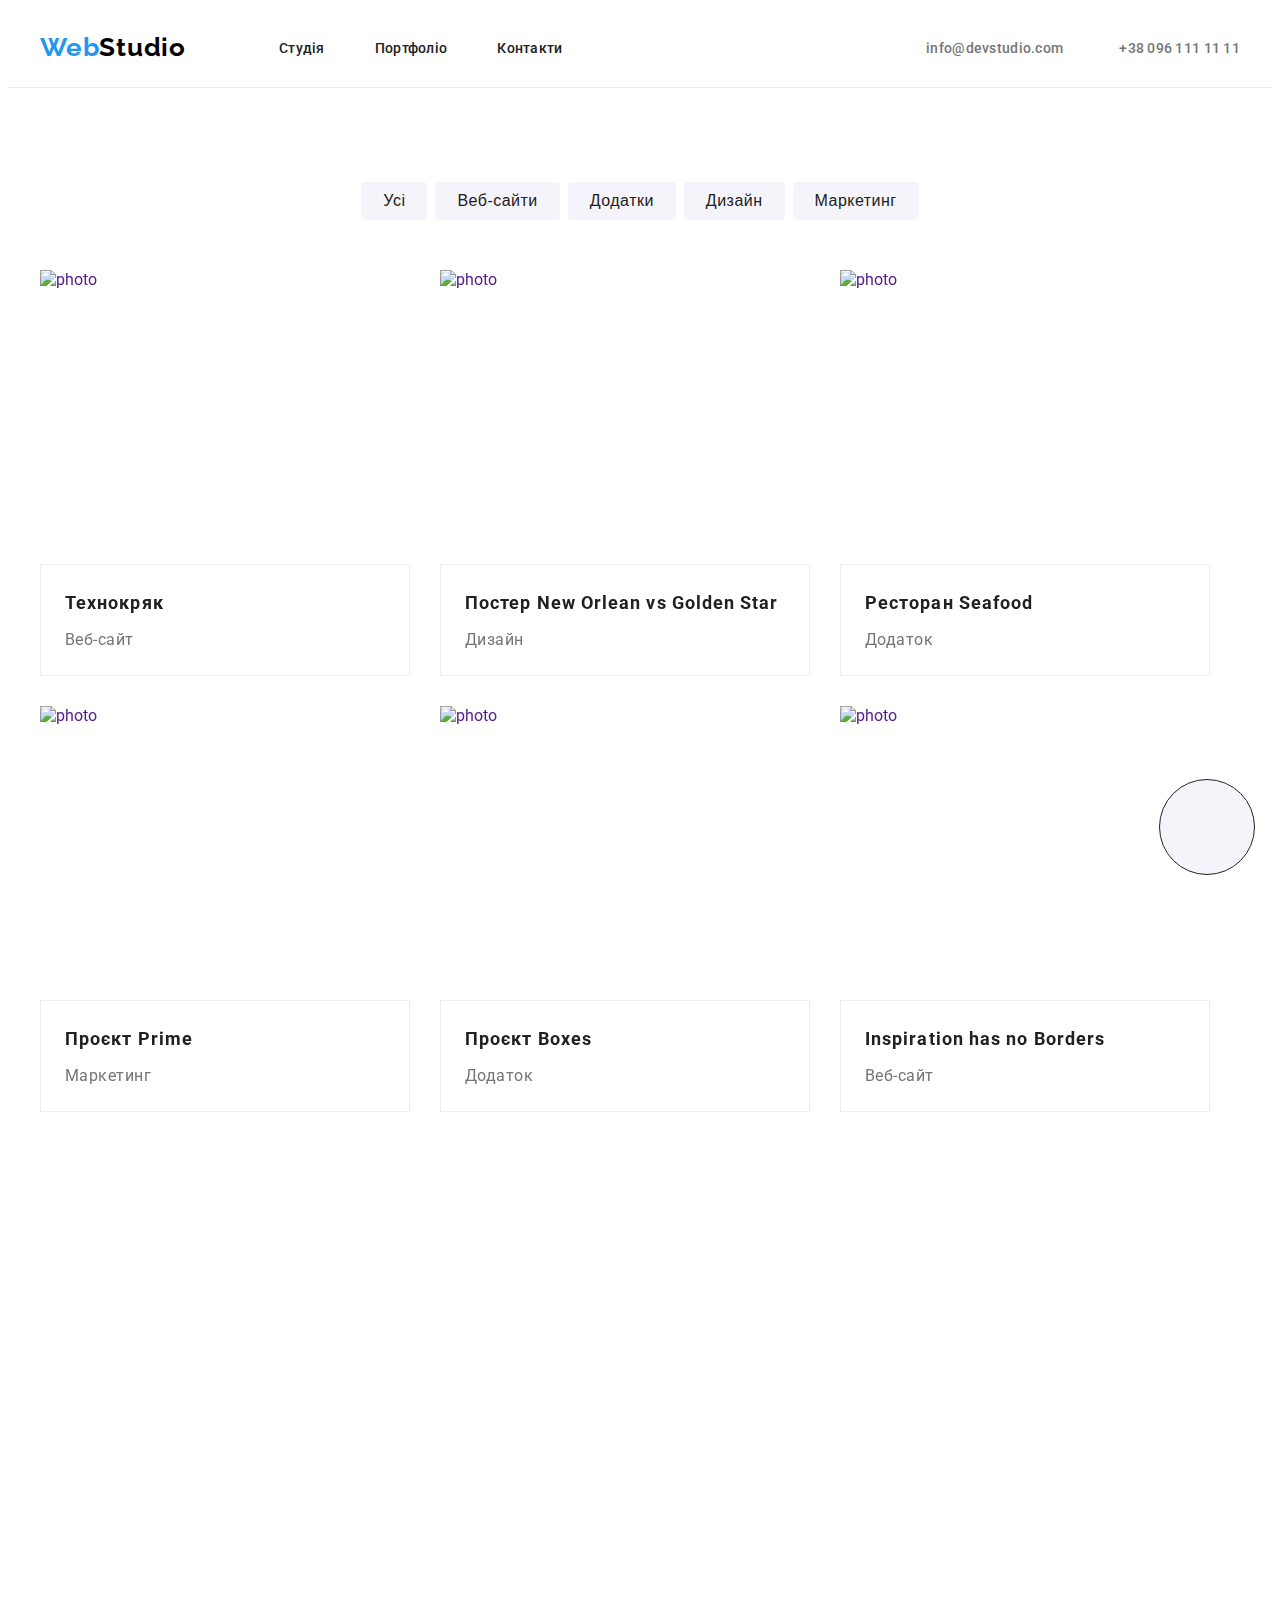
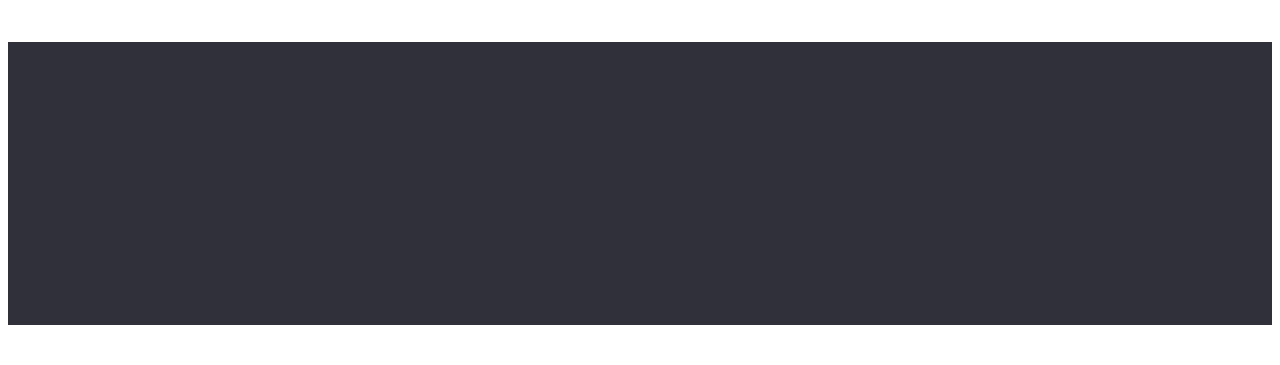
==== portfolio.html @ 26278ce4 "f" ====
<!DOCTYPE html>
<html lang="en">
  <head>
    <meta charset="UTF-8" />
    <meta name="viewport" content="width=device-width, initial-scale=1.0" />
    <title>Портфоліо</title>
    <link rel="preconnect" href="https://fonts.googleapis.com" />
    <link rel="preconnect" href="https://fonts.gstatic.com" crossorigin />
    <link
      href="https://fonts.googleapis.com/css2?family=Raleway:wght@700&family=Roboto:wght@400;500;700;900&display=swap"
      rel="stylesheet"
    />
    <link
      rel="stylesheet"
      href="https://cdnjs.cloudflare.com/ajax/libs/modern-normalize/2.0.0/modern-normalize.min.css"
      integrity="sha512-4xo8blKMVCiXpTaLzQSLSw3KFOVPWhm/TRtuPVc4WG6kUgjH6J03IBuG7JZPkcWMxJ5huwaBpOpnwYElP/m6wg=="
      crossorigin="anonymous"
      referrerpolicy="no-referrer"
    />
    <link rel="stylesheet" href="./styles/portfolio.min.css" />
    <link href="https://unpkg.com/aos@2.3.1/dist/aos.css" rel="stylesheet">
  </head>
  <body class="portfolio">
    <header class="header" id="header" >
      <div class="container">
        <div class="header__wrap">
          <a href="./index.html" class="header__logo1"
            >Web<span class="header__logo2">Studio</span></a
          >
          <ul class="header__list">
            <li class="header__item">
              <a href="./index.html" class="header__link">Студія</a>
            </li>
            <li class="header__item">
              <a href="./portfolio.html" class="header__link">Портфоліо</a>
            </li>
            <li class="header__item">
              <a href="#contacts" class="header__link">Контакти</a>
            </li>
          </ul>
          <ul class="header__infolist">
            <li class="header__infoitem">
              <a class="header__info" href="mailto:info@devstudio.com"
                >info@devstudio.com</a
              >
              <svg class="header__icon">
                <use href="./images/icons.svg#icon-envelope"></use>
              </svg>
            </li>
            <li class="header__infoitem">
              <a class="header__info" href="tel:+380961111111"
                >+38 096 111 11 11</a
              >
              <svg class="header__icon">
                <use href="./images/icons.svg#icon-smartphone"></use>
              </svg>
            </li>
          </ul>
        </div>
      </div>
    </header>
    <main class="main">
      <section class="filters">
        <div class="container">
          <h2 hidden>Filters</h2>
          <ul class="filters__list">
            <li class="filters__item">
              <button class="filters__button" type="button">Усі</button>
            </li>
            <li class="filters__item">
              <button class="filters__button" type="button">Веб-сайти</button>
            </li>
            <li class="filters__item">
              <button class="filters__button" type="button">Додатки</button>
            </li>
            <li class="filters__item">
              <button class="filters__button" type="button">Дизайн</button>
            </li>
            <li class="filters__item">
              <button class="filters__button" type="button">Маркетинг</button>
            </li>
          </ul>
        </div>
      </section>
      <section class="projects">
        <div class="container">
          <h1 hidden>projects</h1>
          <ul class="projects__list">
            <li class="projects__item" data-aos="zoom-in">
              <a href="" class="projects__link">
                <article class="projects__article">
                  <div class="projects__hover-position">
                    <img
                      class="projects__img"
                      src="./images/photo1.webp"
                      alt="photo"
                    />
                    <div class="projects__hover">
                      <p class="projects__texthover">
                        Ресурс пропонує комплексні пропозиції з різним рівнем
                        функціоналу та сервісів. Все це дозволить відвідувачу
                        отримати вичерпні відомості про компанію чи приватну
                        особу.
                      </p>
                    </div>
                  </div>
                  <div class="projects__wrap">
                    <h2 class="projects__subtitle">Технокряк</h2>
                    <h2 class="projects__description">Веб-сайт</h2>
                  </div>
                </article>
              </a>
            </li>
            <li class="projects__item" data-aos="zoom-in">
              <a href="" class="projects__link">
                <article class="projects__article">
                  <div class="projects__hover-position">
                    <img
                      class="projects__img"
                      src="./images/photo2.webp"
                      alt="photo"
                    />
                    <div class="projects__hover">
                      <p class="projects__texthover">
                        Ресурс пропонує комплексні пропозиції з різним рівнем
                        функціоналу та сервісів. Все це дозволить відвідувачу
                        отримати вичерпні відомості про компанію чи приватну
                        особу.
                      </p>
                    </div>
                  </div>
                  <div class="projects__wrap">
                    <h2 class="projects__subtitle">
                      Постер New Orlean vs Golden Star
                    </h2>
                    <h2 class="projects__description">Дизайн</h2>
                  </div>
                </article>
              </a>
            </li>
            <li class="projects__item" data-aos="zoom-in">
              <a href="" class="projects__link">
                <article class="projects__article">
                  <div class="projects__hover-position">
                    <img
                      class="projects__img"
                      src="./images/photo3.webp"
                      alt="photo"
                    />
                    <div class="projects__hover">
                      <p class="projects__texthover">
                        Ресурс пропонує комплексні пропозиції з різним рівнем
                        функціоналу та сервісів. Все це дозволить відвідувачу
                        отримати вичерпні відомості про компанію чи приватну
                        особу.
                      </p>
                    </div>
                  </div>
                  <div class="projects__wrap">
                    <h2 class="projects__subtitle">Ресторан Seafood</h2>
                    <h2 class="projects__description">Додаток</h2>
                  </div>
                </article>
              </a>
            </li>
            <li class="projects__item" data-aos="zoom-in">
              <a href="" class="projects__link">
                <article class="projects__article">
                  <div class="projects__hover-position">
                    <img
                      class="projects__img"
                      src="./images/photo4.webp"
                      alt="photo"
                    />
                    <div class="projects__hover">
                      <p class="projects__texthover">
                        Ресурс пропонує комплексні пропозиції з різним рівнем
                        функціоналу та сервісів. Все це дозволить відвідувачу
                        отримати вичерпні відомості про компанію чи приватну
                        особу.
                      </p>
                    </div>
                  </div>
                  <div class="projects__wrap">
                    <h2 class="projects__subtitle">Проєкт Prime</h2>
                    <h2 class="projects__description">Маркетинг</h2>
                  </div>
                </article>
              </a>
            </li>
            <li class="projects__item" data-aos="zoom-in">
              <a href="" class="projects__link">
                <article class="projects__article">
                  <div class="projects__hover-position">
                    <img
                      class="projects__img"
                      src="./images/photo5.webp"
                      alt="photo"
                    />
                    <div class="projects__hover">
                      <p class="projects__texthover">
                        Ресурс пропонує комплексні пропозиції з різним рівнем
                        функціоналу та сервісів. Все це дозволить відвідувачу
                        отримати вичерпні відомості про компанію чи приватну
                        особу.
                      </p>
                    </div>
                  </div>
                  <div class="projects__wrap">
                    <h2 class="projects__subtitle">Проєкт Boxes</h2>
                    <h2 class="projects__description">Додаток</h2>
                  </div>
                </article>
              </a>
            </li>
            <li class="projects__item" data-aos="zoom-in">
              <a href="" class="projects__link">
                <article class="projects__article">
                  <div class="projects__hover-position">
                    <img
                      class="projects__img"
                      src="./images/photo6.webp"
                      alt="photo"
                    />
                    <div class="projects__hover">
                      <p class="projects__texthover">
                        Ресурс пропонує комплексні пропозиції з різним рівнем
                        функціоналу та сервісів. Все це дозволить відвідувачу
                        отримати вичерпні відомості про компанію чи приватну
                        особу.
                      </p>
                    </div>
                  </div>
                  <div class="projects__wrap">
                    <h2 class="projects__subtitle">
                      Inspiration has no Borders
                    </h2>
                    <h2 class="projects__description">Веб-сайт</h2>
                  </div>
                </article>
              </a>
            </li>
            <li class="projects__item" data-aos="zoom-in">
              <a href="" class="projects__link">
                <article class="projects__article">
                  <div class="projects__hover-position">
                    <img
                      class="projects__img"
                      src="./images/photo7.webp"
                      alt="photo"
                    />
                    <div class="projects__hover">
                      <p class="projects__texthover">
                        Ресурс пропонує комплексні пропозиції з різним рівнем
                        функціоналу та сервісів. Все це дозволить відвідувачу
                        отримати вичерпні відомості про компанію чи приватну
                        особу.
                      </p>
                    </div>
                  </div>
                  <div class="projects__wrap">
                    <h2 class="projects__subtitle">Видання Limited Edition</h2>
                    <h2 class="projects__description">Дизайн</h2>
                  </div>
                </article>
              </a>
            </li>
            <li class="projects__item" data-aos="zoom-in">
              <a href="" class="projects__link">
                <article class="projects__article">
                  <div class="projects__hover-position">
                    <img
                      class="projects__img"
                      src="./images/photo8.webp"
                      alt="photo"
                    />
                    <div class="projects__hover">
                      <p class="projects__texthover">
                        Ресурс пропонує комплексні пропозиції з різним рівнем
                        функціоналу та сервісів. Все це дозволить відвідувачу
                        отримати вичерпні відомості про компанію чи приватну
                        особу.
                      </p>
                    </div>
                  </div>
                  <div class="projects__wrap">
                    <h2 class="projects__subtitle">Проєкт LAB</h2>
                    <h2 class="projects__description">Маркетинг</h2>
                  </div>
                </article>
              </a>
            </li>
            <li class="projects__item" data-aos="zoom-in">
              <a href="" class="projects__link">
                <article class="projects__article">
                  <div class="projects__hover-position">
                    <img
                      class="projects__img"
                      src="./images/photo9.webp"
                      alt="photo"
                    />
                    <div class="projects__hover">
                      <p class="projects__texthover">
                        Ресурс пропонує комплексні пропозиції з різним рівнем
                        функціоналу та сервісів. Все це дозволить відвідувачу
                        отримати вичерпні відомості про компанію чи приватну
                        особу.
                      </p>
                    </div>
                  </div>
                  <div class="projects__wrap">
                    <h2 class="projects__subtitle">Growing Business</h2>
                    <h2 class="projects__description">Додаток</h2>
                  </div>
                </article>
              </a>
            </li>
          </ul>
        </div>
      </section>
    </main>
    <footer id="contacts" class="footer">
      <div class="container footer__wrap">
        <div class="footer__contcts" data-aos="fade-right">
          <a href="index.html" class="footer__logo1"
            >Web<span class="footer__logo2">Studio</span></a
          >
          <address class="footer__address">
            м. Київ, пр-т Лесі Українки, 26
          </address>
          <ul class="footer__list">
            <li class="footer__item">
              <a class="footer__info" href="mailto:info@devstudio.com"
                >info@devstudio.com</a
              >
            </li>
            <li class="footer__item">
              <a class="footer__info" href="tel:+380961111111"
                >+38 096 111 11 11</a
              >
            </li>
          </ul>
        </div>
        <div class="footer__soc" data-aos="fade-up">
          <h4 class="footer__title">приєднуйтесь</h4>
          <ul class="soc__list">
            <li class="soc__item footer__soc__item">
              <a
                href="https://www.instagram.com/"
                target="_blank"
                class="soc__link"
              >
                <svg class="soc__icon footer__soc__icon">
                  <use href="./images/icons.svg#icon-instagram"></use>
                </svg>
              </a>
            </li>
            <li class="soc__item footer__soc__item">
              <a href="https://twitter.com/" target="_blank" class="soc__link">
                <svg class="soc__icon footer__soc__icon">
                  <use href="./images/icons.svg#icon-twitter"></use>
                </svg>
              </a>
            </li>
            <li class="soc__item footer__soc__item">
              <a href="https://facebook.com/" target="_blank" class="soc__link">
                <svg class="soc__icon footer__soc__icon">
                  <use href="./images/icons.svg#icon-facebook"></use>
                </svg>
              </a>
            </li>
            <li class="soc__item footer__soc__item">
              <a href="https://linkedin.com/" target="_blank" class="soc__link">
                <svg class="soc__icon footer__soc__icon">
                  <use href="./images/icons.svg#icon-linkedin"></use>
                </svg>
              </a>
            </li>
          </ul>
        </div>
        <div class="footer__subscribe" data-aos="fade-left">
          <h4 class="footer__title">Підпишіться на розсилку</h4>
          <form action="" class="footer__form">
            <input type="email" class="footer__input" placeholder="E-mail" required>
            <button class="footer__btn">Підписатися <svg class="footer__subscribe__icon" width="24px" height="24px"><use href="./images/icons.svg#icon-send"></use></svg></button>
          </form>
        </div>
      </div>
    </footer>
    <a href="#top" class="scrolltop">
      <svg class="scrolltop__icon" width="21.68px" height="30.91px">
        <use href="./images/icons.svg#icon-arrow"></use>
      </svg>
    </a>
    <script src="https://unpkg.com/aos@2.3.1/dist/aos.js"></script>
    <script>
      AOS.init();
    </script>
  </body>
</html>
---- styles/portfolio.min.css ----
a{text-decoration:none}ul{list-style-type:none}h1,h2,h3,h4,p,ul{margin:0;padding:0}button{border:none}img{width:100%;max-width:100%;display:block}.container{width:1200px;margin-left:auto;margin-right:auto;padding:0 15px}html{scroll-behavior:smooth}body{font-family:"Roboto"}.header{padding-top:24px;padding-bottom:25px;animation-name:header-move;animation-duration:1s}.header__wrap{display:flex}.header__logo1{color:#2196f3;font-family:Raleway;font-size:26px;font-weight:700;letter-spacing:.78px}.header__logo2{color:#000;font-family:Raleway;font-size:26px;font-weight:700;letter-spacing:.78px}.header__list{margin-left:93px;display:flex;gap:50px;align-items:center}.header__infolist{margin-left:auto;display:flex;gap:30px}.header__infoitem{display:flex;gap:10px;padding-top:8px;flex-direction:row-reverse;transition:fill 250ms cubic-bezier(0.4, 0, 0.2, 1)}.header__infoitem:hover .header__icon{fill:#2196f3;cursor:pointer}.header__infoitem:hover .header__info{fill:#2196f3;color:#2196f3;cursor:pointer}.header__icon{width:16px;height:16px;fill:#757575;transition:fill 250ms cubic-bezier(0.4, 0, 0.2, 1)}.header__link{color:#212121;font-size:14px;font-weight:500;letter-spacing:.28px;position:relative;transition:color 250ms cubic-bezier(0.4, 0, 0.2, 1)}.header__link:hover{color:#2196f3}.header__link:focus{color:#2196f3;outline:none}.header__link::after{display:block;content:"";width:100%;height:4px;background-color:#2196f3;border-radius:2px;position:absolute;top:44px;left:0;opacity:0;transition:opacity 250ms cubic-bezier(0.4, 0, 0.2, 1)}.header__link:hover::after{opacity:1}.header__link:focus::after{opacity:1}.index:hover .header__item:nth-child(1) .header__link::after{opacity:1}.index:hover .header__item:nth-child(1) .header__link{color:#2196f3}.portfolio:hover .header__item:nth-child(2) .header__link::after{opacity:1}.portfolio:hover .header__item:nth-child(2) .header__link{color:#2196f3}.header__info{color:#757575;font-size:14px;font-weight:500;letter-spacing:.28px;transition:color 250ms cubic-bezier(0.4, 0, 0.2, 1)}.header__info:focus{color:#2196f3;outline:none}.header__info:focus-within~.header__icon{fill:#2196f3}@keyframes header-move{0%{transform:translate(0, -200px)}100%{transform:translate(0)}}.scrolltop{width:94px;height:94px;background:#f5f4fa;border:solid 1px #212121;border-radius:50%;display:flex;justify-content:center;align-items:center;position:fixed;bottom:25px;right:25px;z-index:2;transition:box-shadow,background-color,border,250ms cubic-bezier(0.4, 0, 0.2, 1);animation-name:scroll-to-top-move;animation-duration:1s}.scrolltop:hover{box-shadow:0px 2px 2px 0px rgba(0,0,0,.12),0px 1px 2px 0px rgba(0,0,0,.08),0px 3px 1px 0px rgba(0,0,0,.1);background-color:#2196f3;border:none}.scrolltop:focus{box-shadow:0px 2px 2px 0px rgba(0,0,0,.12),0px 1px 2px 0px rgba(0,0,0,.08),0px 3px 1px 0px rgba(0,0,0,.1);background-color:#2196f3;border:none;outline:none}.scrolltop:focus-visible .modal-close{fill:#fff}.scrolltop:hover .scrolltop__icon{fill:#fff}.scrolltop__icon{transform:rotate(90deg);transition:fill var(--st-animation)}@keyframes scroll-to-top-move{0%{bottom:-85px;background-color:#2196f3}100%{bottom:25px}}.soc__list{display:flex;gap:10px;justify-content:center}.soc__item{width:44px;height:44px;border-radius:50%;display:flex;justify-content:center;align-items:center;transition:background-color 250ms cubic-bezier(0.4, 0, 0.2, 1);background-color:rgba(255,255,255,.1);cursor:pointer}.soc__item:hover{background-color:#2196f3}.soc__item:hover .soc__icon{fill:#fff}.soc__item:focus-within{background-color:#2196f3;outline:none}.soc__item:focus-within .soc__icon{fill:#fff}.soc__item:focus{outline:none}.soc__link{width:20px;height:20px}.soc__icon{width:20px;height:20px;fill:#afb1b8;transition:fill 250ms cubic-bezier(0.4, 0, 0.2, 1)}.team{padding:94px 0;background-color:#f5f4fa}.team__list{display:flex;gap:30px}.team__title{color:var(--text-color);text-align:center;font-size:36px;font-weight:700;letter-spacing:1.08px;margin-bottom:50px}.team__wrap{padding:16px 0}.team__mate{color:var(--text-color);text-align:center;font-size:16px;font-weight:500;letter-spacing:.48px}.team__item{background-color:var(--white-color);border-radius:0px 0px 4px 4px;box-shadow:0px 2px 1px 0px rgba(0,0,0,.2),0px 1px 1px 0px rgba(0,0,0,.14),0px 1px 3px 0px rgba(0,0,0,.12);padding-bottom:30px}.team__subtitle{color:var(--secondary-color);text-align:center;font-size:16px;font-weight:400;letter-spacing:.48px;margin-top:10px}.filters{border-top:solid #ececec 1px;padding-top:94px;padding-bottom:50px}.filters__list{display:flex;justify-content:center;gap:8px}.filters__item:nth-child(1) .filters__button{animation-name:filters-move-1}.filters__item:nth-child(2) .filters__button{animation-name:filters-move-2}.filters__item:nth-child(3) .filters__button{animation-name:filters-move-3}.filters__item:nth-child(4) .filters__button{animation-name:filters-move-4}.filters__item:nth-child(5) .filters__button{animation-name:filters-move-5}.filters__button{padding:6px 22px;border-radius:4px;background:#f5f4fa;color:#212121;text-align:center;font-size:16px;font-weight:500;line-height:162.5%;letter-spacing:.48px;transition:background,color,box-shadow,transform;transition-duration:250ms;transition-timing-function:cubic-bezier(0.4, 0, 0.2, 1);animation-duration:1.2s}.filters__button:hover{background:#2196f3;color:#fff;box-shadow:0px 2px 2px 0px rgba(0,0,0,.12),0px 1px 2px 0px rgba(0,0,0,.08),0px 3px 1px 0px rgba(0,0,0,.1);cursor:pointer}.filters__button:focus{background:#2196f3;color:#fff;box-shadow:0px 2px 2px 0px rgba(0,0,0,.12),0px 1px 2px 0px rgba(0,0,0,.08),0px 3px 1px 0px rgba(0,0,0,.1);cursor:pointer;outline:none}@keyframes filters-move-1{0%{transform:translate(-1000px, -300px) rotate(720deg)}50%{transform:translate(-400px, 30px);background:#2196f3;color:#fff}100%{transform:translate(0)}}@keyframes filters-move-2{0%{transform:translate(100px, -500px) rotate(360deg)}50%{transform:translate(100px, -120px) rotate(180deg);background:#2196f3;color:#fff}100%{transform:translate(0)}}@keyframes filters-move-3{0%{transform:translate(1500px, 500px) rotate(1080deg)}50%{transform:translate(500px, -60px) rotate(450deg);background:#2196f3;color:#fff}100%{transform:translate(0)}}@keyframes filters-move-4{0%{transform:translate(-1500px, 0)}50%{transform:translate(-200px, 0);background:#2196f3;color:#fff}100%{transform:translate(0)}}@keyframes filters-move-5{0%{transform:translate(1500px, 0) rotate(450deg)}50%{transform:translate(200px, 0) rotate(90deg);background:#2196f3;color:#fff}100%{transform:translate(0)}}.projects{padding-bottom:94px}.projects__wrap{padding:20px 24px;border:1px solid #eee}.projects__list{display:flex;flex-wrap:wrap;gap:30px}.projects__subtitle{color:#212121;font-size:18px;font-weight:700;line-height:200%;letter-spacing:1.08px;margin-bottom:4px}.projects__img{width:370px;height:294px}.projects__article{transition:box-shadow 250ms cubic-bezier(0.4, 0, 0.2, 1)}.projects__link:hover .projects__article{box-shadow:1px 4px 6px 0px rgba(0,0,0,.16),0px 4px 4px 0px rgba(0,0,0,.06),0px 1px 1px 0px rgba(0,0,0,.12)}.projects__link:focus{outline:none}.projects__link:focus .projects__article{box-shadow:1px 4px 6px 0px rgba(0,0,0,.16),0px 4px 4px 0px rgba(0,0,0,.06),0px 1px 1px 0px rgba(0,0,0,.12)}.projects__item{flex-basis:calc((100% - 60px) \3 )}.projects__description{color:#757575;font-size:16px;font-weight:400;line-height:187.5%;letter-spacing:.48px}.projects__texthover{color:#fff;font-size:18px;font-weight:400;line-height:155.556%;letter-spacing:.54px;max-width:322px}.projects__hover-position{position:relative;overflow:hidden}.projects__hover{top:294px;left:0;position:absolute;width:370px;height:294px;background:rgba(33,150,243,.9);display:flex;justify-content:center;align-items:center;transition:transform 250ms cubic-bezier(0.4, 0, 0.2, 1)}.projects__link:hover .projects__hover{transform:translate(0, -294px)}.projects__link:focus .projects__hover{opacity:1}.footer{padding:60px 0;background-color:#2f303a}.footer__soc__icon{fill:#fff;transition:fill 250ms cubic-bezier(0.4, 0, 0.2, 1)}.footer__logo1{color:#2196f3;font-family:Raleway;font-size:26px;font-weight:700;letter-spacing:.78px}.footer__logo2{color:#fff;font-family:Raleway;font-size:26px;font-weight:700;letter-spacing:.78px}.footer__address{color:#fff;font-size:14px;font-weight:400;line-height:171.429%;letter-spacing:.42px;font-style:normal;margin-bottom:9px;margin-top:20px}.footer__list{display:flex;gap:9px;flex-direction:column}.footer__info{color:rgba(255,255,255,.6);font-size:14px;font-weight:400;line-height:171.429%;letter-spacing:.42px;transition:color 250ms cubic-bezier(0.4, 0, 0.2, 1)}.footer__info:hover{color:#2196f3}.footer__info:focus{color:#2196f3;outline:none}.footer__title{color:#fff;font-size:14px;font-weight:700;letter-spacing:.42px;text-transform:uppercase;margin-bottom:20px}.footer__wrap{display:flex;gap:93px}.footer__subscribe{padding-top:12px}.footer__input{width:358px;height:50px;border-radius:4px;border:1px solid rgba(255,255,255,.3);background:rgba(33,150,243,0);box-shadow:0px 4px 4px 0px rgba(0,0,0,.15);padding:15px 16px;color:#fff;transition:border-color 250ms cubic-bezier(0.4, 0, 0.2, 1)}.footer__input:hover{border-color:#2196f3}.footer__input:focus{border-color:#2196f3;outline:none}.footer__input::-moz-placeholder{color:rgba(255,255,255,.6);font-size:16px;font-weight:400;line-height:125%;letter-spacing:.48px}.footer__input::placeholder{color:rgba(255,255,255,.6);font-size:16px;font-weight:400;line-height:125%;letter-spacing:.48px}.footer__btn{color:#fff;font-size:16px;font-weight:700;line-height:187.5%;letter-spacing:.96px;width:200px;height:50px;border-radius:4px;background:#2196f3;box-shadow:0px 4px 4px 0px rgba(0,0,0,.15);display:flex;align-items:center;gap:10px;padding:10px 28px}.footer__btn:hover{cursor:pointer}.footer__form{display:flex;gap:12px}.footer__subscribe__icon{fill:#fff}/*# sourceMappingURL=portfolio.min.css.map */
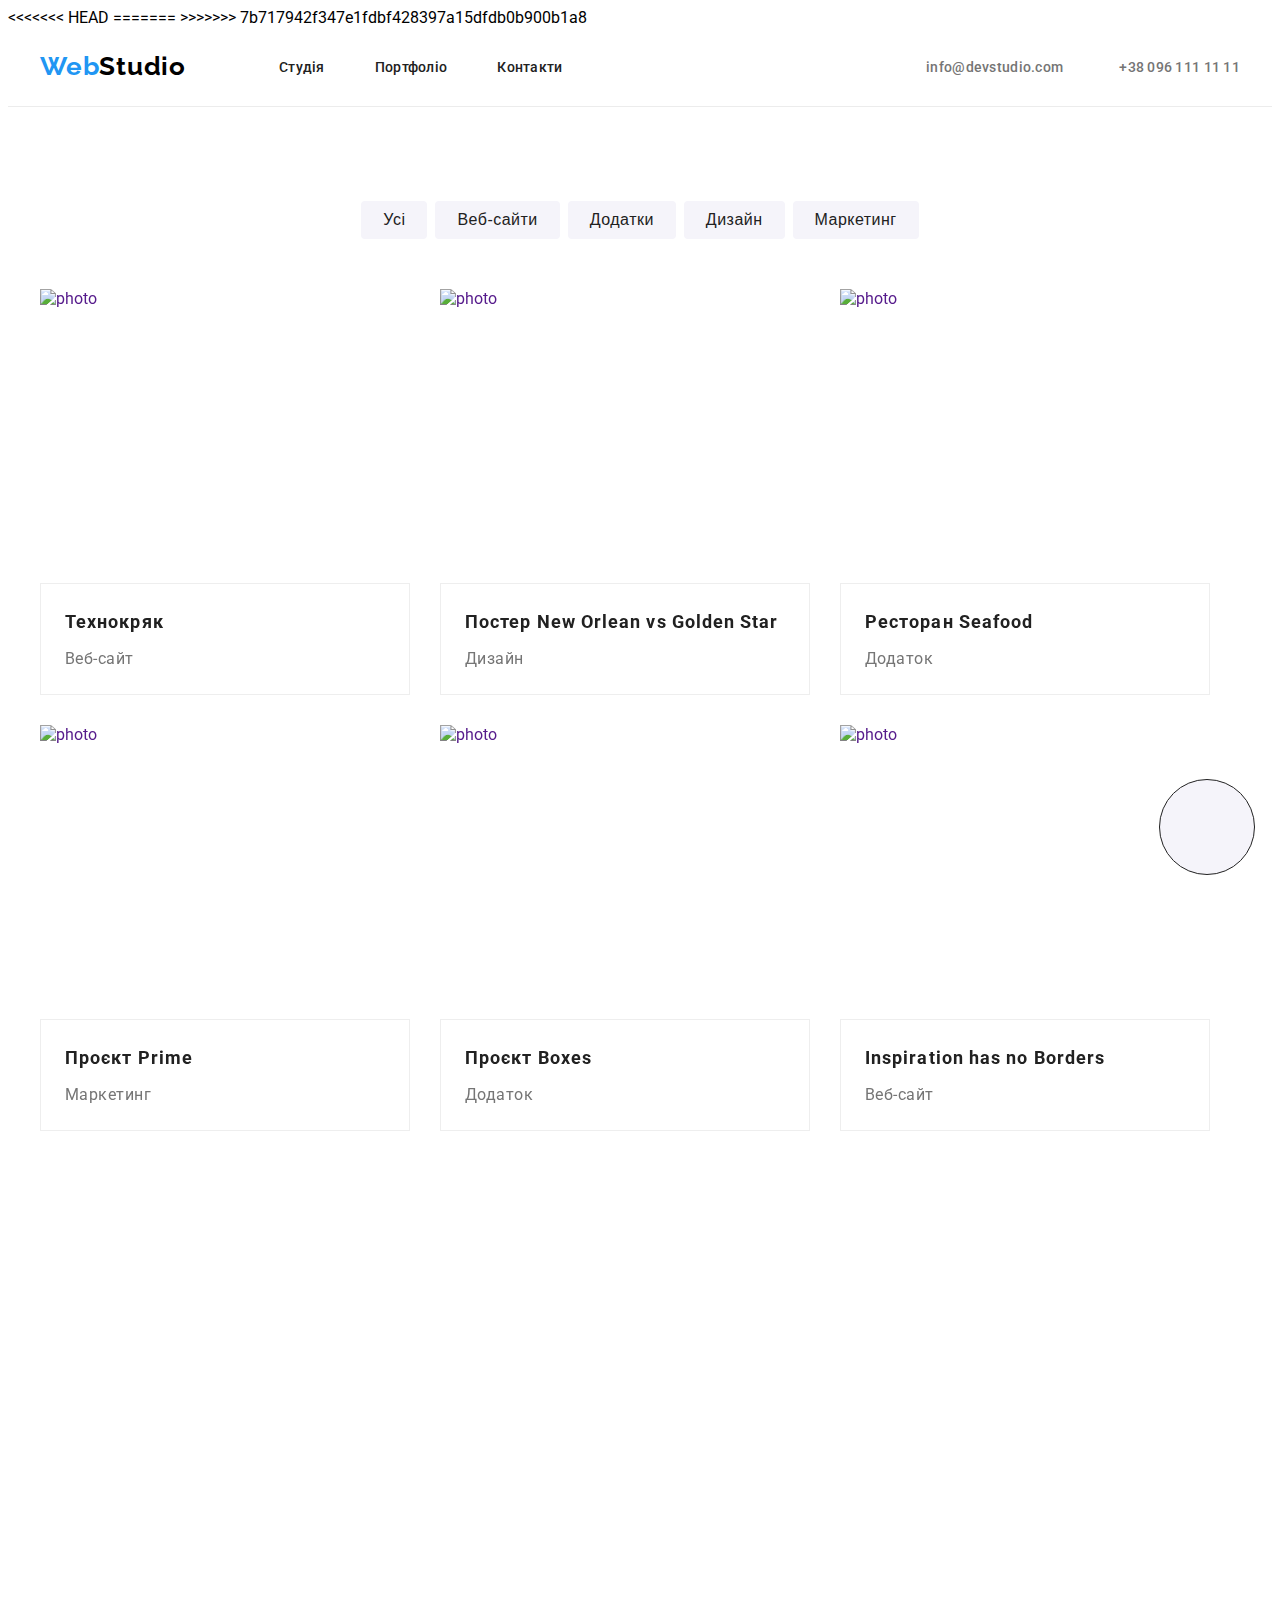
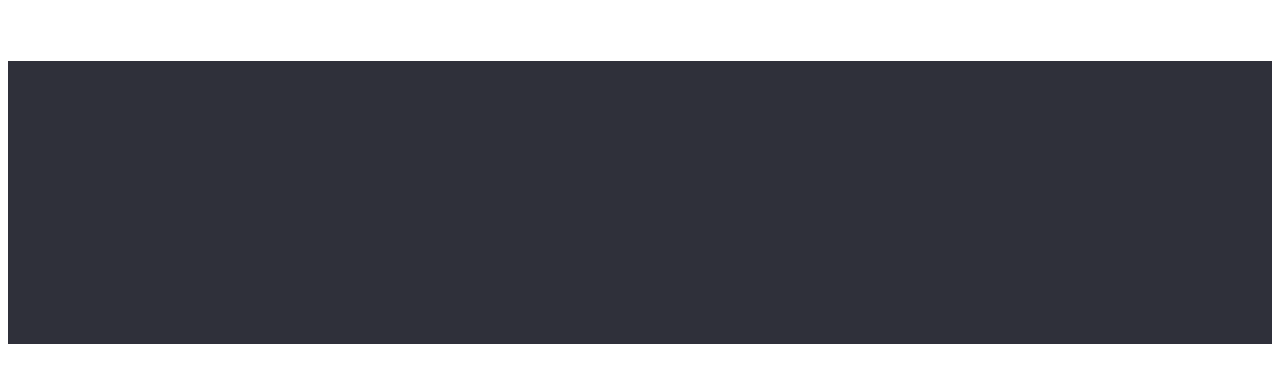
==== commit 5fdb17dc: "f" ====
--- a/portfolio.html
+++ b/portfolio.html
@@ -17,8 +17,12 @@
       crossorigin="anonymous"
       referrerpolicy="no-referrer"
     />
+<<<<<<< HEAD
     <link rel="stylesheet" href="./styles/portfolio.min.css" />
+=======
+>>>>>>> 7b717942f347e1fdbf428397a15dfdb0b900b1a8
     <link href="https://unpkg.com/aos@2.3.1/dist/aos.css" rel="stylesheet">
+    <link rel="stylesheet" href="./styles/main.min.css" />
   </head>
   <body class="portfolio">
     <header class="header" id="header" >
--- a/styles/main.min.css
+++ b/styles/main.min.css
@@ -0,0 +1 @@
+a{text-decoration:none}ul{list-style-type:none}h1,h2,h3,h4,p,ul{margin:0;padding:0}button{border:none}img{width:100%;max-width:100%;display:block}.container{width:1200px;margin-left:auto;margin-right:auto;padding:0 15px}html{scroll-behavior:smooth}body{font-family:"Roboto"}.header{padding-top:24px;padding-bottom:25px;animation-name:header-move;animation-duration:1s}.header__wrap{display:flex}.header__logo1{color:#2196f3;font-family:Raleway;font-size:26px;font-weight:700;letter-spacing:.78px}.header__logo2{color:#000;font-family:Raleway;font-size:26px;font-weight:700;letter-spacing:.78px}.header__list{margin-left:93px;display:flex;gap:50px;align-items:center}.header__infolist{margin-left:auto;display:flex;gap:30px}.header__infoitem{display:flex;gap:10px;padding-top:8px;flex-direction:row-reverse;transition:fill 250ms cubic-bezier(0.4, 0, 0.2, 1)}.header__infoitem:hover .header__icon{fill:#2196f3;cursor:pointer}.header__infoitem:hover .header__info{fill:#2196f3;color:#2196f3;cursor:pointer}.header__icon{width:16px;height:16px;fill:#757575;transition:fill 250ms cubic-bezier(0.4, 0, 0.2, 1)}.header__link{color:#212121;font-size:14px;font-weight:500;letter-spacing:.28px;position:relative;transition:color 250ms cubic-bezier(0.4, 0, 0.2, 1)}.header__link:hover{color:#2196f3}.header__link:focus{color:#2196f3;outline:none}.header__link::after{display:block;content:"";width:100%;height:4px;background-color:#2196f3;border-radius:2px;position:absolute;top:44px;left:0;opacity:0;transition:opacity 250ms cubic-bezier(0.4, 0, 0.2, 1)}.header__link:hover::after{opacity:1}.header__link:focus::after{opacity:1}.index:hover .header__item:nth-child(1) .header__link::after{opacity:1}.index:hover .header__item:nth-child(1) .header__link{color:#2196f3}.portfolio:hover .header__item:nth-child(2) .header__link::after{opacity:1}.portfolio:hover .header__item:nth-child(2) .header__link{color:#2196f3}.header__info{color:#757575;font-size:14px;font-weight:500;letter-spacing:.28px;transition:color 250ms cubic-bezier(0.4, 0, 0.2, 1)}.header__info:focus{color:#2196f3;outline:none}.header__info:focus-within~.header__icon{fill:#2196f3}@keyframes header-move{0%{transform:translate(0, -200px)}100%{transform:translate(0)}}.scrolltop{width:94px;height:94px;background:#f5f4fa;border:solid 1px #212121;border-radius:50%;display:flex;justify-content:center;align-items:center;position:fixed;bottom:25px;right:25px;z-index:2;transition:box-shadow,background-color,border,250ms cubic-bezier(0.4, 0, 0.2, 1);animation-name:scroll-to-top-move;animation-duration:1s}.scrolltop:hover{box-shadow:0px 2px 2px 0px rgba(0,0,0,.12),0px 1px 2px 0px rgba(0,0,0,.08),0px 3px 1px 0px rgba(0,0,0,.1);background-color:#2196f3;border:none}.scrolltop:focus{box-shadow:0px 2px 2px 0px rgba(0,0,0,.12),0px 1px 2px 0px rgba(0,0,0,.08),0px 3px 1px 0px rgba(0,0,0,.1);background-color:#2196f3;border:none;outline:none}.scrolltop:focus-visible .modal-close{fill:#fff}.scrolltop:hover .scrolltop__icon{fill:#fff}.scrolltop__icon{transform:rotate(90deg);transition:fill var(--st-animation)}@keyframes scroll-to-top-move{0%{bottom:-85px;background-color:#2196f3}100%{bottom:25px}}.soc__list{display:flex;gap:10px;justify-content:center}.soc__item{width:44px;height:44px;border-radius:50%;display:flex;justify-content:center;align-items:center;transition:background-color 250ms cubic-bezier(0.4, 0, 0.2, 1);background-color:rgba(255,255,255,.1);cursor:pointer}.soc__item:hover{background-color:#2196f3}.soc__item:hover .soc__icon{fill:#fff}.soc__item:focus-within{background-color:#2196f3;outline:none}.soc__item:focus-within .soc__icon{fill:#fff}.soc__item:focus{outline:none}.soc__link{width:20px;height:20px}.soc__icon{width:20px;height:20px;fill:#afb1b8;transition:fill 250ms cubic-bezier(0.4, 0, 0.2, 1)}.offer{max-width:1600px;background-image:linear-gradient(rgba(47, 48, 58, 0.4), rgba(47, 48, 58, 0.4)),url(../images/offer-bg.webp);margin-left:auto;margin-right:auto;padding:200px 0;animation-name:offer-bg;animation-duration:2.5s;overflow:hidden}.offer__title{max-width:696px;color:#fff;font-size:44px;font-weight:900;line-height:136.364%;letter-spacing:2.64px;text-transform:uppercase;text-align:center;margin-left:auto;margin-right:auto;animation-name:offer-move;animation-duration:1.6s}.offer__button{border-radius:4px;background:#2196f3;box-shadow:0px 4px 4px 0px rgba(0,0,0,.15);color:#fff;text-align:center;font-size:16px;font-weight:700;line-height:187.5%;letter-spacing:.96px;margin-top:30px;padding:10px 32px;display:block;margin-left:auto;margin-right:auto;cursor:pointer;animation-name:offer-button-move;animation-duration:1.6s}@keyframes offer-bg{0%{opacity:0}100%{opacity:1}}@keyframes offer-move{0%{transform:translate(1100px, -350px);opacity:0}100%{transform:translate(0);opacity:1}}@keyframes offer-button-move{0%{transform:translate(-1100px, -350px);opacity:0}100%{transform:translate(0);opacity:1}}.features{padding:94px 0}.features__list{display:flex;gap:30px}.features__title{margin-bottom:10px;color:var(--text-color);font-size:14px;font-weight:700;letter-spacing:.42px;text-transform:uppercase}.features__text{color:var(--secondary-color);font-size:14px;font-weight:400;line-height:171.429%;letter-spacing:.42px}.features__wrap{width:270px;height:120px;background-color:#f5f4fa;border-radius:4px;text-align:center;padding-top:25px;margin-bottom:30px}.features__icon{width:70px;height:70px}.service{padding-bottom:94px}.service__list{display:flex;gap:30px}.service__title{color:#212121;text-align:center;font-size:36px;font-weight:700;letter-spacing:1.08px;margin-bottom:50px}.service__subtitle{color:#fff;font-size:14px;font-weight:700;letter-spacing:.42px;text-transform:uppercase}.service__image{width:370px;height:294px}.service__item{position:relative}.service__bg{position:absolute;background-color:rgba(47,48,58,.8);width:370px;height:70px;bottom:0;left:0;padding:27px 107px}.service__item:nth-child(2) .service__bg{padding:27px 111px}.service__item:nth-child(3) .service__bg{padding:27px 93px}.team{padding:94px 0;background-color:#f5f4fa}.team__list{display:flex;gap:30px}.team__title{color:var(--text-color);text-align:center;font-size:36px;font-weight:700;letter-spacing:1.08px;margin-bottom:50px}.team__wrap{padding:16px 0}.team__mate{color:var(--text-color);text-align:center;font-size:16px;font-weight:500;letter-spacing:.48px}.team__item{background-color:var(--white-color);border-radius:0px 0px 4px 4px;box-shadow:0px 2px 1px 0px rgba(0,0,0,.2),0px 1px 1px 0px rgba(0,0,0,.14),0px 1px 3px 0px rgba(0,0,0,.12);padding-bottom:30px}.team__subtitle{color:var(--secondary-color);text-align:center;font-size:16px;font-weight:400;letter-spacing:.48px;margin-top:10px}.clients{padding:94px 0}.clients__title{color:#212121;text-align:center;font-size:36px;font-weight:700;letter-spacing:1.08px;margin-bottom:50px}.clients__list{display:flex;gap:30px;justify-content:center}.clients__item{border-radius:4px;width:170px;height:92px}.clients__link{display:block;border-radius:4px;border:1px solid #afb1b8;width:170px;height:92px;transition:border 250ms cubic-bezier(0.4, 0, 0.2, 1)}.clients__link:hover{border:1px solid #2196f3}.clients__link:focus{border:1px solid #2196f3;outline:none}.clients__logo{width:170px;height:92px;fill:#afb1b8;transition:fill 250ms cubic-bezier(0.4, 0, 0.2, 1)}.clients__logo:hover{fill:#2196f3}.clients__link:focus .clients__logo{fill:#2196f3;outline:none}.backdrop{width:100%;height:100%;background:rgba(0,0,0,.2);position:fixed;top:0;right:0;display:flex;justify-content:center;align-items:center;transition:opacity 250ms cubic-bezier(0.4, 0, 0.2, 1)}.modal{width:528px;height:581px;border-radius:4px;background:#fff;box-shadow:0px 2px 1px 0px rgba(0,0,0,.2),0px 1px 1px 0px rgba(0,0,0,.14),0px 1px 3px 0px rgba(0,0,0,.12);position:relative;padding:40px;transform:rotate(360deg);transition:transform 1s cubic-bezier(0.4, 0, 0.2, 1)}.modal__circle{background-color:rgba(0,0,0,0);width:30px;height:30px;border-radius:50%;border:solid 1px rgba(0,0,0,.1);display:flex;justify-content:center;align-items:center;position:absolute;top:8px;right:8px;transition:fill 250ms cubic-bezier(0.4, 0, 0.2, 1)}.modal__circle:hover{fill:#2196f3;cursor:pointer}.modal__circle:focus{fill:#2196f3}.modal__title{color:#212121;text-align:center;font-size:20px;font-weight:700;letter-spacing:.6px;margin-bottom:12px}.modal__label{display:block;color:#757575;font-size:12px;font-weight:400;letter-spacing:.12px;margin-bottom:4px}.modal__input{width:448px;height:40px;border-radius:4px;border:1px solid rgba(33,33,33,.2);padding:11px 12px 11px 40px;outline:none;transition:border-color 250ms cubic-bezier(0.4, 0, 0.2, 1)}.modal__icon{transition:fill 250ms cubic-bezier(0.4, 0, 0.2, 1)}.modal__input:hover{border-color:#2196f3;cursor:pointer}.modal__input:hover~.modal__icon{fill:#2196f3}.modal__input:focus{border-color:#2196f3;cursor:pointer}.modal__input:focus~.modal__icon{fill:#2196f3}.modal__comment{min-width:448px;min-height:120px;border-radius:4px;border:1px solid rgba(33,33,33,.2);padding:12px;resize:none;font-size:12px;letter-spacing:.12px;font-weight:400;outline:none;transition:border-color 250ms cubic-bezier(0.4, 0, 0.2, 1)}.modal__comment::-moz-placeholder{color:rgba(117,117,117,.5);font-size:12px;font-weight:400;letter-spacing:.12px}.modal__comment::placeholder{color:rgba(117,117,117,.5);font-size:12px;font-weight:400;letter-spacing:.12px}.modal__comment:hover,.modal__comment:focus{border-color:#2196f3;cursor:pointer}.modal__checkbox{width:16px;height:16px}.modal__checkbox{cursor:pointer}.modal__list{display:flex;flex-direction:column;gap:10px;margin-bottom:20px}.modal__wrap{display:flex;justify-content:center;align-items:center;gap:7px}.modal__text{color:#757575;font-size:14px;font-weight:400;line-height:171.429%;letter-spacing:.42px}.modal__link{color:#2196f3;font-size:14px;font-weight:400;line-height:24px;letter-spacing:.42px;text-decoration-line:underline}.modal__btn{padding:10px 52px;color:#fff;text-align:center;font-size:16px;font-weight:700;line-height:187.5%;letter-spacing:.96px;border-radius:4px;background:#2196f3;box-shadow:0px 4px 4px 0px rgba(0,0,0,.15);display:block;margin-right:auto;margin-left:auto;margin-top:30px}.modal__btn:hover{cursor:pointer}.modal__item{position:relative}.modal__icon{position:absolute;top:29px;left:12px}.is-hidden .modal{transform:rotate(720deg) scale(15)}.is-hidden{opacity:0;pointer-events:none}.footer{padding:60px 0;background-color:#2f303a}.footer__soc__icon{fill:#fff;transition:fill 250ms cubic-bezier(0.4, 0, 0.2, 1)}.footer__logo1{color:#2196f3;font-family:Raleway;font-size:26px;font-weight:700;letter-spacing:.78px}.footer__logo2{color:#fff;font-family:Raleway;font-size:26px;font-weight:700;letter-spacing:.78px}.footer__address{color:#fff;font-size:14px;font-weight:400;line-height:171.429%;letter-spacing:.42px;font-style:normal;margin-bottom:9px;margin-top:20px}.footer__list{display:flex;gap:9px;flex-direction:column}.footer__info{color:rgba(255,255,255,.6);font-size:14px;font-weight:400;line-height:171.429%;letter-spacing:.42px;transition:color 250ms cubic-bezier(0.4, 0, 0.2, 1)}.footer__info:hover{color:#2196f3}.footer__info:focus{color:#2196f3;outline:none}.footer__title{color:#fff;font-size:14px;font-weight:700;letter-spacing:.42px;text-transform:uppercase;margin-bottom:20px}.footer__wrap{display:flex;gap:93px}.footer__subscribe{padding-top:12px}.footer__input{width:358px;height:50px;border-radius:4px;border:1px solid rgba(255,255,255,.3);background:rgba(33,150,243,0);box-shadow:0px 4px 4px 0px rgba(0,0,0,.15);padding:15px 16px;color:#fff;transition:border-color 250ms cubic-bezier(0.4, 0, 0.2, 1)}.footer__input:hover{border-color:#2196f3}.footer__input:focus{border-color:#2196f3;outline:none}.footer__input::-moz-placeholder{color:rgba(255,255,255,.6);font-size:16px;font-weight:400;line-height:125%;letter-spacing:.48px}.footer__input::placeholder{color:rgba(255,255,255,.6);font-size:16px;font-weight:400;line-height:125%;letter-spacing:.48px}.footer__btn{color:#fff;font-size:16px;font-weight:700;line-height:187.5%;letter-spacing:.96px;width:200px;height:50px;border-radius:4px;background:#2196f3;box-shadow:0px 4px 4px 0px rgba(0,0,0,.15);display:flex;align-items:center;gap:10px;padding:10px 28px}.footer__btn:hover{cursor:pointer}.footer__form{display:flex;gap:12px}.footer__subscribe__icon{fill:#fff}/*# sourceMappingURL=main.min.css.map */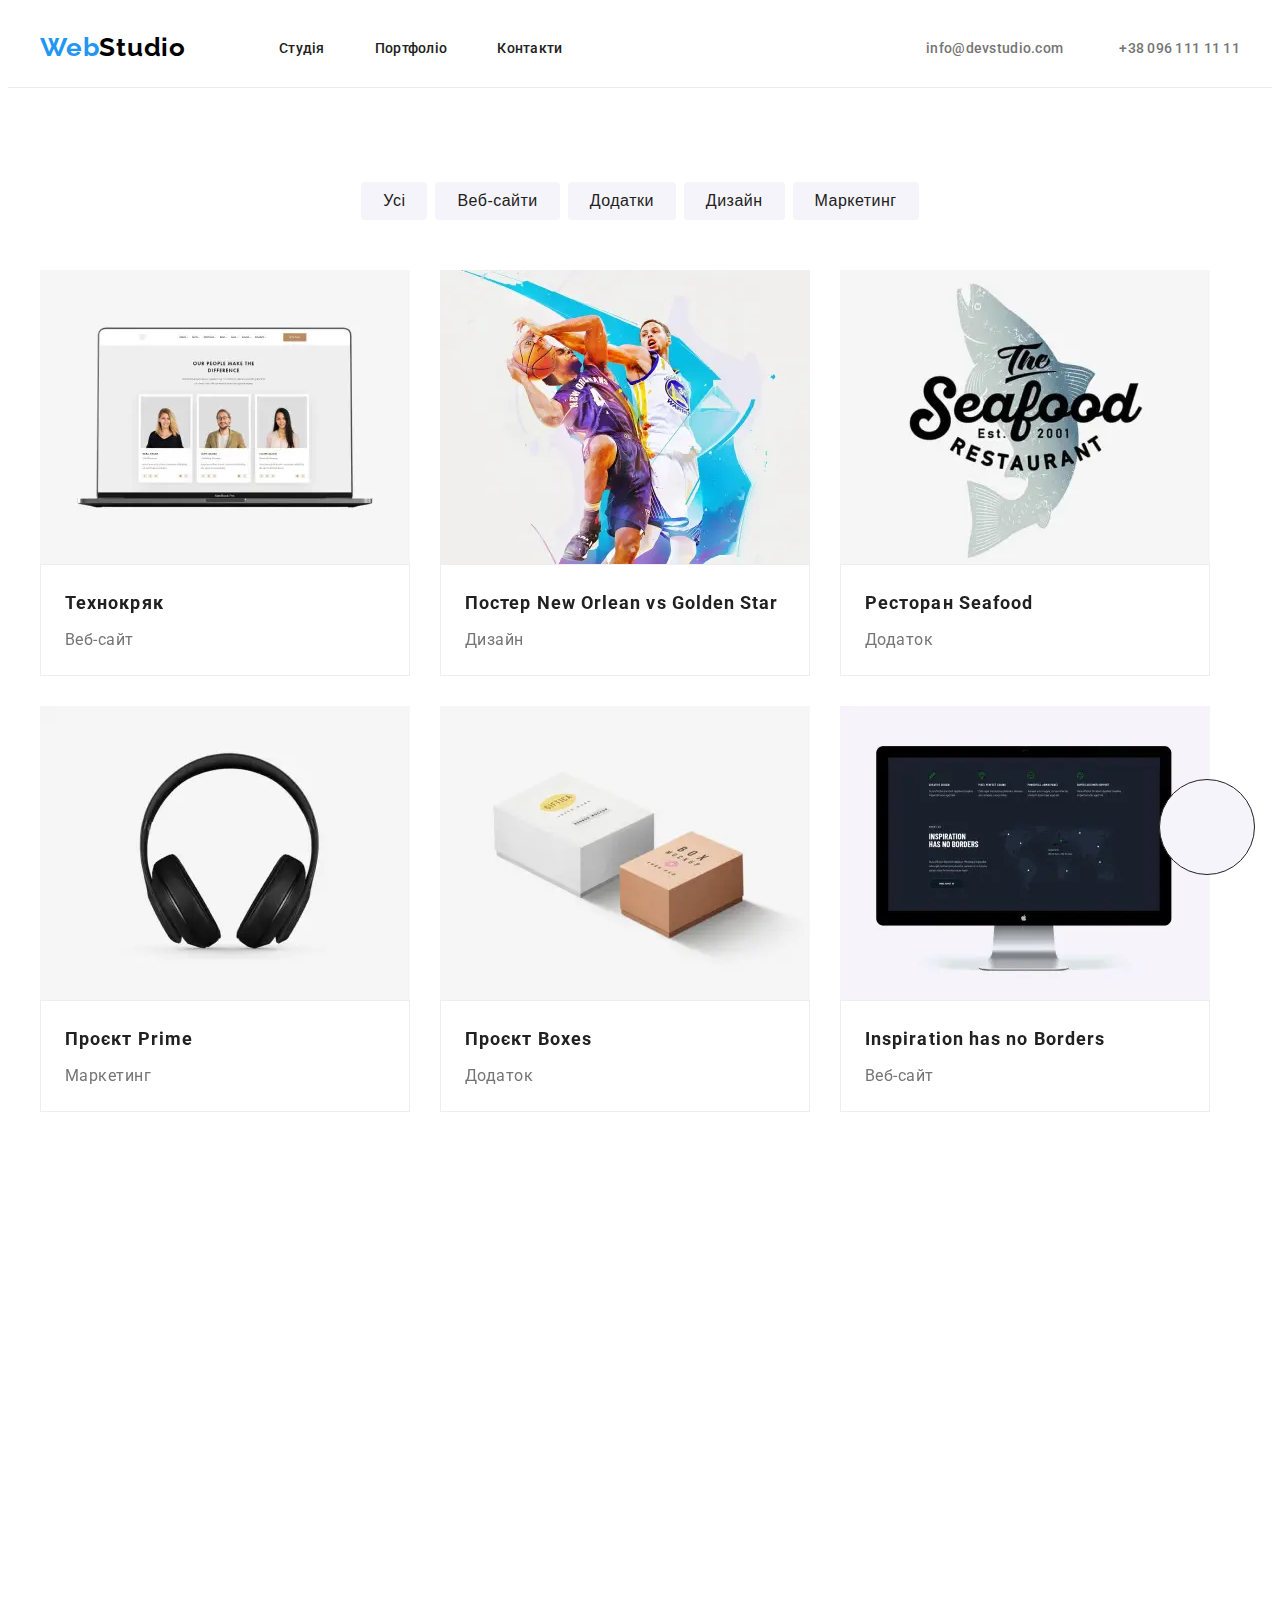
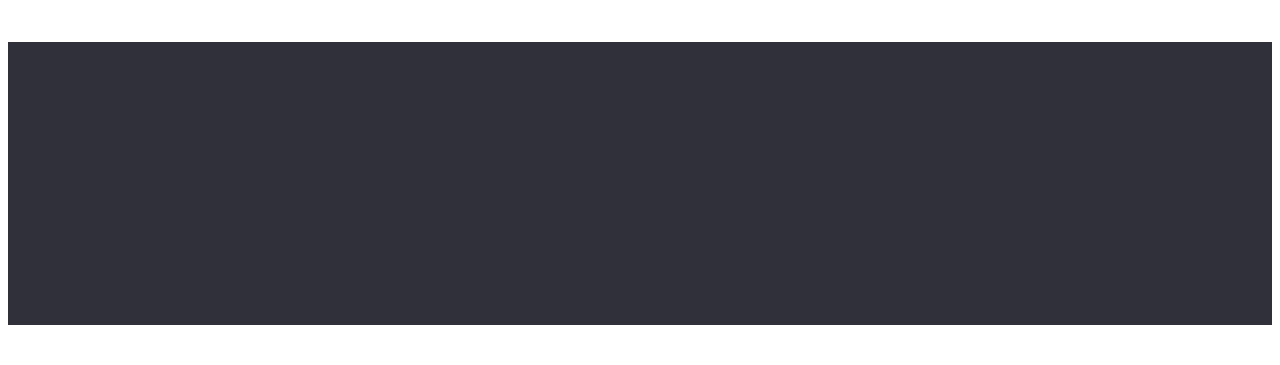
==== commit 6b530ba3: "__" ====
--- a/portfolio.html
+++ b/portfolio.html
@@ -17,12 +17,8 @@
       crossorigin="anonymous"
       referrerpolicy="no-referrer"
     />
-<<<<<<< HEAD
     <link rel="stylesheet" href="./styles/portfolio.min.css" />
-=======
->>>>>>> 7b717942f347e1fdbf428397a15dfdb0b900b1a8
     <link href="https://unpkg.com/aos@2.3.1/dist/aos.css" rel="stylesheet">
-    <link rel="stylesheet" href="./styles/main.min.css" />
   </head>
   <body class="portfolio">
     <header class="header" id="header" >
@@ -90,13 +86,13 @@
         <div class="container">
           <h1 hidden>projects</h1>
           <ul class="projects__list">
-            <li class="projects__item" data-aos="zoom-in">
-              <a href="" class="projects__link">
-                <article class="projects__article">
-                  <div class="projects__hover-position">
-                    <img
-                      class="projects__img"
-                      src="./images/photo1.webp"
+            <li class="projects__item" data-aos="flip-up">
+              <a href="" class="projects__link">
+                <article class="projects__article">
+                  <div class="projects__hover-position">
+                    <img
+                      class="projects__img"
+                      src="./images/tehnorak.webp"
                       alt="photo"
                     />
                     <div class="projects__hover">
@@ -115,13 +111,13 @@
                 </article>
               </a>
             </li>
-            <li class="projects__item" data-aos="zoom-in">
-              <a href="" class="projects__link">
-                <article class="projects__article">
-                  <div class="projects__hover-position">
-                    <img
-                      class="projects__img"
-                      src="./images/photo2.webp"
+            <li class="projects__item" data-aos="flip-up">
+              <a href="" class="projects__link">
+                <article class="projects__article">
+                  <div class="projects__hover-position">
+                    <img
+                      class="projects__img"
+                      src="./images/poster.webp"
                       alt="photo"
                     />
                     <div class="projects__hover">
@@ -142,13 +138,13 @@
                 </article>
               </a>
             </li>
-            <li class="projects__item" data-aos="zoom-in">
-              <a href="" class="projects__link">
-                <article class="projects__article">
-                  <div class="projects__hover-position">
-                    <img
-                      class="projects__img"
-                      src="./images/photo3.webp"
+            <li class="projects__item" data-aos="flip-up">
+              <a href="" class="projects__link">
+                <article class="projects__article">
+                  <div class="projects__hover-position">
+                    <img
+                      class="projects__img"
+                      src="./images/seafod.webp"
                       alt="photo"
                     />
                     <div class="projects__hover">
@@ -167,13 +163,13 @@
                 </article>
               </a>
             </li>
-            <li class="projects__item" data-aos="zoom-in">
-              <a href="" class="projects__link">
-                <article class="projects__article">
-                  <div class="projects__hover-position">
-                    <img
-                      class="projects__img"
-                      src="./images/photo4.webp"
+            <li class="projects__item" data-aos="flip-up">
+              <a href="" class="projects__link">
+                <article class="projects__article">
+                  <div class="projects__hover-position">
+                    <img
+                      class="projects__img"
+                      src="./images/nayshniki.webp"
                       alt="photo"
                     />
                     <div class="projects__hover">
@@ -192,13 +188,13 @@
                 </article>
               </a>
             </li>
-            <li class="projects__item" data-aos="zoom-in">
-              <a href="" class="projects__link">
-                <article class="projects__article">
-                  <div class="projects__hover-position">
-                    <img
-                      class="projects__img"
-                      src="./images/photo5.webp"
+            <li class="projects__item" data-aos="flip-up">
+              <a href="" class="projects__link">
+                <article class="projects__article">
+                  <div class="projects__hover-position">
+                    <img
+                      class="projects__img"
+                      src="./images/boxes.webp"
                       alt="photo"
                     />
                     <div class="projects__hover">
@@ -217,13 +213,13 @@
                 </article>
               </a>
             </li>
-            <li class="projects__item" data-aos="zoom-in">
-              <a href="" class="projects__link">
-                <article class="projects__article">
-                  <div class="projects__hover-position">
-                    <img
-                      class="projects__img"
-                      src="./images/photo6.webp"
+            <li class="projects__item" data-aos="flip-up">
+              <a href="" class="projects__link">
+                <article class="projects__article">
+                  <div class="projects__hover-position">
+                    <img
+                      class="projects__img"
+                      src="./images/computer.webp"
                       alt="photo"
                     />
                     <div class="projects__hover">
@@ -244,13 +240,13 @@
                 </article>
               </a>
             </li>
-            <li class="projects__item" data-aos="zoom-in">
-              <a href="" class="projects__link">
-                <article class="projects__article">
-                  <div class="projects__hover-position">
-                    <img
-                      class="projects__img"
-                      src="./images/photo7.webp"
+            <li class="projects__item" data-aos="flip-up">
+              <a href="" class="projects__link">
+                <article class="projects__article">
+                  <div class="projects__hover-position">
+                    <img
+                      class="projects__img"
+                      src="./images/limited.webp"
                       alt="photo"
                     />
                     <div class="projects__hover">
@@ -269,13 +265,13 @@
                 </article>
               </a>
             </li>
-            <li class="projects__item" data-aos="zoom-in">
-              <a href="" class="projects__link">
-                <article class="projects__article">
-                  <div class="projects__hover-position">
-                    <img
-                      class="projects__img"
-                      src="./images/photo8.webp"
+            <li class="projects__item" data-aos="flip-up">
+              <a href="" class="projects__link">
+                <article class="projects__article">
+                  <div class="projects__hover-position">
+                    <img
+                      class="projects__img"
+                      src="./images/lab.webp"
                       alt="photo"
                     />
                     <div class="projects__hover">
@@ -294,13 +290,13 @@
                 </article>
               </a>
             </li>
-            <li class="projects__item" data-aos="zoom-in">
-              <a href="" class="projects__link">
-                <article class="projects__article">
-                  <div class="projects__hover-position">
-                    <img
-                      class="projects__img"
-                      src="./images/photo9.webp"
+            <li class="projects__item" data-aos="flip-up">
+              <a href="" class="projects__link">
+                <article class="projects__article">
+                  <div class="projects__hover-position">
+                    <img
+                      class="projects__img"
+                      src="./images/growing.webp"
                       alt="photo"
                     />
                     <div class="projects__hover">
@@ -382,7 +378,7 @@
             </li>
           </ul>
         </div>
-        <div class="footer__subscribe" data-aos="fade-left">
+        <div class="footer__subscribe" data-aos="zoom-in-up">
           <h4 class="footer__title">Підпишіться на розсилку</h4>
           <form action="" class="footer__form">
             <input type="email" class="footer__input" placeholder="E-mail" required>
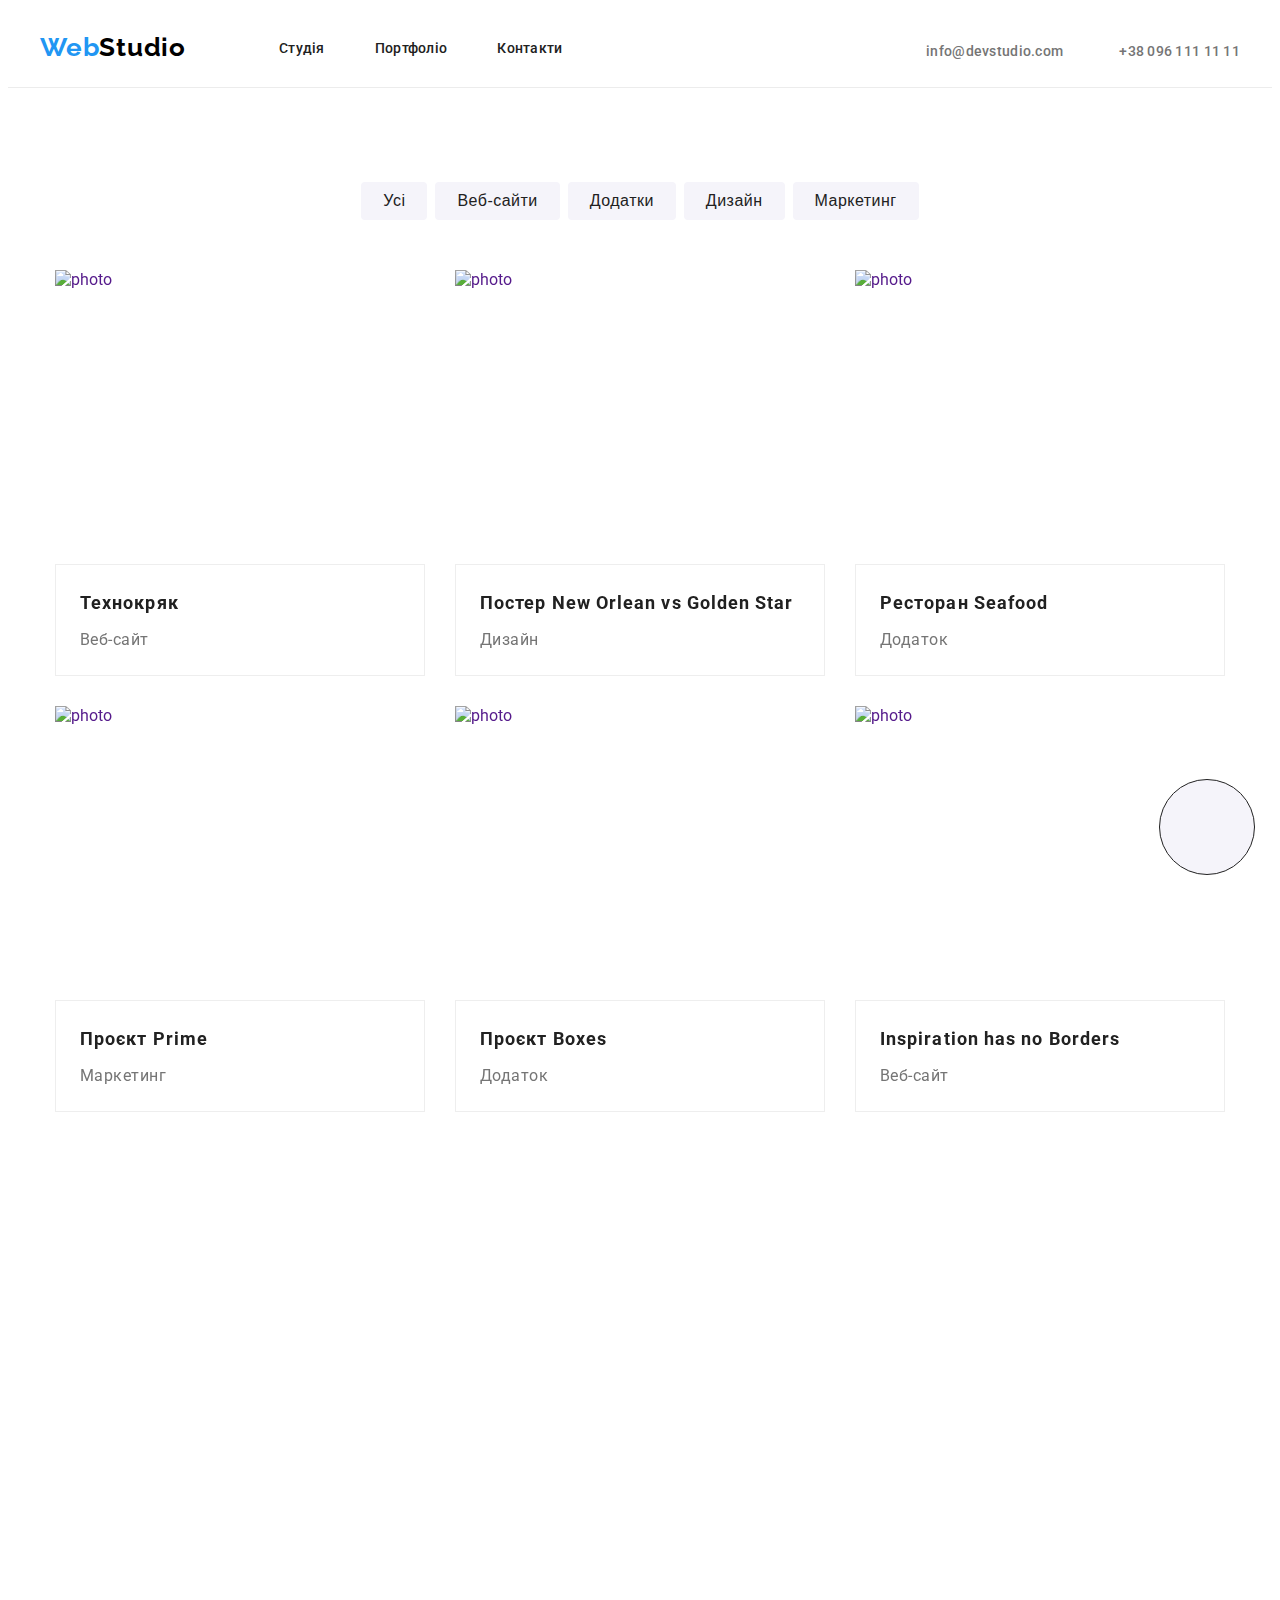
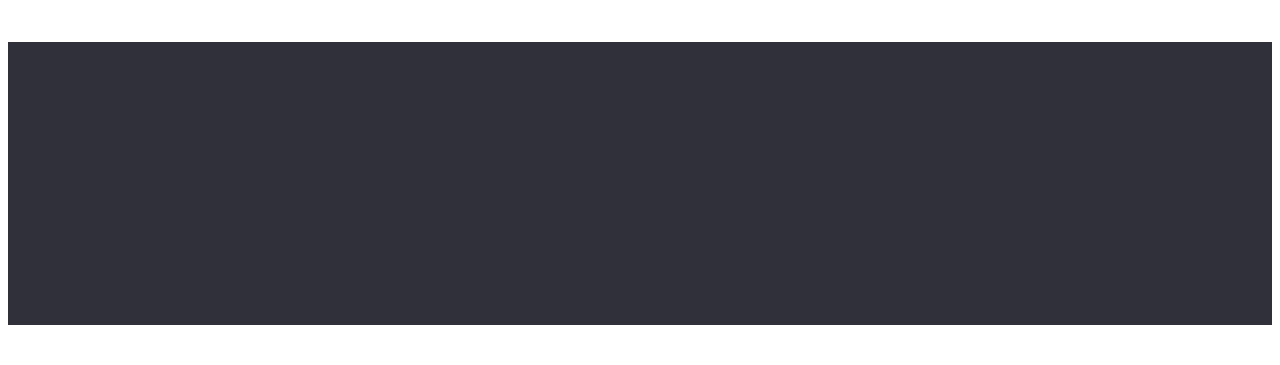
==== commit a54700af: "fix" ====
--- a/portfolio.html
+++ b/portfolio.html
@@ -86,13 +86,13 @@
         <div class="container">
           <h1 hidden>projects</h1>
           <ul class="projects__list">
-            <li class="projects__item" data-aos="flip-up">
-              <a href="" class="projects__link">
-                <article class="projects__article">
-                  <div class="projects__hover-position">
-                    <img
-                      class="projects__img"
-                      src="./images/tehnorak.webp"
+            <li class="projects__item" data-aos="zoom-in">
+              <a href="" class="projects__link">
+                <article class="projects__article">
+                  <div class="projects__hover-position">
+                    <img
+                      class="projects__img"
+                      src="./images/photo1.webp"
                       alt="photo"
                     />
                     <div class="projects__hover">
@@ -111,13 +111,13 @@
                 </article>
               </a>
             </li>
-            <li class="projects__item" data-aos="flip-up">
-              <a href="" class="projects__link">
-                <article class="projects__article">
-                  <div class="projects__hover-position">
-                    <img
-                      class="projects__img"
-                      src="./images/poster.webp"
+            <li class="projects__item" data-aos="zoom-in">
+              <a href="" class="projects__link">
+                <article class="projects__article">
+                  <div class="projects__hover-position">
+                    <img
+                      class="projects__img"
+                      src="./images/photo2.webp"
                       alt="photo"
                     />
                     <div class="projects__hover">
@@ -138,13 +138,13 @@
                 </article>
               </a>
             </li>
-            <li class="projects__item" data-aos="flip-up">
-              <a href="" class="projects__link">
-                <article class="projects__article">
-                  <div class="projects__hover-position">
-                    <img
-                      class="projects__img"
-                      src="./images/seafod.webp"
+            <li class="projects__item" data-aos="zoom-in">
+              <a href="" class="projects__link">
+                <article class="projects__article">
+                  <div class="projects__hover-position">
+                    <img
+                      class="projects__img"
+                      src="./images/photo3.webp"
                       alt="photo"
                     />
                     <div class="projects__hover">
@@ -163,13 +163,13 @@
                 </article>
               </a>
             </li>
-            <li class="projects__item" data-aos="flip-up">
-              <a href="" class="projects__link">
-                <article class="projects__article">
-                  <div class="projects__hover-position">
-                    <img
-                      class="projects__img"
-                      src="./images/nayshniki.webp"
+            <li class="projects__item" data-aos="zoom-in">
+              <a href="" class="projects__link">
+                <article class="projects__article">
+                  <div class="projects__hover-position">
+                    <img
+                      class="projects__img"
+                      src="./images/photo4.webp"
                       alt="photo"
                     />
                     <div class="projects__hover">
@@ -188,13 +188,13 @@
                 </article>
               </a>
             </li>
-            <li class="projects__item" data-aos="flip-up">
-              <a href="" class="projects__link">
-                <article class="projects__article">
-                  <div class="projects__hover-position">
-                    <img
-                      class="projects__img"
-                      src="./images/boxes.webp"
+            <li class="projects__item" data-aos="zoom-in">
+              <a href="" class="projects__link">
+                <article class="projects__article">
+                  <div class="projects__hover-position">
+                    <img
+                      class="projects__img"
+                      src="./images/photo5.webp"
                       alt="photo"
                     />
                     <div class="projects__hover">
@@ -213,13 +213,13 @@
                 </article>
               </a>
             </li>
-            <li class="projects__item" data-aos="flip-up">
-              <a href="" class="projects__link">
-                <article class="projects__article">
-                  <div class="projects__hover-position">
-                    <img
-                      class="projects__img"
-                      src="./images/computer.webp"
+            <li class="projects__item" data-aos="zoom-in">
+              <a href="" class="projects__link">
+                <article class="projects__article">
+                  <div class="projects__hover-position">
+                    <img
+                      class="projects__img"
+                      src="./images/photo6.webp"
                       alt="photo"
                     />
                     <div class="projects__hover">
@@ -240,13 +240,13 @@
                 </article>
               </a>
             </li>
-            <li class="projects__item" data-aos="flip-up">
-              <a href="" class="projects__link">
-                <article class="projects__article">
-                  <div class="projects__hover-position">
-                    <img
-                      class="projects__img"
-                      src="./images/limited.webp"
+            <li class="projects__item" data-aos="zoom-in">
+              <a href="" class="projects__link">
+                <article class="projects__article">
+                  <div class="projects__hover-position">
+                    <img
+                      class="projects__img"
+                      src="./images/photo7.webp"
                       alt="photo"
                     />
                     <div class="projects__hover">
@@ -265,13 +265,13 @@
                 </article>
               </a>
             </li>
-            <li class="projects__item" data-aos="flip-up">
-              <a href="" class="projects__link">
-                <article class="projects__article">
-                  <div class="projects__hover-position">
-                    <img
-                      class="projects__img"
-                      src="./images/lab.webp"
+            <li class="projects__item" data-aos="zoom-in">
+              <a href="" class="projects__link">
+                <article class="projects__article">
+                  <div class="projects__hover-position">
+                    <img
+                      class="projects__img"
+                      src="./images/photo8.webp"
                       alt="photo"
                     />
                     <div class="projects__hover">
@@ -290,13 +290,13 @@
                 </article>
               </a>
             </li>
-            <li class="projects__item" data-aos="flip-up">
-              <a href="" class="projects__link">
-                <article class="projects__article">
-                  <div class="projects__hover-position">
-                    <img
-                      class="projects__img"
-                      src="./images/growing.webp"
+            <li class="projects__item" data-aos="zoom-in">
+              <a href="" class="projects__link">
+                <article class="projects__article">
+                  <div class="projects__hover-position">
+                    <img
+                      class="projects__img"
+                      src="./images/photo9.webp"
                       alt="photo"
                     />
                     <div class="projects__hover">
@@ -344,41 +344,41 @@
         <div class="footer__soc" data-aos="fade-up">
           <h4 class="footer__title">приєднуйтесь</h4>
           <ul class="soc__list">
-            <li class="soc__item footer__soc__item">
+            <li class="soc__item">
               <a
                 href="https://www.instagram.com/"
                 target="_blank"
                 class="soc__link"
               >
-                <svg class="soc__icon footer__soc__icon">
+                <svg class="soc__icon footer__icon">
                   <use href="./images/icons.svg#icon-instagram"></use>
                 </svg>
               </a>
             </li>
-            <li class="soc__item footer__soc__item">
+            <li class="soc__item">
               <a href="https://twitter.com/" target="_blank" class="soc__link">
-                <svg class="soc__icon footer__soc__icon">
+                <svg class="soc__icon footer__icon">
                   <use href="./images/icons.svg#icon-twitter"></use>
                 </svg>
               </a>
             </li>
-            <li class="soc__item footer__soc__item">
+            <li class="soc__item">
               <a href="https://facebook.com/" target="_blank" class="soc__link">
-                <svg class="soc__icon footer__soc__icon">
+                <svg class="soc__icon footer__icon">
                   <use href="./images/icons.svg#icon-facebook"></use>
                 </svg>
               </a>
             </li>
-            <li class="soc__item footer__soc__item">
+            <li class="soc__item">
               <a href="https://linkedin.com/" target="_blank" class="soc__link">
-                <svg class="soc__icon footer__soc__icon">
+                <svg class="soc__icon footer__icon">
                   <use href="./images/icons.svg#icon-linkedin"></use>
                 </svg>
               </a>
             </li>
           </ul>
         </div>
-        <div class="footer__subscribe" data-aos="zoom-in-up">
+        <div class="footer__subscribe" data-aos="fade-left">
           <h4 class="footer__title">Підпишіться на розсилку</h4>
           <form action="" class="footer__form">
             <input type="email" class="footer__input" placeholder="E-mail" required>
@@ -397,4 +397,4 @@
       AOS.init();
     </script>
   </body>
-</html>+</html>
--- a/styles/portfolio.min.css
+++ b/styles/portfolio.min.css
@@ -1 +1 @@
-a{text-decoration:none}ul{list-style-type:none}h1,h2,h3,h4,p,ul{margin:0;padding:0}button{border:none}img{width:100%;max-width:100%;display:block}.container{width:1200px;margin-left:auto;margin-right:auto;padding:0 15px}html{scroll-behavior:smooth}body{font-family:"Roboto"}.header{padding-top:24px;padding-bottom:25px;animation-name:header-move;animation-duration:1s}.header__wrap{display:flex}.header__logo1{color:#2196f3;font-family:Raleway;font-size:26px;font-weight:700;letter-spacing:.78px}.header__logo2{color:#000;font-family:Raleway;font-size:26px;font-weight:700;letter-spacing:.78px}.header__list{margin-left:93px;display:flex;gap:50px;align-items:center}.header__infolist{margin-left:auto;display:flex;gap:30px}.header__infoitem{display:flex;gap:10px;padding-top:8px;flex-direction:row-reverse;transition:fill 250ms cubic-bezier(0.4, 0, 0.2, 1)}.header__infoitem:hover .header__icon{fill:#2196f3;cursor:pointer}.header__infoitem:hover .header__info{fill:#2196f3;color:#2196f3;cursor:pointer}.header__icon{width:16px;height:16px;fill:#757575;transition:fill 250ms cubic-bezier(0.4, 0, 0.2, 1)}.header__link{color:#212121;font-size:14px;font-weight:500;letter-spacing:.28px;position:relative;transition:color 250ms cubic-bezier(0.4, 0, 0.2, 1)}.header__link:hover{color:#2196f3}.header__link:focus{color:#2196f3;outline:none}.header__link::after{display:block;content:"";width:100%;height:4px;background-color:#2196f3;border-radius:2px;position:absolute;top:44px;left:0;opacity:0;transition:opacity 250ms cubic-bezier(0.4, 0, 0.2, 1)}.header__link:hover::after{opacity:1}.header__link:focus::after{opacity:1}.index:hover .header__item:nth-child(1) .header__link::after{opacity:1}.index:hover .header__item:nth-child(1) .header__link{color:#2196f3}.portfolio:hover .header__item:nth-child(2) .header__link::after{opacity:1}.portfolio:hover .header__item:nth-child(2) .header__link{color:#2196f3}.header__info{color:#757575;font-size:14px;font-weight:500;letter-spacing:.28px;transition:color 250ms cubic-bezier(0.4, 0, 0.2, 1)}.header__info:focus{color:#2196f3;outline:none}.header__info:focus-within~.header__icon{fill:#2196f3}@keyframes header-move{0%{transform:translate(0, -200px)}100%{transform:translate(0)}}.scrolltop{width:94px;height:94px;background:#f5f4fa;border:solid 1px #212121;border-radius:50%;display:flex;justify-content:center;align-items:center;position:fixed;bottom:25px;right:25px;z-index:2;transition:box-shadow,background-color,border,250ms cubic-bezier(0.4, 0, 0.2, 1);animation-name:scroll-to-top-move;animation-duration:1s}.scrolltop:hover{box-shadow:0px 2px 2px 0px rgba(0,0,0,.12),0px 1px 2px 0px rgba(0,0,0,.08),0px 3px 1px 0px rgba(0,0,0,.1);background-color:#2196f3;border:none}.scrolltop:focus{box-shadow:0px 2px 2px 0px rgba(0,0,0,.12),0px 1px 2px 0px rgba(0,0,0,.08),0px 3px 1px 0px rgba(0,0,0,.1);background-color:#2196f3;border:none;outline:none}.scrolltop:focus-visible .modal-close{fill:#fff}.scrolltop:hover .scrolltop__icon{fill:#fff}.scrolltop__icon{transform:rotate(90deg);transition:fill var(--st-animation)}@keyframes scroll-to-top-move{0%{bottom:-85px;background-color:#2196f3}100%{bottom:25px}}.soc__list{display:flex;gap:10px;justify-content:center}.soc__item{width:44px;height:44px;border-radius:50%;display:flex;justify-content:center;align-items:center;transition:background-color 250ms cubic-bezier(0.4, 0, 0.2, 1);background-color:rgba(255,255,255,.1);cursor:pointer}.soc__item:hover{background-color:#2196f3}.soc__item:hover .soc__icon{fill:#fff}.soc__item:focus-within{background-color:#2196f3;outline:none}.soc__item:focus-within .soc__icon{fill:#fff}.soc__item:focus{outline:none}.soc__link{width:20px;height:20px}.soc__icon{width:20px;height:20px;fill:#afb1b8;transition:fill 250ms cubic-bezier(0.4, 0, 0.2, 1)}.team{padding:94px 0;background-color:#f5f4fa}.team__list{display:flex;gap:30px}.team__title{color:var(--text-color);text-align:center;font-size:36px;font-weight:700;letter-spacing:1.08px;margin-bottom:50px}.team__wrap{padding:16px 0}.team__mate{color:var(--text-color);text-align:center;font-size:16px;font-weight:500;letter-spacing:.48px}.team__item{background-color:var(--white-color);border-radius:0px 0px 4px 4px;box-shadow:0px 2px 1px 0px rgba(0,0,0,.2),0px 1px 1px 0px rgba(0,0,0,.14),0px 1px 3px 0px rgba(0,0,0,.12);padding-bottom:30px}.team__subtitle{color:var(--secondary-color);text-align:center;font-size:16px;font-weight:400;letter-spacing:.48px;margin-top:10px}.filters{border-top:solid #ececec 1px;padding-top:94px;padding-bottom:50px}.filters__list{display:flex;justify-content:center;gap:8px}.filters__item:nth-child(1) .filters__button{animation-name:filters-move-1}.filters__item:nth-child(2) .filters__button{animation-name:filters-move-2}.filters__item:nth-child(3) .filters__button{animation-name:filters-move-3}.filters__item:nth-child(4) .filters__button{animation-name:filters-move-4}.filters__item:nth-child(5) .filters__button{animation-name:filters-move-5}.filters__button{padding:6px 22px;border-radius:4px;background:#f5f4fa;color:#212121;text-align:center;font-size:16px;font-weight:500;line-height:162.5%;letter-spacing:.48px;transition:background,color,box-shadow,transform;transition-duration:250ms;transition-timing-function:cubic-bezier(0.4, 0, 0.2, 1);animation-duration:1.2s}.filters__button:hover{background:#2196f3;color:#fff;box-shadow:0px 2px 2px 0px rgba(0,0,0,.12),0px 1px 2px 0px rgba(0,0,0,.08),0px 3px 1px 0px rgba(0,0,0,.1);cursor:pointer}.filters__button:focus{background:#2196f3;color:#fff;box-shadow:0px 2px 2px 0px rgba(0,0,0,.12),0px 1px 2px 0px rgba(0,0,0,.08),0px 3px 1px 0px rgba(0,0,0,.1);cursor:pointer;outline:none}@keyframes filters-move-1{0%{transform:translate(-1000px, -300px) rotate(720deg)}50%{transform:translate(-400px, 30px);background:#2196f3;color:#fff}100%{transform:translate(0)}}@keyframes filters-move-2{0%{transform:translate(100px, -500px) rotate(360deg)}50%{transform:translate(100px, -120px) rotate(180deg);background:#2196f3;color:#fff}100%{transform:translate(0)}}@keyframes filters-move-3{0%{transform:translate(1500px, 500px) rotate(1080deg)}50%{transform:translate(500px, -60px) rotate(450deg);background:#2196f3;color:#fff}100%{transform:translate(0)}}@keyframes filters-move-4{0%{transform:translate(-1500px, 0)}50%{transform:translate(-200px, 0);background:#2196f3;color:#fff}100%{transform:translate(0)}}@keyframes filters-move-5{0%{transform:translate(1500px, 0) rotate(450deg)}50%{transform:translate(200px, 0) rotate(90deg);background:#2196f3;color:#fff}100%{transform:translate(0)}}.projects{padding-bottom:94px}.projects__wrap{padding:20px 24px;border:1px solid #eee}.projects__list{display:flex;flex-wrap:wrap;gap:30px}.projects__subtitle{color:#212121;font-size:18px;font-weight:700;line-height:200%;letter-spacing:1.08px;margin-bottom:4px}.projects__img{width:370px;height:294px}.projects__article{transition:box-shadow 250ms cubic-bezier(0.4, 0, 0.2, 1)}.projects__link:hover .projects__article{box-shadow:1px 4px 6px 0px rgba(0,0,0,.16),0px 4px 4px 0px rgba(0,0,0,.06),0px 1px 1px 0px rgba(0,0,0,.12)}.projects__link:focus{outline:none}.projects__link:focus .projects__article{box-shadow:1px 4px 6px 0px rgba(0,0,0,.16),0px 4px 4px 0px rgba(0,0,0,.06),0px 1px 1px 0px rgba(0,0,0,.12)}.projects__item{flex-basis:calc((100% - 60px) \3 )}.projects__description{color:#757575;font-size:16px;font-weight:400;line-height:187.5%;letter-spacing:.48px}.projects__texthover{color:#fff;font-size:18px;font-weight:400;line-height:155.556%;letter-spacing:.54px;max-width:322px}.projects__hover-position{position:relative;overflow:hidden}.projects__hover{top:294px;left:0;position:absolute;width:370px;height:294px;background:rgba(33,150,243,.9);display:flex;justify-content:center;align-items:center;transition:transform 250ms cubic-bezier(0.4, 0, 0.2, 1)}.projects__link:hover .projects__hover{transform:translate(0, -294px)}.projects__link:focus .projects__hover{opacity:1}.footer{padding:60px 0;background-color:#2f303a}.footer__soc__icon{fill:#fff;transition:fill 250ms cubic-bezier(0.4, 0, 0.2, 1)}.footer__logo1{color:#2196f3;font-family:Raleway;font-size:26px;font-weight:700;letter-spacing:.78px}.footer__logo2{color:#fff;font-family:Raleway;font-size:26px;font-weight:700;letter-spacing:.78px}.footer__address{color:#fff;font-size:14px;font-weight:400;line-height:171.429%;letter-spacing:.42px;font-style:normal;margin-bottom:9px;margin-top:20px}.footer__list{display:flex;gap:9px;flex-direction:column}.footer__info{color:rgba(255,255,255,.6);font-size:14px;font-weight:400;line-height:171.429%;letter-spacing:.42px;transition:color 250ms cubic-bezier(0.4, 0, 0.2, 1)}.footer__info:hover{color:#2196f3}.footer__info:focus{color:#2196f3;outline:none}.footer__title{color:#fff;font-size:14px;font-weight:700;letter-spacing:.42px;text-transform:uppercase;margin-bottom:20px}.footer__wrap{display:flex;gap:93px}.footer__subscribe{padding-top:12px}.footer__input{width:358px;height:50px;border-radius:4px;border:1px solid rgba(255,255,255,.3);background:rgba(33,150,243,0);box-shadow:0px 4px 4px 0px rgba(0,0,0,.15);padding:15px 16px;color:#fff;transition:border-color 250ms cubic-bezier(0.4, 0, 0.2, 1)}.footer__input:hover{border-color:#2196f3}.footer__input:focus{border-color:#2196f3;outline:none}.footer__input::-moz-placeholder{color:rgba(255,255,255,.6);font-size:16px;font-weight:400;line-height:125%;letter-spacing:.48px}.footer__input::placeholder{color:rgba(255,255,255,.6);font-size:16px;font-weight:400;line-height:125%;letter-spacing:.48px}.footer__btn{color:#fff;font-size:16px;font-weight:700;line-height:187.5%;letter-spacing:.96px;width:200px;height:50px;border-radius:4px;background:#2196f3;box-shadow:0px 4px 4px 0px rgba(0,0,0,.15);display:flex;align-items:center;gap:10px;padding:10px 28px}.footer__btn:hover{cursor:pointer}.footer__form{display:flex;gap:12px}.footer__subscribe__icon{fill:#fff}/*# sourceMappingURL=portfolio.min.css.map */+.footer__info,.footer__address{font-size:14px;font-weight:400}.footer__title{font-size:14px;font-weight:700}a{text-decoration:none}ul{list-style-type:none}h1,h2,h3,h4,p,ul{margin:0;padding:0}button{border:none}img{width:100%;max-width:100%;display:block}.container{width:1200px;margin-left:auto;margin-right:auto;padding:0 15px}html{scroll-behavior:smooth}body{font-family:"Roboto"}.header{padding-top:24px;padding-bottom:25px;animation-name:header-move;animation-duration:1s}.header__wrap{display:flex;align-items:center;justify-content:center}.header__logo1{color:#2196f3;font-family:Raleway;font-size:26px;font-weight:700;letter-spacing:.78px}.header__logo2{color:#000;font-family:Raleway;font-size:26px;font-weight:700;letter-spacing:.78px}.header__list{display:flex;align-items:center;justify-content:center;margin-left:93px;gap:50px}.header__infolist{margin-left:auto;display:flex;align-items:center;justify-content:center;gap:30px}.header__infoitem{display:flex;align-items:center;justify-content:center;gap:10px;padding-top:8px;flex-direction:row-reverse;transition:fill 250ms cubic-bezier(0.4, 0, 0.2, 1)}.header__infoitem:hover .header__icon{fill:#2196f3;cursor:pointer}.header__infoitem:hover .header__info{fill:#2196f3;color:#2196f3;cursor:pointer}.header__icon{width:16px;height:16px;fill:#757575;transition:fill 250ms cubic-bezier(0.4, 0, 0.2, 1)}.header__link{color:#212121;font-size:14px;font-weight:500;letter-spacing:.28px;position:relative;transition:color 250ms cubic-bezier(0.4, 0, 0.2, 1)}.header__link:hover{color:#2196f3}.header__link:focus{color:#2196f3;outline:none}.header__link::after{display:block;content:"";width:100%;height:4px;background-color:#2196f3;border-radius:2px;position:absolute;top:44px;left:0;opacity:0;transition:opacity 250ms cubic-bezier(0.4, 0, 0.2, 1)}.header__link:hover::after{opacity:1}.header__link:focus::after{opacity:1}.index:hover .header__item:nth-child(1) .header__link::after{opacity:1}.index:hover .header__item:nth-child(1) .header__link{color:#2196f3}.portfolio:hover .header__item:nth-child(2) .header__link::after{opacity:1}.portfolio:hover .header__item:nth-child(2) .header__link{color:#2196f3}.header__info{color:#757575;font-size:14px;font-weight:500;letter-spacing:.28px;transition:color 250ms cubic-bezier(0.4, 0, 0.2, 1)}.header__info:focus{color:#2196f3;outline:none}.header__info:focus-within~.header__icon{fill:#2196f3}@keyframes header-move{0%{transform:translate(0, -200px)}100%{transform:translate(0)}}.scrolltop{width:94px;height:94px;background:#f5f4fa;border:solid 1px #212121;border-radius:50%;display:flex;align-items:center;justify-content:center;position:fixed;bottom:25px;right:25px;z-index:2;transition:box-shadow,background-color,border,250ms cubic-bezier(0.4, 0, 0.2, 1);animation-name:scroll-to-top-move;animation-duration:1s}.scrolltop:hover{box-shadow:0px 2px 2px 0px rgba(0,0,0,.12),0px 1px 2px 0px rgba(0,0,0,.08),0px 3px 1px 0px rgba(0,0,0,.1);background-color:#2196f3;border:none}.scrolltop:focus{box-shadow:0px 2px 2px 0px rgba(0,0,0,.12),0px 1px 2px 0px rgba(0,0,0,.08),0px 3px 1px 0px rgba(0,0,0,.1);background-color:#2196f3;border:none;outline:none}.scrolltop:focus-visible .modal-close{fill:#fff}.scrolltop:hover .scrolltop__icon{fill:#fff}.scrolltop__icon{transform:rotate(90deg);transition:fill 250ms cubic-bezier(0.4, 0, 0.2, 1)}@keyframes scroll-to-top-move{0%{bottom:-85px;background-color:#2196f3}100%{bottom:25px}}.soc__list{display:flex;align-items:center;justify-content:center;gap:10px}.soc__item{width:44px;height:44px;border-radius:50%;display:flex;align-items:center;justify-content:center;transition:background-color 250ms cubic-bezier(0.4, 0, 0.2, 1);background-color:rgba(255,255,255,.1);cursor:pointer}.soc__item:hover{background-color:#2196f3}.soc__item:hover .soc__icon{fill:#fff}.soc__item:focus-within{background-color:#2196f3;outline:none}.soc__item:focus-within .soc__icon{fill:#fff}.soc__item:focus{outline:none}.soc__link{width:20px;height:20px}.soc__icon{width:20px;height:20px;fill:#afb1b8;transition:fill 250ms cubic-bezier(0.4, 0, 0.2, 1)}.team{padding:94px 0;background-color:#f5f4fa}.team__list{display:flex;align-items:center;justify-content:center;gap:30px}.team__title{color:#212121;text-align:center;font-size:36px;font-weight:700;letter-spacing:1.08px;margin-bottom:50px}.team__wrap{padding:16px 0}.team__mate{color:#212121;text-align:center;font-size:16px;font-weight:500;letter-spacing:.48px}.team__item{background-color:#fff;border-radius:0px 0px 4px 4px;box-shadow:0px 2px 1px 0px rgba(0,0,0,.2),0px 1px 1px 0px rgba(0,0,0,.14),0px 1px 3px 0px rgba(0,0,0,.12);padding-bottom:30px}.team__subtitle{color:#757575;text-align:center;font-size:16px;font-weight:400;letter-spacing:.48px;margin-top:10px}.filters{border-top:solid #ececec 1px;padding-top:94px;padding-bottom:50px}.filters__list{display:flex;align-items:center;justify-content:center;gap:8px}.filters__item:nth-child(1) .filters__button{animation-name:filters-move-1}.filters__item:nth-child(2) .filters__button{animation-name:filters-move-2}.filters__item:nth-child(3) .filters__button{animation-name:filters-move-3}.filters__item:nth-child(4) .filters__button{animation-name:filters-move-4}.filters__item:nth-child(5) .filters__button{animation-name:filters-move-5}.filters__button{padding:6px 22px;border-radius:4px;background:#f5f4fa;color:#212121;text-align:center;font-size:16px;font-weight:500;line-height:162.5%;letter-spacing:.48px;transition:background,color,box-shadow,transform;transition-duration:250ms;transition-timing-function:cubic-bezier(0.4, 0, 0.2, 1);animation-duration:1.2s}.filters__button:hover{background:#2196f3;color:#fff;box-shadow:0px 2px 2px 0px rgba(0,0,0,.12),0px 1px 2px 0px rgba(0,0,0,.08),0px 3px 1px 0px rgba(0,0,0,.1);cursor:pointer}.filters__button:focus{background:#2196f3;color:#fff;box-shadow:0px 2px 2px 0px rgba(0,0,0,.12),0px 1px 2px 0px rgba(0,0,0,.08),0px 3px 1px 0px rgba(0,0,0,.1);cursor:pointer;outline:none}@keyframes filters-move-1{0%{transform:translate(-1000px, -300px) rotate(720deg)}50%{transform:translate(-400px, 30px);background:#2196f3;color:#fff}100%{transform:translate(0)}}@keyframes filters-move-2{0%{transform:translate(100px, -500px) rotate(360deg)}50%{transform:translate(100px, -120px) rotate(180deg);background:#2196f3;color:#fff}100%{transform:translate(0)}}@keyframes filters-move-3{0%{transform:translate(1500px, 500px) rotate(1080deg)}50%{transform:translate(500px, -60px) rotate(450deg);background:#2196f3;color:#fff}100%{transform:translate(0)}}@keyframes filters-move-4{0%{transform:translate(-1500px, 0)}50%{transform:translate(-200px, 0);background:#2196f3;color:#fff}100%{transform:translate(0)}}@keyframes filters-move-5{0%{transform:translate(1500px, 0) rotate(450deg)}50%{transform:translate(200px, 0) rotate(90deg);background:#2196f3;color:#fff}100%{transform:translate(0)}}.projects{padding-bottom:94px}.projects__wrap{padding:20px 24px;border:1px solid #eee}.projects__list{display:flex;align-items:center;justify-content:center;flex-wrap:wrap;gap:30px}.projects__subtitle{color:#212121;font-size:18px;font-weight:700;line-height:200%;letter-spacing:1.08px;margin-bottom:4px}.projects__img{width:370px;height:294px}.projects__article{transition:box-shadow 250ms cubic-bezier(0.4, 0, 0.2, 1)}.projects__link:hover .projects__article{box-shadow:1px 4px 6px 0px rgba(0,0,0,.16),0px 4px 4px 0px rgba(0,0,0,.06),0px 1px 1px 0px rgba(0,0,0,.12)}.projects__link:focus{outline:none}.projects__link:focus .projects__article{box-shadow:1px 4px 6px 0px rgba(0,0,0,.16),0px 4px 4px 0px rgba(0,0,0,.06),0px 1px 1px 0px rgba(0,0,0,.12)}.projects__item{flex-basis:calc((100% - 60px) \3 )}.projects__description{color:#757575;font-size:16px;font-weight:400;line-height:187.5%;letter-spacing:.48px}.projects__texthover{color:#fff;font-size:18px;font-weight:400;line-height:155.556%;letter-spacing:.54px;max-width:322px}.projects__hover-position{position:relative;overflow:hidden}.projects__hover{top:294px;left:0;position:absolute;width:370px;height:294px;background:rgba(33,150,243,.9);display:flex;align-items:center;justify-content:center;transition:transform 250ms cubic-bezier(0.4, 0, 0.2, 1)}.projects__link:hover .projects__hover{transform:translate(0, -294px)}.projects__link:focus .projects__hover{opacity:1}.footer{padding:60px 0;background-color:#2f303a}.footer__icon{fill:#fff;transition:fill 250ms cubic-bezier(0.4, 0, 0.2, 1)}.footer__soc{padding-top:12px}.footer__logo1{color:#2196f3;font-family:Raleway;font-size:26px;font-weight:700;letter-spacing:.78px}.footer__logo2{color:#fff;font-family:Raleway;font-size:26px;font-weight:700;letter-spacing:.78px}.footer__address{color:#fff;line-height:171.429%;letter-spacing:.42px;font-style:normal;margin-bottom:9px;margin-top:20px}.footer__list{display:flex;align-items:none;justify-content:none;gap:9px;flex-direction:column}.footer__info{color:rgba(255,255,255,.6);line-height:171.429%;letter-spacing:.42px;transition:color 250ms cubic-bezier(0.4, 0, 0.2, 1)}.footer__info:hover{color:#2196f3}.footer__info:focus{color:#2196f3;outline:none}.footer__title{color:#fff;letter-spacing:.42px;text-transform:uppercase;margin-bottom:20px}.footer__wrap{display:flex;align-items:none;justify-content:none;gap:93px}.footer__subscribe{padding-top:12px}.footer__input{width:358px;height:50px;border-radius:4px;border:1px solid rgba(255,255,255,.3);background:rgba(33,150,243,0);box-shadow:0px 4px 4px 0px rgba(0,0,0,.15);padding:15px 16px;color:#fff;transition:border-color 250ms cubic-bezier(0.4, 0, 0.2, 1)}.footer__input:hover{border-color:#2196f3}.footer__input:focus{border-color:#2196f3;outline:none}.footer__input::-moz-placeholder{color:rgba(255,255,255,.6);font-size:16px;font-weight:400;line-height:125%;letter-spacing:.48px}.footer__input::placeholder{color:rgba(255,255,255,.6);font-size:16px;font-weight:400;line-height:125%;letter-spacing:.48px}.footer__btn{color:#fff;font-size:16px;font-weight:700;line-height:187.5%;letter-spacing:.96px;width:200px;height:50px;border-radius:4px;background:#2196f3;box-shadow:0px 4px 4px 0px rgba(0,0,0,.15);display:flex;align-items:center;justify-content:none;gap:10px;padding:10px 28px}.footer__btn:hover{cursor:pointer}.footer__form{display:flex;align-items:center;justify-content:center;gap:12px}.footer__subscribe__icon{fill:#fff}/*# sourceMappingURL=portfolio.min.css.map */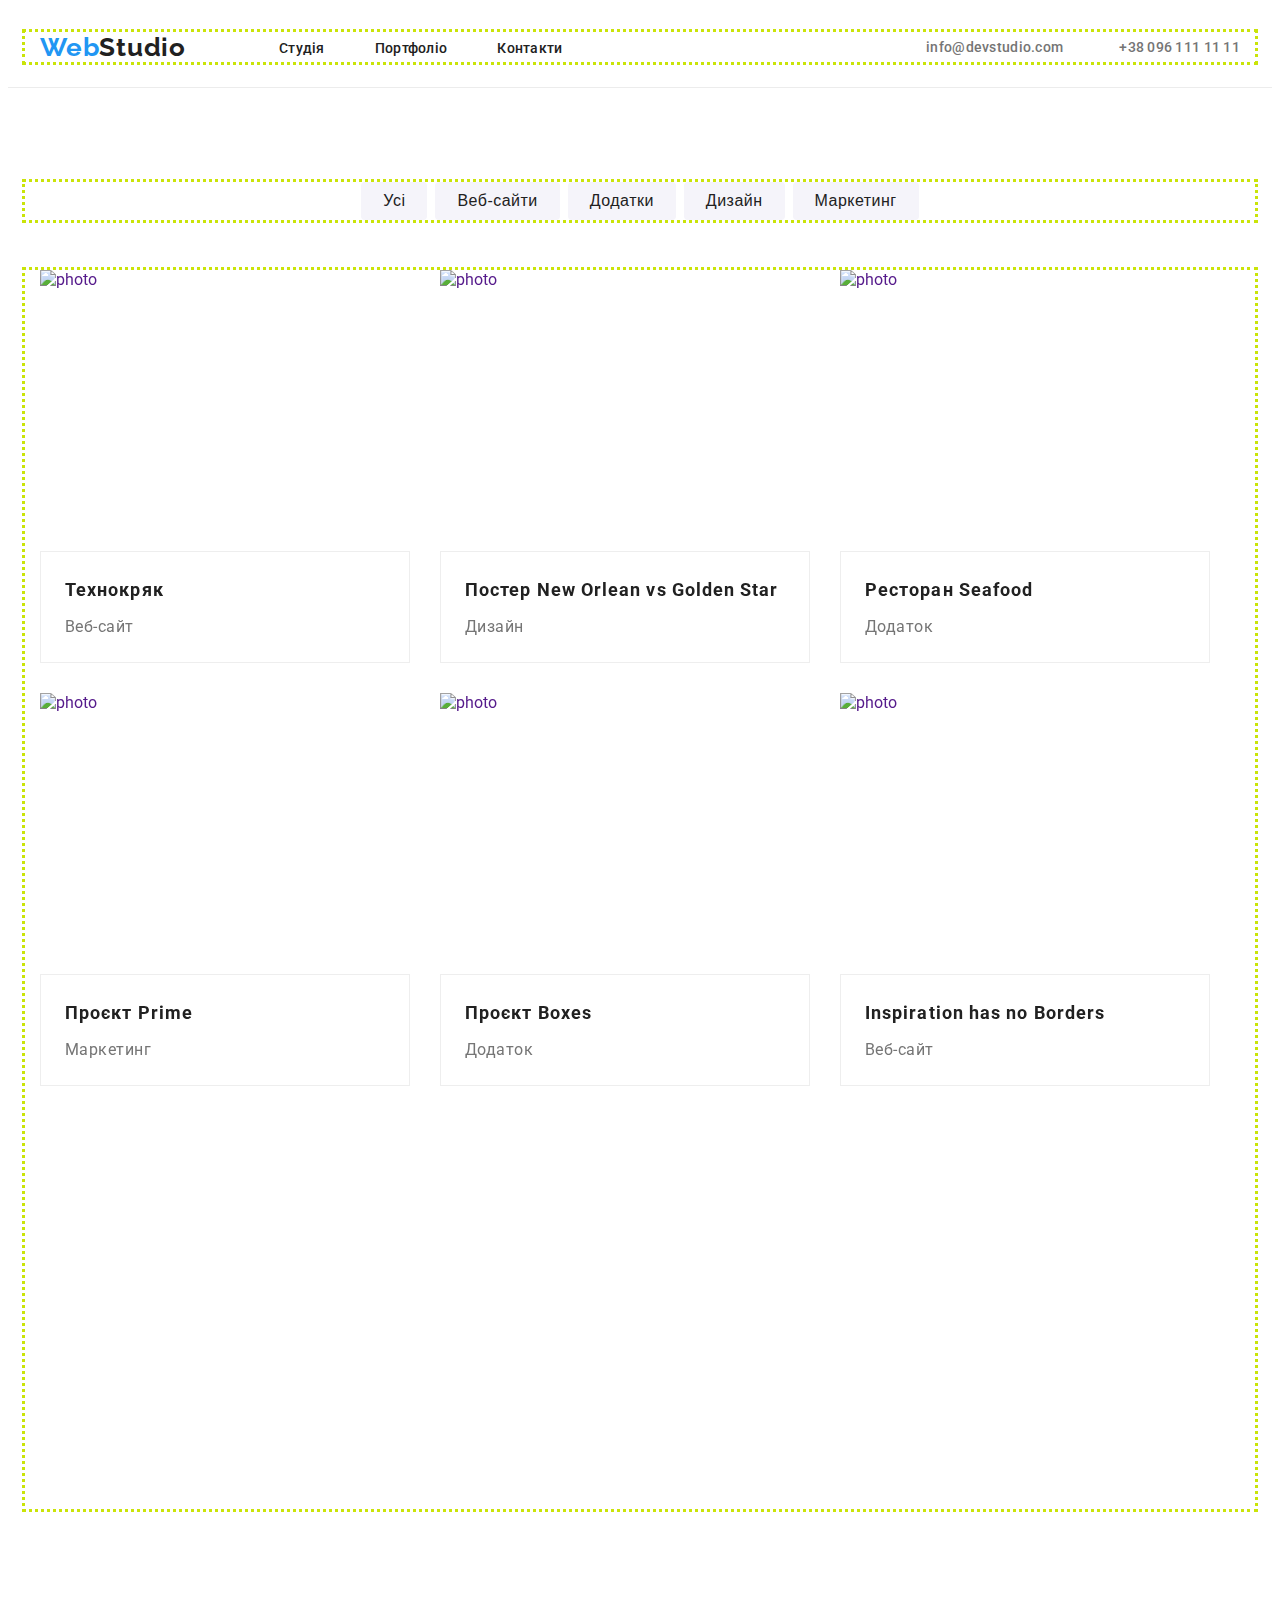
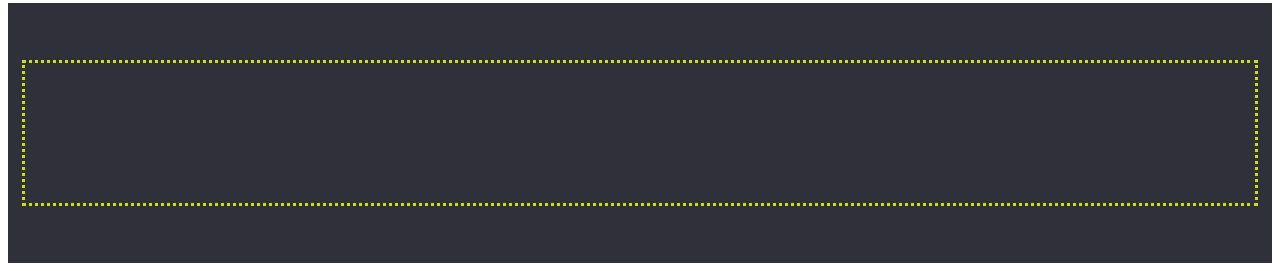
==== commit aaa03e37: "to 320 adapt" ====
--- a/portfolio.html
+++ b/portfolio.html
@@ -27,6 +27,9 @@
           <a href="./index.html" class="header__logo1"
             >Web<span class="header__logo2">Studio</span></a
           >
+          <svg class="header__menu">
+            <use href="./images/icons.svg#icon-menu"></use>
+          </svg>
           <ul class="header__list">
             <li class="header__item">
               <a href="./index.html" class="header__link">Студія</a>
@@ -90,11 +93,13 @@
               <a href="" class="projects__link">
                 <article class="projects__article">
                   <div class="projects__hover-position">
-                    <img
+                    <div class="projects__photo">
+                      <img
                       class="projects__img"
                       src="./images/photo1.webp"
                       alt="photo"
                     />
+                    </div>    
                     <div class="projects__hover">
                       <p class="projects__texthover">
                         Ресурс пропонує комплексні пропозиції з різним рівнем
@@ -115,11 +120,13 @@
               <a href="" class="projects__link">
                 <article class="projects__article">
                   <div class="projects__hover-position">
-                    <img
+                    <div class="projects__photo">
+                      <img
                       class="projects__img"
                       src="./images/photo2.webp"
                       alt="photo"
                     />
+                    </div>
                     <div class="projects__hover">
                       <p class="projects__texthover">
                         Ресурс пропонує комплексні пропозиції з різним рівнем
@@ -142,11 +149,13 @@
               <a href="" class="projects__link">
                 <article class="projects__article">
                   <div class="projects__hover-position">
-                    <img
+                    <div class="projects__photo">
+                      <img
                       class="projects__img"
                       src="./images/photo3.webp"
                       alt="photo"
                     />
+                    </div>
                     <div class="projects__hover">
                       <p class="projects__texthover">
                         Ресурс пропонує комплексні пропозиції з різним рівнем
@@ -167,11 +176,13 @@
               <a href="" class="projects__link">
                 <article class="projects__article">
                   <div class="projects__hover-position">
-                    <img
+                    <div class="projects__photo">
+                      <img
                       class="projects__img"
                       src="./images/photo4.webp"
                       alt="photo"
                     />
+                    </div>
                     <div class="projects__hover">
                       <p class="projects__texthover">
                         Ресурс пропонує комплексні пропозиції з різним рівнем
@@ -192,11 +203,13 @@
               <a href="" class="projects__link">
                 <article class="projects__article">
                   <div class="projects__hover-position">
-                    <img
+                    <div class="projects__photo">
+                      <img
                       class="projects__img"
                       src="./images/photo5.webp"
                       alt="photo"
                     />
+                    </div>
                     <div class="projects__hover">
                       <p class="projects__texthover">
                         Ресурс пропонує комплексні пропозиції з різним рівнем
@@ -217,11 +230,13 @@
               <a href="" class="projects__link">
                 <article class="projects__article">
                   <div class="projects__hover-position">
-                    <img
+                    <div class="projects__photo">
+                      <img
                       class="projects__img"
                       src="./images/photo6.webp"
                       alt="photo"
                     />
+                    </div>
                     <div class="projects__hover">
                       <p class="projects__texthover">
                         Ресурс пропонує комплексні пропозиції з різним рівнем
@@ -244,11 +259,13 @@
               <a href="" class="projects__link">
                 <article class="projects__article">
                   <div class="projects__hover-position">
-                    <img
+                    <div class="projects__photo">
+                      <img
                       class="projects__img"
                       src="./images/photo7.webp"
                       alt="photo"
                     />
+                    </div>
                     <div class="projects__hover">
                       <p class="projects__texthover">
                         Ресурс пропонує комплексні пропозиції з різним рівнем
@@ -269,11 +286,13 @@
               <a href="" class="projects__link">
                 <article class="projects__article">
                   <div class="projects__hover-position">
-                    <img
+                    <div class="projects__photo">
+                      <img
                       class="projects__img"
                       src="./images/photo8.webp"
                       alt="photo"
                     />
+                    </div>
                     <div class="projects__hover">
                       <p class="projects__texthover">
                         Ресурс пропонує комплексні пропозиції з різним рівнем
@@ -294,11 +313,13 @@
               <a href="" class="projects__link">
                 <article class="projects__article">
                   <div class="projects__hover-position">
-                    <img
+                    <div class="projects__photo">
+                      <img
                       class="projects__img"
                       src="./images/photo9.webp"
                       alt="photo"
                     />
+                    </div>
                     <div class="projects__hover">
                       <p class="projects__texthover">
                         Ресурс пропонує комплексні пропозиції з різним рівнем
@@ -387,11 +408,11 @@
         </div>
       </div>
     </footer>
-    <a href="#top" class="scrolltop">
+    <!-- <a href="#top" class="scrolltop">
       <svg class="scrolltop__icon" width="21.68px" height="30.91px">
         <use href="./images/icons.svg#icon-arrow"></use>
       </svg>
-    </a>
+    </a> -->
     <script src="https://unpkg.com/aos@2.3.1/dist/aos.js"></script>
     <script>
       AOS.init();
--- a/styles/portfolio.min.css
+++ b/styles/portfolio.min.css
@@ -1 +1 @@
-.footer__info,.footer__address{font-size:14px;font-weight:400}.footer__title{font-size:14px;font-weight:700}a{text-decoration:none}ul{list-style-type:none}h1,h2,h3,h4,p,ul{margin:0;padding:0}button{border:none}img{width:100%;max-width:100%;display:block}.container{width:1200px;margin-left:auto;margin-right:auto;padding:0 15px}html{scroll-behavior:smooth}body{font-family:"Roboto"}.header{padding-top:24px;padding-bottom:25px;animation-name:header-move;animation-duration:1s}.header__wrap{display:flex;align-items:center;justify-content:center}.header__logo1{color:#2196f3;font-family:Raleway;font-size:26px;font-weight:700;letter-spacing:.78px}.header__logo2{color:#000;font-family:Raleway;font-size:26px;font-weight:700;letter-spacing:.78px}.header__list{display:flex;align-items:center;justify-content:center;margin-left:93px;gap:50px}.header__infolist{margin-left:auto;display:flex;align-items:center;justify-content:center;gap:30px}.header__infoitem{display:flex;align-items:center;justify-content:center;gap:10px;padding-top:8px;flex-direction:row-reverse;transition:fill 250ms cubic-bezier(0.4, 0, 0.2, 1)}.header__infoitem:hover .header__icon{fill:#2196f3;cursor:pointer}.header__infoitem:hover .header__info{fill:#2196f3;color:#2196f3;cursor:pointer}.header__icon{width:16px;height:16px;fill:#757575;transition:fill 250ms cubic-bezier(0.4, 0, 0.2, 1)}.header__link{color:#212121;font-size:14px;font-weight:500;letter-spacing:.28px;position:relative;transition:color 250ms cubic-bezier(0.4, 0, 0.2, 1)}.header__link:hover{color:#2196f3}.header__link:focus{color:#2196f3;outline:none}.header__link::after{display:block;content:"";width:100%;height:4px;background-color:#2196f3;border-radius:2px;position:absolute;top:44px;left:0;opacity:0;transition:opacity 250ms cubic-bezier(0.4, 0, 0.2, 1)}.header__link:hover::after{opacity:1}.header__link:focus::after{opacity:1}.index:hover .header__item:nth-child(1) .header__link::after{opacity:1}.index:hover .header__item:nth-child(1) .header__link{color:#2196f3}.portfolio:hover .header__item:nth-child(2) .header__link::after{opacity:1}.portfolio:hover .header__item:nth-child(2) .header__link{color:#2196f3}.header__info{color:#757575;font-size:14px;font-weight:500;letter-spacing:.28px;transition:color 250ms cubic-bezier(0.4, 0, 0.2, 1)}.header__info:focus{color:#2196f3;outline:none}.header__info:focus-within~.header__icon{fill:#2196f3}@keyframes header-move{0%{transform:translate(0, -200px)}100%{transform:translate(0)}}.scrolltop{width:94px;height:94px;background:#f5f4fa;border:solid 1px #212121;border-radius:50%;display:flex;align-items:center;justify-content:center;position:fixed;bottom:25px;right:25px;z-index:2;transition:box-shadow,background-color,border,250ms cubic-bezier(0.4, 0, 0.2, 1);animation-name:scroll-to-top-move;animation-duration:1s}.scrolltop:hover{box-shadow:0px 2px 2px 0px rgba(0,0,0,.12),0px 1px 2px 0px rgba(0,0,0,.08),0px 3px 1px 0px rgba(0,0,0,.1);background-color:#2196f3;border:none}.scrolltop:focus{box-shadow:0px 2px 2px 0px rgba(0,0,0,.12),0px 1px 2px 0px rgba(0,0,0,.08),0px 3px 1px 0px rgba(0,0,0,.1);background-color:#2196f3;border:none;outline:none}.scrolltop:focus-visible .modal-close{fill:#fff}.scrolltop:hover .scrolltop__icon{fill:#fff}.scrolltop__icon{transform:rotate(90deg);transition:fill 250ms cubic-bezier(0.4, 0, 0.2, 1)}@keyframes scroll-to-top-move{0%{bottom:-85px;background-color:#2196f3}100%{bottom:25px}}.soc__list{display:flex;align-items:center;justify-content:center;gap:10px}.soc__item{width:44px;height:44px;border-radius:50%;display:flex;align-items:center;justify-content:center;transition:background-color 250ms cubic-bezier(0.4, 0, 0.2, 1);background-color:rgba(255,255,255,.1);cursor:pointer}.soc__item:hover{background-color:#2196f3}.soc__item:hover .soc__icon{fill:#fff}.soc__item:focus-within{background-color:#2196f3;outline:none}.soc__item:focus-within .soc__icon{fill:#fff}.soc__item:focus{outline:none}.soc__link{width:20px;height:20px}.soc__icon{width:20px;height:20px;fill:#afb1b8;transition:fill 250ms cubic-bezier(0.4, 0, 0.2, 1)}.team{padding:94px 0;background-color:#f5f4fa}.team__list{display:flex;align-items:center;justify-content:center;gap:30px}.team__title{color:#212121;text-align:center;font-size:36px;font-weight:700;letter-spacing:1.08px;margin-bottom:50px}.team__wrap{padding:16px 0}.team__mate{color:#212121;text-align:center;font-size:16px;font-weight:500;letter-spacing:.48px}.team__item{background-color:#fff;border-radius:0px 0px 4px 4px;box-shadow:0px 2px 1px 0px rgba(0,0,0,.2),0px 1px 1px 0px rgba(0,0,0,.14),0px 1px 3px 0px rgba(0,0,0,.12);padding-bottom:30px}.team__subtitle{color:#757575;text-align:center;font-size:16px;font-weight:400;letter-spacing:.48px;margin-top:10px}.filters{border-top:solid #ececec 1px;padding-top:94px;padding-bottom:50px}.filters__list{display:flex;align-items:center;justify-content:center;gap:8px}.filters__item:nth-child(1) .filters__button{animation-name:filters-move-1}.filters__item:nth-child(2) .filters__button{animation-name:filters-move-2}.filters__item:nth-child(3) .filters__button{animation-name:filters-move-3}.filters__item:nth-child(4) .filters__button{animation-name:filters-move-4}.filters__item:nth-child(5) .filters__button{animation-name:filters-move-5}.filters__button{padding:6px 22px;border-radius:4px;background:#f5f4fa;color:#212121;text-align:center;font-size:16px;font-weight:500;line-height:162.5%;letter-spacing:.48px;transition:background,color,box-shadow,transform;transition-duration:250ms;transition-timing-function:cubic-bezier(0.4, 0, 0.2, 1);animation-duration:1.2s}.filters__button:hover{background:#2196f3;color:#fff;box-shadow:0px 2px 2px 0px rgba(0,0,0,.12),0px 1px 2px 0px rgba(0,0,0,.08),0px 3px 1px 0px rgba(0,0,0,.1);cursor:pointer}.filters__button:focus{background:#2196f3;color:#fff;box-shadow:0px 2px 2px 0px rgba(0,0,0,.12),0px 1px 2px 0px rgba(0,0,0,.08),0px 3px 1px 0px rgba(0,0,0,.1);cursor:pointer;outline:none}@keyframes filters-move-1{0%{transform:translate(-1000px, -300px) rotate(720deg)}50%{transform:translate(-400px, 30px);background:#2196f3;color:#fff}100%{transform:translate(0)}}@keyframes filters-move-2{0%{transform:translate(100px, -500px) rotate(360deg)}50%{transform:translate(100px, -120px) rotate(180deg);background:#2196f3;color:#fff}100%{transform:translate(0)}}@keyframes filters-move-3{0%{transform:translate(1500px, 500px) rotate(1080deg)}50%{transform:translate(500px, -60px) rotate(450deg);background:#2196f3;color:#fff}100%{transform:translate(0)}}@keyframes filters-move-4{0%{transform:translate(-1500px, 0)}50%{transform:translate(-200px, 0);background:#2196f3;color:#fff}100%{transform:translate(0)}}@keyframes filters-move-5{0%{transform:translate(1500px, 0) rotate(450deg)}50%{transform:translate(200px, 0) rotate(90deg);background:#2196f3;color:#fff}100%{transform:translate(0)}}.projects{padding-bottom:94px}.projects__wrap{padding:20px 24px;border:1px solid #eee}.projects__list{display:flex;align-items:center;justify-content:center;flex-wrap:wrap;gap:30px}.projects__subtitle{color:#212121;font-size:18px;font-weight:700;line-height:200%;letter-spacing:1.08px;margin-bottom:4px}.projects__img{width:370px;height:294px}.projects__article{transition:box-shadow 250ms cubic-bezier(0.4, 0, 0.2, 1)}.projects__link:hover .projects__article{box-shadow:1px 4px 6px 0px rgba(0,0,0,.16),0px 4px 4px 0px rgba(0,0,0,.06),0px 1px 1px 0px rgba(0,0,0,.12)}.projects__link:focus{outline:none}.projects__link:focus .projects__article{box-shadow:1px 4px 6px 0px rgba(0,0,0,.16),0px 4px 4px 0px rgba(0,0,0,.06),0px 1px 1px 0px rgba(0,0,0,.12)}.projects__item{flex-basis:calc((100% - 60px) \3 )}.projects__description{color:#757575;font-size:16px;font-weight:400;line-height:187.5%;letter-spacing:.48px}.projects__texthover{color:#fff;font-size:18px;font-weight:400;line-height:155.556%;letter-spacing:.54px;max-width:322px}.projects__hover-position{position:relative;overflow:hidden}.projects__hover{top:294px;left:0;position:absolute;width:370px;height:294px;background:rgba(33,150,243,.9);display:flex;align-items:center;justify-content:center;transition:transform 250ms cubic-bezier(0.4, 0, 0.2, 1)}.projects__link:hover .projects__hover{transform:translate(0, -294px)}.projects__link:focus .projects__hover{opacity:1}.footer{padding:60px 0;background-color:#2f303a}.footer__icon{fill:#fff;transition:fill 250ms cubic-bezier(0.4, 0, 0.2, 1)}.footer__soc{padding-top:12px}.footer__logo1{color:#2196f3;font-family:Raleway;font-size:26px;font-weight:700;letter-spacing:.78px}.footer__logo2{color:#fff;font-family:Raleway;font-size:26px;font-weight:700;letter-spacing:.78px}.footer__address{color:#fff;line-height:171.429%;letter-spacing:.42px;font-style:normal;margin-bottom:9px;margin-top:20px}.footer__list{display:flex;align-items:none;justify-content:none;gap:9px;flex-direction:column}.footer__info{color:rgba(255,255,255,.6);line-height:171.429%;letter-spacing:.42px;transition:color 250ms cubic-bezier(0.4, 0, 0.2, 1)}.footer__info:hover{color:#2196f3}.footer__info:focus{color:#2196f3;outline:none}.footer__title{color:#fff;letter-spacing:.42px;text-transform:uppercase;margin-bottom:20px}.footer__wrap{display:flex;align-items:none;justify-content:none;gap:93px}.footer__subscribe{padding-top:12px}.footer__input{width:358px;height:50px;border-radius:4px;border:1px solid rgba(255,255,255,.3);background:rgba(33,150,243,0);box-shadow:0px 4px 4px 0px rgba(0,0,0,.15);padding:15px 16px;color:#fff;transition:border-color 250ms cubic-bezier(0.4, 0, 0.2, 1)}.footer__input:hover{border-color:#2196f3}.footer__input:focus{border-color:#2196f3;outline:none}.footer__input::-moz-placeholder{color:rgba(255,255,255,.6);font-size:16px;font-weight:400;line-height:125%;letter-spacing:.48px}.footer__input::placeholder{color:rgba(255,255,255,.6);font-size:16px;font-weight:400;line-height:125%;letter-spacing:.48px}.footer__btn{color:#fff;font-size:16px;font-weight:700;line-height:187.5%;letter-spacing:.96px;width:200px;height:50px;border-radius:4px;background:#2196f3;box-shadow:0px 4px 4px 0px rgba(0,0,0,.15);display:flex;align-items:center;justify-content:none;gap:10px;padding:10px 28px}.footer__btn:hover{cursor:pointer}.footer__form{display:flex;align-items:center;justify-content:center;gap:12px}.footer__subscribe__icon{fill:#fff}/*# sourceMappingURL=portfolio.min.css.map */+.footer__info,.footer__address{font-size:14px;font-weight:400}.footer__title{font-size:14px;font-weight:700}a{text-decoration:none}ul{list-style-type:none}h1,h2,h3,h4,p,ul{margin:0;padding:0}button{border:none}img{width:100%;max-width:100%;display:block}.container{max-width:480px;margin-left:auto;margin-right:auto;padding:0 15px;outline:dotted red}@media screen and (min-width: 768px){.container{width:768px;outline:dotted green;max-width:none}}@media screen and (min-width: 1200px){.container{max-width:none;width:1200px;outline:dotted #cae408}}html{scroll-behavior:smooth}body{font-family:"Roboto"}main{overflow:hidden}.header{padding:10px 0;animation-name:header-move;animation-duration:1s}@media screen and (min-width: 768px){.header{padding:21px 0}}@media screen and (min-width: 1200px){.header{padding-top:24px;padding-bottom:25px}}.header__menu{width:40px;height:40px}@media screen and (min-width: 768px){.header__menu{display:none}}@media screen and (min-width: 1200px){.header__menu{display:none}}.header__wrap{display:flex;align-items:center;justify-content:space-between}@media screen and (min-width: 1200px){.header__wrap{display:flex;align-items:center;justify-content:center}}.header__logo1{color:#2196f3;font-family:Raleway;font-size:24px;font-weight:700;letter-spacing:.72px}@media screen and (min-width: 1200px){.header__logo1{font-size:26px;letter-spacing:.78px}}.header__logo2{color:#212121;font-family:Raleway;font-size:24px;font-weight:700;letter-spacing:.72px}@media screen and (min-width: 1200px){.header__logo2{font-size:26px;letter-spacing:.78px}}.header__list{display:none}@media screen and (min-width: 768px){.header__list{display:flex;align-items:center;justify-content:center;margin-left:88px;gap:50px}}@media screen and (min-width: 1200px){.header__list{display:flex;align-items:center;justify-content:center;margin-left:93px}}.header__infolist{display:none}@media screen and (min-width: 768px){.header__infolist{display:flex;align-items:center;justify-content:flex-start;flex-wrap:wrap;gap:10px;margin-left:96px}}@media screen and (min-width: 1200px){.header__infolist{display:flex;align-items:center;justify-content:center;gap:30px;margin-left:auto}}.header__infoitem{display:flex;align-items:center;justify-content:center;gap:10px;flex-direction:row-reverse;transition:fill 250ms cubic-bezier(0.4, 0, 0.2, 1)}.header__infoitem:hover .header__icon{fill:#2196f3;cursor:pointer}.header__infoitem:hover .header__info{fill:#2196f3;color:#2196f3;cursor:pointer}.header__icon{width:14px;height:14px;fill:#757575;transition:fill 250ms cubic-bezier(0.4, 0, 0.2, 1)}@media screen and (min-width: 1200px){.header__icon{width:16px;height:16px}}.header__link{color:#212121;font-size:14px;font-weight:500;letter-spacing:.28px;position:relative;transition:color 250ms cubic-bezier(0.4, 0, 0.2, 1)}.header__link:hover{color:#2196f3}.header__link:focus{color:#2196f3;outline:none}.header__link::after{display:block;content:"";width:100%;height:4px;background-color:#2196f3;border-radius:2px;position:absolute;top:44px;left:0;opacity:0;transition:opacity 250ms cubic-bezier(0.4, 0, 0.2, 1)}.header__link:hover::after{opacity:1}.header__link:focus::after{opacity:1}.index:hover .header__item:nth-child(1) .header__link::after{opacity:1}.index:hover .header__item:nth-child(1) .header__link{color:#2196f3}.portfolio:hover .header__item:nth-child(2) .header__link::after{opacity:1}.portfolio:hover .header__item:nth-child(2) .header__link{color:#2196f3}.header__info{color:#757575;font-size:12px;font-weight:500;letter-spacing:.24px;transition:color 250ms cubic-bezier(0.4, 0, 0.2, 1)}@media screen and (min-width: 1200px){.header__info{font-size:14px;letter-spacing:.28px}}.header__info:focus{color:#2196f3;outline:none}.header__info:focus-within~.header__icon{fill:#2196f3}@keyframes header-move{0%{transform:translate(0, -200px)}100%{transform:translate(0)}}.scrolltop{width:94px;height:94px;background:#f5f4fa;border:solid 1px #212121;border-radius:50%;display:flex;align-items:center;justify-content:center;position:fixed;bottom:25px;right:25px;z-index:2;transition:box-shadow,background-color,border,250ms cubic-bezier(0.4, 0, 0.2, 1);animation-name:scroll-to-top-move;animation-duration:1s}.scrolltop:hover{box-shadow:0px 2px 2px 0px rgba(0,0,0,.12),0px 1px 2px 0px rgba(0,0,0,.08),0px 3px 1px 0px rgba(0,0,0,.1);background-color:#2196f3;border:none}.scrolltop:focus{box-shadow:0px 2px 2px 0px rgba(0,0,0,.12),0px 1px 2px 0px rgba(0,0,0,.08),0px 3px 1px 0px rgba(0,0,0,.1);background-color:#2196f3;border:none;outline:none}.scrolltop:focus-visible .modal-close{fill:#fff}.scrolltop:hover .scrolltop__icon{fill:#fff}.scrolltop__icon{transform:rotate(90deg);transition:fill 250ms cubic-bezier(0.4, 0, 0.2, 1)}@keyframes scroll-to-top-move{0%{bottom:-85px;background-color:#2196f3}100%{bottom:25px}}.soc__list{display:flex;align-items:center;justify-content:center;gap:10px}.soc__item{width:44px;height:44px;border-radius:50%;display:flex;align-items:center;justify-content:center;transition:background-color 250ms cubic-bezier(0.4, 0, 0.2, 1);background-color:rgba(255,255,255,.1);cursor:pointer}.soc__item:hover{background-color:#2196f3}.soc__item:hover .soc__icon{fill:#fff}.soc__item:focus-within{background-color:#2196f3;outline:none}.soc__item:focus-within .soc__icon{fill:#fff}.soc__item:focus{outline:none}.soc__link{width:20px;height:20px}.soc__icon{width:20px;height:20px;fill:#afb1b8;transition:fill 250ms cubic-bezier(0.4, 0, 0.2, 1)}.team{padding:60px 0;background-color:#f5f4fa}@media screen and (min-width: 1200px){.team{padding:94px 0}}.team__list{display:flex;align-items:center;justify-content:center;gap:30px;flex-direction:column}@media screen and (min-width: 768px){.team__list{flex-direction:row;flex-wrap:wrap}}@media screen and (min-width: 1200px){.team__list{flex-direction:row}}.team__title{color:#212121;text-align:center;font-weight:700;margin-bottom:30px;font-size:28px;letter-spacing:.84px}@media screen and (min-width: 1200px){.team__title{margin-bottom:50px;letter-spacing:1.08px;font-size:36px}}.team__wrap{padding:30px 0 16px}.team__mate{color:#212121;text-align:center;font-size:16px;font-weight:500;letter-spacing:.48px}.team__item{padding-bottom:24px;background-color:#fff;border-radius:0px 0px 4px 4px;box-shadow:0px 2px 1px 0px rgba(0,0,0,.2),0px 1px 1px 0px rgba(0,0,0,.14),0px 1px 3px 0px rgba(0,0,0,.12)}@media screen and (min-width: 1200px){.team__item{padding-bottom:30px}}.team__photo{overflow:hidden}@media screen and (min-width: 768px){.team__photo{width:354px;height:374px}}@media screen and (min-width: 1200px){.team__photo{width:270px;height:260px}}.team__subtitle{color:#757575;text-align:center;font-size:16px;font-weight:400;letter-spacing:.48px;margin-top:10px}.filters{border-top:solid #ececec 1px;padding-top:60px;padding-bottom:40px}@media screen and (min-width: 768px){.filters{padding-bottom:30px}}@media screen and (min-width: 1200px){.filters{padding-top:94px;padding-bottom:50px}}.filters__list{display:flex;align-items:none;justify-content:none;gap:8px;flex-wrap:wrap;max-width:326px}@media screen and (min-width: 768px){.filters__list{display:flex;align-items:center;justify-content:center;max-width:none}}.filters__item:nth-child(1) .filters__button{animation-name:filters-move-1}.filters__item:nth-child(2) .filters__button{animation-name:filters-move-2}.filters__item:nth-child(3) .filters__button{animation-name:filters-move-3}.filters__item:nth-child(4) .filters__button{animation-name:filters-move-4}.filters__item:nth-child(5) .filters__button{animation-name:filters-move-5}.filters__button{padding:6px 22px;border-radius:4px;background:#f5f4fa;color:#212121;text-align:center;font-size:16px;font-weight:500;line-height:162.5%;letter-spacing:.48px;transition:background,color,box-shadow,transform;transition-duration:250ms;transition-timing-function:cubic-bezier(0.4, 0, 0.2, 1);animation-duration:1.2s}.filters__button:hover{background:#2196f3;color:#fff;box-shadow:0px 2px 2px 0px rgba(0,0,0,.12),0px 1px 2px 0px rgba(0,0,0,.08),0px 3px 1px 0px rgba(0,0,0,.1);cursor:pointer}.filters__button:focus{background:#2196f3;color:#fff;box-shadow:0px 2px 2px 0px rgba(0,0,0,.12),0px 1px 2px 0px rgba(0,0,0,.08),0px 3px 1px 0px rgba(0,0,0,.1);cursor:pointer;outline:none}@keyframes filters-move-1{0%{transform:translate(-1000px, -300px) rotate(720deg)}50%{transform:translate(-400px, 30px);background:#2196f3;color:#fff}100%{transform:translate(0)}}@keyframes filters-move-2{0%{transform:translate(100px, -500px) rotate(360deg)}50%{transform:translate(100px, -120px) rotate(180deg);background:#2196f3;color:#fff}100%{transform:translate(0)}}@keyframes filters-move-3{0%{transform:translate(1500px, 500px) rotate(1080deg)}50%{transform:translate(500px, -60px) rotate(450deg);background:#2196f3;color:#fff}100%{transform:translate(0)}}@keyframes filters-move-4{0%{transform:translate(-1500px, 0)}50%{transform:translate(-200px, 0);background:#2196f3;color:#fff}100%{transform:translate(0)}}@keyframes filters-move-5{0%{transform:translate(1500px, 0) rotate(450deg)}50%{transform:translate(200px, 0) rotate(90deg);background:#2196f3;color:#fff}100%{transform:translate(0)}}.projects{padding-bottom:94px}.projects__wrap{padding:20px 24px;border:1px solid #eee}@media screen and (min-width: 768px){.projects__item:first-child .projects__wrap{padding-bottom:54px}}@media screen and (min-width: 1200px){.projects__item:first-child .projects__wrap{padding-bottom:20px}}.projects__list{display:flex;align-items:center;justify-content:none;flex-wrap:wrap;gap:30px}.projects__subtitle{color:#212121;font-size:18px;font-weight:700;line-height:200%;letter-spacing:1.08px;margin-bottom:4px}.projects__photo{height:294px;width:450px}@media screen and (min-width: 768px){.projects__photo{width:354px;height:281px}}@media screen and (min-width: 1200px){.projects__photo{width:370px}}.projects__article{transition:box-shadow 250ms cubic-bezier(0.4, 0, 0.2, 1)}.projects__link:hover .projects__article{box-shadow:1px 4px 6px 0px rgba(0,0,0,.16),0px 4px 4px 0px rgba(0,0,0,.06),0px 1px 1px 0px rgba(0,0,0,.12)}.projects__link:focus{outline:none}.projects__link:focus .projects__article{box-shadow:1px 4px 6px 0px rgba(0,0,0,.16),0px 4px 4px 0px rgba(0,0,0,.06),0px 1px 1px 0px rgba(0,0,0,.12)}@media screen and (min-width: 768px){.projects__item{max-width:354px}}@media screen and (min-width: 1200px){.projects__item{max-width:none;flex-basis:calc((100% - 60px) \3 )}}.projects__description{color:#757575;font-size:16px;font-weight:400;line-height:187.5%;letter-spacing:.48px}.projects__texthover{color:#fff;font-size:18px;font-weight:400;line-height:155.556%;letter-spacing:.54px;max-width:402px}@media screen and (min-width: 768px){.projects__texthover{max-width:306px}}@media screen and (min-width: 1200px){.projects__texthover{max-width:322px}}.projects__hover-position{position:relative;overflow:hidden}.projects__hover{top:294px;left:0;position:absolute;height:294px;width:450px;background:rgba(33,150,243,.9);display:flex;align-items:center;justify-content:center;transition:transform 250ms cubic-bezier(0.4, 0, 0.2, 1)}@media screen and (min-width: 768px){.projects__hover{width:370px}}.projects__link:hover .projects__hover{transform:translate(0, -294px)}.projects__link:focus .projects__hover{opacity:1}.footer{padding:60px 0;background-color:#2f303a;overflow:hidden}.footer__icon{fill:#fff;transition:fill 250ms cubic-bezier(0.4, 0, 0.2, 1)}@media screen and (min-width: 768px){.footer__soc{padding-top:5px}}@media screen and (min-width: 1200px){.footer__soc{padding-top:12px;margin-left:70px}}.footer__logo1{color:#2196f3;font-family:Raleway;font-size:24px;font-weight:700;letter-spacing:.72px}@media screen and (min-width: 1200px){.footer__logo1{font-size:26px;letter-spacing:.78px}}.footer__logo2{color:#fff;font-family:Raleway;font-size:24px;font-weight:700;letter-spacing:.72px}@media screen and (min-width: 1200px){.footer__logo2{font-size:26px;letter-spacing:.78px}}.footer__contcts{display:flex;align-items:center;justify-content:center;flex-direction:column}@media screen and (min-width: 768px){.footer__contcts{margin-left:61px;margin-right:165px}}@media screen and (min-width: 1200px){.footer__contcts{display:block;margin:0}}.footer__address{color:#fff;line-height:171.429%;letter-spacing:.42px;font-style:normal;margin-bottom:9px;margin-top:20px}.footer__list{display:flex;align-items:none;justify-content:none;gap:9px;flex-direction:column}.footer__info{color:rgba(255,255,255,.6);line-height:171.429%;letter-spacing:.42px;transition:color 250ms cubic-bezier(0.4, 0, 0.2, 1)}.footer__info:hover{color:#2196f3}.footer__info:focus{color:#2196f3;outline:none}.footer__title{text-align:center;color:#fff;letter-spacing:.42px;text-transform:uppercase;margin-bottom:20px}@media screen and (min-width: 1200px){.footer__title{text-align:left}}.footer__wrap{display:flex;align-items:none;justify-content:none;gap:60px;flex-direction:column;flex-wrap:wrap}@media screen and (min-width: 768px){.footer__wrap{flex-direction:row;gap:0}}@media screen and (min-width: 768px){.footer__subscribe{margin-top:60px;margin-right:auto;margin-left:auto}}@media screen and (min-width: 1200px){.footer__subscribe{padding-top:12px;margin:0 0 0 93px}}.footer__input{width:450px;height:50px;border-radius:4px;border:1px solid rgba(255,255,255,.3);background:rgba(33,150,243,0);box-shadow:0px 4px 4px 0px rgba(0,0,0,.15);padding:15px 16px;color:#fff;transition:border-color 250ms cubic-bezier(0.4, 0, 0.2, 1)}@media screen and (min-width: 1200px){.footer__input{width:358px}}.footer__input:hover{border-color:#2196f3}.footer__input:focus{border-color:#2196f3;outline:none}.footer__input::-moz-placeholder{color:rgba(255,255,255,.6);font-size:16px;font-weight:400;line-height:125%;letter-spacing:.48px}.footer__input::placeholder{color:rgba(255,255,255,.6);font-size:16px;font-weight:400;line-height:125%;letter-spacing:.48px}.footer__btn{color:#fff;font-size:16px;font-weight:700;line-height:187.5%;letter-spacing:.96px;width:200px;height:50px;border-radius:4px;background:#2196f3;box-shadow:0px 4px 4px 0px rgba(0,0,0,.15);display:flex;align-items:center;justify-content:none;gap:10px;padding:10px 28px}.footer__btn:hover{cursor:pointer}.footer__form{display:flex;align-items:center;justify-content:center;gap:20px;flex-direction:column}@media screen and (min-width: 1200px){.footer__form{gap:12px;flex-direction:row}}.footer__subscribe__icon{fill:#fff}/*# sourceMappingURL=portfolio.min.css.map */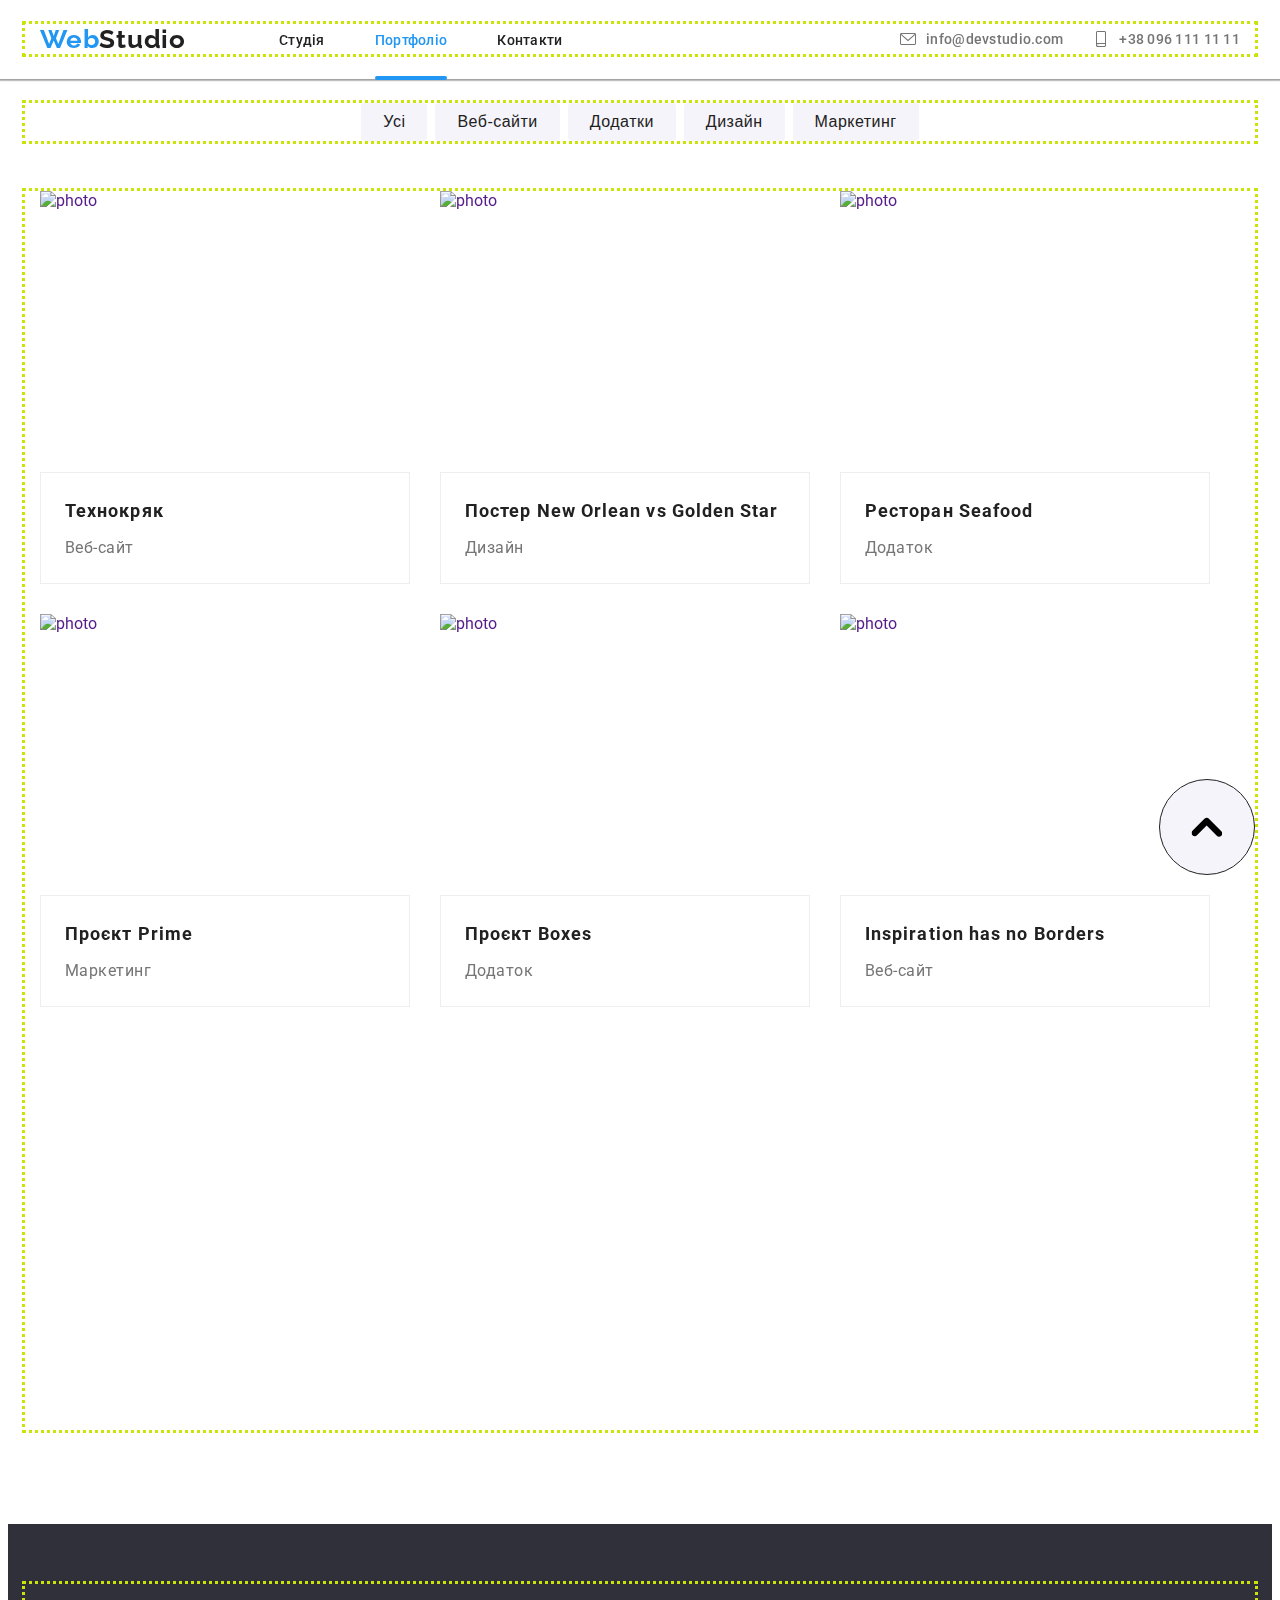
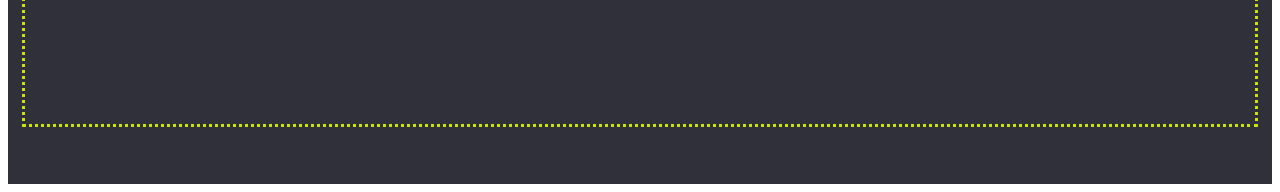
==== commit 600444fc: "mobile menu" ====
--- a/portfolio.html
+++ b/portfolio.html
@@ -27,9 +27,11 @@
           <a href="./index.html" class="header__logo1"
             >Web<span class="header__logo2">Studio</span></a
           >
-          <svg class="header__menu">
-            <use href="./images/icons.svg#icon-menu"></use>
-          </svg>
+          <button class="header__button" data-menu-open>
+            <svg class="header__menu">
+              <use href="./images/icons.svg#icon-menu"></use>
+            </svg>
+          </button>
           <ul class="header__list">
             <li class="header__item">
               <a href="./index.html" class="header__link">Студія</a>
@@ -408,12 +410,60 @@
         </div>
       </div>
     </footer>
-    <!-- <a href="#top" class="scrolltop">
+    <a href="#top" class="scrolltop">
       <svg class="scrolltop__icon" width="21.68px" height="30.91px">
         <use href="./images/icons.svg#icon-arrow"></use>
       </svg>
-    </a> -->
+    </a>
+    <div class="menu is-hidden" data-menu>
+      <button class="menu__button" data-menu-close>
+        <svg class="menu__icon">
+          <use href="./images/icons.svg#icon-cross"></use>
+        </svg>
+      </button>
+      <ul class="menu__list">
+        <li class="menu__item">
+          <a href="./index.html" class="menu__link">Студія</a>
+        </li>
+        <li class="menu__item">
+          <a href="./portfolio.html" class="menu__link menu__active">Портфоліо</a>
+        </li>
+        <li class="menu__item">
+          <a href="#contacts" class="menu__link" data-menu-close>Контакти</a>
+        </li>
+      </ul>
+      <div class="menu__wrap">
+        <a class="menu__tel" href="tel:+380961111111">+38 096 111 11 11</a>
+        <a class="menu__mail" href="mailto:info@devstudio.com"
+          >info@devstudio.com</a
+        >
+        <ul class="menu__socials">
+          <li class="menu__socitem">
+            <a href="" class="menu__soc">Instagram</a>
+          </li>
+          <li class="menu__socitem">
+            <div class="menu__rectangle"></div>
+          </li>
+          <li class="menu__socitem">
+            <a href="" class="menu__soc">Twitter</a>
+          </li>
+          <li class="menu__socitem">
+            <div class="menu__rectangle"></div>
+          </li>
+          <li class="menu__socitem">
+            <a href="" class="menu__soc">Facebook</a>
+          </li>
+          <li class="menu__socitem">
+            <div class="menu__rectangle"></div>
+          </li>
+          <li class="menu__socitem">
+            <a href="" class="menu__soc">LinkedIn</a>
+          </li>
+        </ul>
+      </div>
+    </div>
     <script src="https://unpkg.com/aos@2.3.1/dist/aos.js"></script>
+    <script src="./js/mobile-menu.js"></script>
     <script>
       AOS.init();
     </script>
--- a/styles/portfolio.min.css
+++ b/styles/portfolio.min.css
@@ -1 +1 @@
-.footer__info,.footer__address{font-size:14px;font-weight:400}.footer__title{font-size:14px;font-weight:700}a{text-decoration:none}ul{list-style-type:none}h1,h2,h3,h4,p,ul{margin:0;padding:0}button{border:none}img{width:100%;max-width:100%;display:block}.container{max-width:480px;margin-left:auto;margin-right:auto;padding:0 15px;outline:dotted red}@media screen and (min-width: 768px){.container{width:768px;outline:dotted green;max-width:none}}@media screen and (min-width: 1200px){.container{max-width:none;width:1200px;outline:dotted #cae408}}html{scroll-behavior:smooth}body{font-family:"Roboto"}main{overflow:hidden}.header{padding:10px 0;animation-name:header-move;animation-duration:1s}@media screen and (min-width: 768px){.header{padding:21px 0}}@media screen and (min-width: 1200px){.header{padding-top:24px;padding-bottom:25px}}.header__menu{width:40px;height:40px}@media screen and (min-width: 768px){.header__menu{display:none}}@media screen and (min-width: 1200px){.header__menu{display:none}}.header__wrap{display:flex;align-items:center;justify-content:space-between}@media screen and (min-width: 1200px){.header__wrap{display:flex;align-items:center;justify-content:center}}.header__logo1{color:#2196f3;font-family:Raleway;font-size:24px;font-weight:700;letter-spacing:.72px}@media screen and (min-width: 1200px){.header__logo1{font-size:26px;letter-spacing:.78px}}.header__logo2{color:#212121;font-family:Raleway;font-size:24px;font-weight:700;letter-spacing:.72px}@media screen and (min-width: 1200px){.header__logo2{font-size:26px;letter-spacing:.78px}}.header__list{display:none}@media screen and (min-width: 768px){.header__list{display:flex;align-items:center;justify-content:center;margin-left:88px;gap:50px}}@media screen and (min-width: 1200px){.header__list{display:flex;align-items:center;justify-content:center;margin-left:93px}}.header__infolist{display:none}@media screen and (min-width: 768px){.header__infolist{display:flex;align-items:center;justify-content:flex-start;flex-wrap:wrap;gap:10px;margin-left:96px}}@media screen and (min-width: 1200px){.header__infolist{display:flex;align-items:center;justify-content:center;gap:30px;margin-left:auto}}.header__infoitem{display:flex;align-items:center;justify-content:center;gap:10px;flex-direction:row-reverse;transition:fill 250ms cubic-bezier(0.4, 0, 0.2, 1)}.header__infoitem:hover .header__icon{fill:#2196f3;cursor:pointer}.header__infoitem:hover .header__info{fill:#2196f3;color:#2196f3;cursor:pointer}.header__icon{width:14px;height:14px;fill:#757575;transition:fill 250ms cubic-bezier(0.4, 0, 0.2, 1)}@media screen and (min-width: 1200px){.header__icon{width:16px;height:16px}}.header__link{color:#212121;font-size:14px;font-weight:500;letter-spacing:.28px;position:relative;transition:color 250ms cubic-bezier(0.4, 0, 0.2, 1)}.header__link:hover{color:#2196f3}.header__link:focus{color:#2196f3;outline:none}.header__link::after{display:block;content:"";width:100%;height:4px;background-color:#2196f3;border-radius:2px;position:absolute;top:44px;left:0;opacity:0;transition:opacity 250ms cubic-bezier(0.4, 0, 0.2, 1)}.header__link:hover::after{opacity:1}.header__link:focus::after{opacity:1}.index:hover .header__item:nth-child(1) .header__link::after{opacity:1}.index:hover .header__item:nth-child(1) .header__link{color:#2196f3}.portfolio:hover .header__item:nth-child(2) .header__link::after{opacity:1}.portfolio:hover .header__item:nth-child(2) .header__link{color:#2196f3}.header__info{color:#757575;font-size:12px;font-weight:500;letter-spacing:.24px;transition:color 250ms cubic-bezier(0.4, 0, 0.2, 1)}@media screen and (min-width: 1200px){.header__info{font-size:14px;letter-spacing:.28px}}.header__info:focus{color:#2196f3;outline:none}.header__info:focus-within~.header__icon{fill:#2196f3}@keyframes header-move{0%{transform:translate(0, -200px)}100%{transform:translate(0)}}.scrolltop{width:94px;height:94px;background:#f5f4fa;border:solid 1px #212121;border-radius:50%;display:flex;align-items:center;justify-content:center;position:fixed;bottom:25px;right:25px;z-index:2;transition:box-shadow,background-color,border,250ms cubic-bezier(0.4, 0, 0.2, 1);animation-name:scroll-to-top-move;animation-duration:1s}.scrolltop:hover{box-shadow:0px 2px 2px 0px rgba(0,0,0,.12),0px 1px 2px 0px rgba(0,0,0,.08),0px 3px 1px 0px rgba(0,0,0,.1);background-color:#2196f3;border:none}.scrolltop:focus{box-shadow:0px 2px 2px 0px rgba(0,0,0,.12),0px 1px 2px 0px rgba(0,0,0,.08),0px 3px 1px 0px rgba(0,0,0,.1);background-color:#2196f3;border:none;outline:none}.scrolltop:focus-visible .modal-close{fill:#fff}.scrolltop:hover .scrolltop__icon{fill:#fff}.scrolltop__icon{transform:rotate(90deg);transition:fill 250ms cubic-bezier(0.4, 0, 0.2, 1)}@keyframes scroll-to-top-move{0%{bottom:-85px;background-color:#2196f3}100%{bottom:25px}}.soc__list{display:flex;align-items:center;justify-content:center;gap:10px}.soc__item{width:44px;height:44px;border-radius:50%;display:flex;align-items:center;justify-content:center;transition:background-color 250ms cubic-bezier(0.4, 0, 0.2, 1);background-color:rgba(255,255,255,.1);cursor:pointer}.soc__item:hover{background-color:#2196f3}.soc__item:hover .soc__icon{fill:#fff}.soc__item:focus-within{background-color:#2196f3;outline:none}.soc__item:focus-within .soc__icon{fill:#fff}.soc__item:focus{outline:none}.soc__link{width:20px;height:20px}.soc__icon{width:20px;height:20px;fill:#afb1b8;transition:fill 250ms cubic-bezier(0.4, 0, 0.2, 1)}.team{padding:60px 0;background-color:#f5f4fa}@media screen and (min-width: 1200px){.team{padding:94px 0}}.team__list{display:flex;align-items:center;justify-content:center;gap:30px;flex-direction:column}@media screen and (min-width: 768px){.team__list{flex-direction:row;flex-wrap:wrap}}@media screen and (min-width: 1200px){.team__list{flex-direction:row}}.team__title{color:#212121;text-align:center;font-weight:700;margin-bottom:30px;font-size:28px;letter-spacing:.84px}@media screen and (min-width: 1200px){.team__title{margin-bottom:50px;letter-spacing:1.08px;font-size:36px}}.team__wrap{padding:30px 0 16px}.team__mate{color:#212121;text-align:center;font-size:16px;font-weight:500;letter-spacing:.48px}.team__item{padding-bottom:24px;background-color:#fff;border-radius:0px 0px 4px 4px;box-shadow:0px 2px 1px 0px rgba(0,0,0,.2),0px 1px 1px 0px rgba(0,0,0,.14),0px 1px 3px 0px rgba(0,0,0,.12)}@media screen and (min-width: 1200px){.team__item{padding-bottom:30px}}.team__photo{overflow:hidden}@media screen and (min-width: 768px){.team__photo{width:354px;height:374px}}@media screen and (min-width: 1200px){.team__photo{width:270px;height:260px}}.team__subtitle{color:#757575;text-align:center;font-size:16px;font-weight:400;letter-spacing:.48px;margin-top:10px}.filters{border-top:solid #ececec 1px;padding-top:60px;padding-bottom:40px}@media screen and (min-width: 768px){.filters{padding-bottom:30px}}@media screen and (min-width: 1200px){.filters{padding-top:94px;padding-bottom:50px}}.filters__list{display:flex;align-items:none;justify-content:none;gap:8px;flex-wrap:wrap;max-width:326px}@media screen and (min-width: 768px){.filters__list{display:flex;align-items:center;justify-content:center;max-width:none}}.filters__item:nth-child(1) .filters__button{animation-name:filters-move-1}.filters__item:nth-child(2) .filters__button{animation-name:filters-move-2}.filters__item:nth-child(3) .filters__button{animation-name:filters-move-3}.filters__item:nth-child(4) .filters__button{animation-name:filters-move-4}.filters__item:nth-child(5) .filters__button{animation-name:filters-move-5}.filters__button{padding:6px 22px;border-radius:4px;background:#f5f4fa;color:#212121;text-align:center;font-size:16px;font-weight:500;line-height:162.5%;letter-spacing:.48px;transition:background,color,box-shadow,transform;transition-duration:250ms;transition-timing-function:cubic-bezier(0.4, 0, 0.2, 1);animation-duration:1.2s}.filters__button:hover{background:#2196f3;color:#fff;box-shadow:0px 2px 2px 0px rgba(0,0,0,.12),0px 1px 2px 0px rgba(0,0,0,.08),0px 3px 1px 0px rgba(0,0,0,.1);cursor:pointer}.filters__button:focus{background:#2196f3;color:#fff;box-shadow:0px 2px 2px 0px rgba(0,0,0,.12),0px 1px 2px 0px rgba(0,0,0,.08),0px 3px 1px 0px rgba(0,0,0,.1);cursor:pointer;outline:none}@keyframes filters-move-1{0%{transform:translate(-1000px, -300px) rotate(720deg)}50%{transform:translate(-400px, 30px);background:#2196f3;color:#fff}100%{transform:translate(0)}}@keyframes filters-move-2{0%{transform:translate(100px, -500px) rotate(360deg)}50%{transform:translate(100px, -120px) rotate(180deg);background:#2196f3;color:#fff}100%{transform:translate(0)}}@keyframes filters-move-3{0%{transform:translate(1500px, 500px) rotate(1080deg)}50%{transform:translate(500px, -60px) rotate(450deg);background:#2196f3;color:#fff}100%{transform:translate(0)}}@keyframes filters-move-4{0%{transform:translate(-1500px, 0)}50%{transform:translate(-200px, 0);background:#2196f3;color:#fff}100%{transform:translate(0)}}@keyframes filters-move-5{0%{transform:translate(1500px, 0) rotate(450deg)}50%{transform:translate(200px, 0) rotate(90deg);background:#2196f3;color:#fff}100%{transform:translate(0)}}.projects{padding-bottom:94px}.projects__wrap{padding:20px 24px;border:1px solid #eee}@media screen and (min-width: 768px){.projects__item:first-child .projects__wrap{padding-bottom:54px}}@media screen and (min-width: 1200px){.projects__item:first-child .projects__wrap{padding-bottom:20px}}.projects__list{display:flex;align-items:center;justify-content:none;flex-wrap:wrap;gap:30px}.projects__subtitle{color:#212121;font-size:18px;font-weight:700;line-height:200%;letter-spacing:1.08px;margin-bottom:4px}.projects__photo{height:294px;width:450px}@media screen and (min-width: 768px){.projects__photo{width:354px;height:281px}}@media screen and (min-width: 1200px){.projects__photo{width:370px}}.projects__article{transition:box-shadow 250ms cubic-bezier(0.4, 0, 0.2, 1)}.projects__link:hover .projects__article{box-shadow:1px 4px 6px 0px rgba(0,0,0,.16),0px 4px 4px 0px rgba(0,0,0,.06),0px 1px 1px 0px rgba(0,0,0,.12)}.projects__link:focus{outline:none}.projects__link:focus .projects__article{box-shadow:1px 4px 6px 0px rgba(0,0,0,.16),0px 4px 4px 0px rgba(0,0,0,.06),0px 1px 1px 0px rgba(0,0,0,.12)}@media screen and (min-width: 768px){.projects__item{max-width:354px}}@media screen and (min-width: 1200px){.projects__item{max-width:none;flex-basis:calc((100% - 60px) \3 )}}.projects__description{color:#757575;font-size:16px;font-weight:400;line-height:187.5%;letter-spacing:.48px}.projects__texthover{color:#fff;font-size:18px;font-weight:400;line-height:155.556%;letter-spacing:.54px;max-width:402px}@media screen and (min-width: 768px){.projects__texthover{max-width:306px}}@media screen and (min-width: 1200px){.projects__texthover{max-width:322px}}.projects__hover-position{position:relative;overflow:hidden}.projects__hover{top:294px;left:0;position:absolute;height:294px;width:450px;background:rgba(33,150,243,.9);display:flex;align-items:center;justify-content:center;transition:transform 250ms cubic-bezier(0.4, 0, 0.2, 1)}@media screen and (min-width: 768px){.projects__hover{width:370px}}.projects__link:hover .projects__hover{transform:translate(0, -294px)}.projects__link:focus .projects__hover{opacity:1}.footer{padding:60px 0;background-color:#2f303a;overflow:hidden}.footer__icon{fill:#fff;transition:fill 250ms cubic-bezier(0.4, 0, 0.2, 1)}@media screen and (min-width: 768px){.footer__soc{padding-top:5px}}@media screen and (min-width: 1200px){.footer__soc{padding-top:12px;margin-left:70px}}.footer__logo1{color:#2196f3;font-family:Raleway;font-size:24px;font-weight:700;letter-spacing:.72px}@media screen and (min-width: 1200px){.footer__logo1{font-size:26px;letter-spacing:.78px}}.footer__logo2{color:#fff;font-family:Raleway;font-size:24px;font-weight:700;letter-spacing:.72px}@media screen and (min-width: 1200px){.footer__logo2{font-size:26px;letter-spacing:.78px}}.footer__contcts{display:flex;align-items:center;justify-content:center;flex-direction:column}@media screen and (min-width: 768px){.footer__contcts{margin-left:61px;margin-right:165px}}@media screen and (min-width: 1200px){.footer__contcts{display:block;margin:0}}.footer__address{color:#fff;line-height:171.429%;letter-spacing:.42px;font-style:normal;margin-bottom:9px;margin-top:20px}.footer__list{display:flex;align-items:none;justify-content:none;gap:9px;flex-direction:column}.footer__info{color:rgba(255,255,255,.6);line-height:171.429%;letter-spacing:.42px;transition:color 250ms cubic-bezier(0.4, 0, 0.2, 1)}.footer__info:hover{color:#2196f3}.footer__info:focus{color:#2196f3;outline:none}.footer__title{text-align:center;color:#fff;letter-spacing:.42px;text-transform:uppercase;margin-bottom:20px}@media screen and (min-width: 1200px){.footer__title{text-align:left}}.footer__wrap{display:flex;align-items:none;justify-content:none;gap:60px;flex-direction:column;flex-wrap:wrap}@media screen and (min-width: 768px){.footer__wrap{flex-direction:row;gap:0}}@media screen and (min-width: 768px){.footer__subscribe{margin-top:60px;margin-right:auto;margin-left:auto}}@media screen and (min-width: 1200px){.footer__subscribe{padding-top:12px;margin:0 0 0 93px}}.footer__input{width:450px;height:50px;border-radius:4px;border:1px solid rgba(255,255,255,.3);background:rgba(33,150,243,0);box-shadow:0px 4px 4px 0px rgba(0,0,0,.15);padding:15px 16px;color:#fff;transition:border-color 250ms cubic-bezier(0.4, 0, 0.2, 1)}@media screen and (min-width: 1200px){.footer__input{width:358px}}.footer__input:hover{border-color:#2196f3}.footer__input:focus{border-color:#2196f3;outline:none}.footer__input::-moz-placeholder{color:rgba(255,255,255,.6);font-size:16px;font-weight:400;line-height:125%;letter-spacing:.48px}.footer__input::placeholder{color:rgba(255,255,255,.6);font-size:16px;font-weight:400;line-height:125%;letter-spacing:.48px}.footer__btn{color:#fff;font-size:16px;font-weight:700;line-height:187.5%;letter-spacing:.96px;width:200px;height:50px;border-radius:4px;background:#2196f3;box-shadow:0px 4px 4px 0px rgba(0,0,0,.15);display:flex;align-items:center;justify-content:none;gap:10px;padding:10px 28px}.footer__btn:hover{cursor:pointer}.footer__form{display:flex;align-items:center;justify-content:center;gap:20px;flex-direction:column}@media screen and (min-width: 1200px){.footer__form{gap:12px;flex-direction:row}}.footer__subscribe__icon{fill:#fff}/*# sourceMappingURL=portfolio.min.css.map */+.footer__info,.footer__address{font-size:14px;font-weight:400}.footer__title{font-size:14px;font-weight:700}a{text-decoration:none}ul{list-style-type:none}h1,h2,h3,h4,p,ul{margin:0;padding:0}button{border:none}img{width:100%;max-width:100%;display:block}.container{max-width:480px;margin-left:auto;margin-right:auto;padding:0 15px;outline:dotted red}@media screen and (min-width: 768px){.container{width:768px;outline:dotted green;max-width:none}}@media screen and (min-width: 1200px){.container{max-width:none;width:1200px;outline:dotted #cae408}}html{scroll-behavior:smooth}body{font-family:"Roboto"}main{overflow:hidden}.header{position:fixed;top:0;left:0;z-index:2;background-color:#fff;width:100%;padding:10px 0;animation-name:header-move;animation-duration:1s;box-shadow:0px 1px 3px 0px rgba(0,0,0,.12),0px 1px 1px 0px rgba(0,0,0,.14),0px 2px 1px 0px rgba(0,0,0,.2)}@media screen and (min-width: 768px){.header{padding:21px 0}}@media screen and (min-width: 1200px){.header{padding-top:24px;padding-bottom:25px}}.header__button{background-color:rgba(0,0,0,0);padding:0;width:40px;height:40px}@media screen and (min-width: 768px){.header__button{display:none}}.header__menu{width:40px;height:40px}@media screen and (min-width: 768px){.header__menu{display:none}}.header__wrap{display:flex;align-items:center;justify-content:space-between}@media screen and (min-width: 1200px){.header__wrap{display:flex;align-items:center;justify-content:center}}.header__logo1{color:#2196f3;font-family:Raleway;font-size:24px;font-weight:700;letter-spacing:.72px}@media screen and (min-width: 1200px){.header__logo1{font-size:26px;letter-spacing:.78px}}.header__logo2{color:#212121;font-family:Raleway;font-size:24px;font-weight:700;letter-spacing:.72px}@media screen and (min-width: 1200px){.header__logo2{font-size:26px;letter-spacing:.78px}}.header__list{display:none}@media screen and (min-width: 768px){.header__list{display:flex;align-items:center;justify-content:center;margin-left:88px;gap:50px}}@media screen and (min-width: 1200px){.header__list{display:flex;align-items:center;justify-content:center;margin-left:93px}}.header__infolist{display:none}@media screen and (min-width: 768px){.header__infolist{display:flex;align-items:center;justify-content:flex-start;flex-wrap:wrap;gap:10px;margin-left:96px}}@media screen and (min-width: 1200px){.header__infolist{display:flex;align-items:center;justify-content:center;gap:30px;margin-left:auto}}.header__infoitem{display:flex;align-items:center;justify-content:center;gap:10px;flex-direction:row-reverse;transition:fill 250ms cubic-bezier(0.4, 0, 0.2, 1)}.header__infoitem:hover .header__icon{fill:#2196f3;cursor:pointer}.header__infoitem:hover .header__info{fill:#2196f3;color:#2196f3;cursor:pointer}.header__icon{width:14px;height:14px;fill:#757575;transition:fill 250ms cubic-bezier(0.4, 0, 0.2, 1)}@media screen and (min-width: 1200px){.header__icon{width:16px;height:16px}}.header__link{color:#212121;font-size:14px;font-weight:500;letter-spacing:.28px;position:relative;transition:color 250ms cubic-bezier(0.4, 0, 0.2, 1)}.header__link:hover{color:#2196f3}.header__link:focus{color:#2196f3;outline:none}.header__link::after{display:block;content:"";width:100%;height:4px;background-color:#2196f3;border-radius:2px;position:absolute;top:44px;left:0;opacity:0;transition:opacity 250ms cubic-bezier(0.4, 0, 0.2, 1)}.header__link:hover::after{opacity:1}.header__link:focus::after{opacity:1}.index:hover .header__item:nth-child(1) .header__link::after{opacity:1}.index:hover .header__item:nth-child(1) .header__link{color:#2196f3}.portfolio:hover .header__item:nth-child(2) .header__link::after{opacity:1}.portfolio:hover .header__item:nth-child(2) .header__link{color:#2196f3}.header__info{color:#757575;font-size:12px;font-weight:500;letter-spacing:.24px;transition:color 250ms cubic-bezier(0.4, 0, 0.2, 1)}@media screen and (min-width: 1200px){.header__info{font-size:14px;letter-spacing:.28px}}.header__info:focus{color:#2196f3;outline:none}.header__info:focus-within~.header__icon{fill:#2196f3}@keyframes header-move{0%{transform:translate(0, -200px)}100%{transform:translate(0)}}.menu{background-color:#fff;position:fixed;top:0;left:0;width:100%;height:100%;z-index:2;display:flex;align-items:none;justify-content:space-between;flex-direction:column;padding:48px 0 48px 40px}@media screen and (min-width: 768px){.menu{display:none}}.menu__button{position:fixed;top:10px;right:15px;padding:0;width:40px;height:40px;background-color:rgba(0,0,0,0)}.menu__icon{width:40px;height:40px;fill:#212121}.menu__link{color:#212121;font-size:40px;font-weight:500;letter-spacing:.8px}.menu__link:hover{color:#2196f3}.menu__wrap{display:flex;align-items:none;justify-content:none;flex-direction:column}.menu__tel{color:#2196f3;font-size:34px;font-weight:500;letter-spacing:.68px}@media screen and (max-width: 360px){.menu__tel{font-size:30px}}.menu__mail{color:#757575;font-size:24px;font-weight:500;letter-spacing:.48px;margin-top:32px}.menu__soc{color:#2196f3;font-size:18px;font-weight:500;line-height:122.222%;letter-spacing:.36px}.menu__list{display:flex;align-items:none;justify-content:none;flex-direction:column;gap:34px}.menu__rectangle{width:1px;height:22px;background:rgba(33,33,33,.2)}.menu__socials{display:flex;align-items:center;justify-content:none;gap:10px;flex-wrap:wrap;margin-top:64px}.menu__active{color:#2196f3}.is-hidden{opacity:0;z-index:-2}.scrolltop{width:94px;height:94px;background:#f5f4fa;border:solid 1px #212121;border-radius:50%;display:flex;align-items:center;justify-content:center;position:fixed;bottom:25px;right:25px;z-index:2;transition:box-shadow,background-color,border,250ms cubic-bezier(0.4, 0, 0.2, 1);animation-name:scroll-to-top-move;animation-duration:1s}.scrolltop:hover{box-shadow:0px 2px 2px 0px rgba(0,0,0,.12),0px 1px 2px 0px rgba(0,0,0,.08),0px 3px 1px 0px rgba(0,0,0,.1);background-color:#2196f3;border:none}.scrolltop:focus{box-shadow:0px 2px 2px 0px rgba(0,0,0,.12),0px 1px 2px 0px rgba(0,0,0,.08),0px 3px 1px 0px rgba(0,0,0,.1);background-color:#2196f3;border:none;outline:none}.scrolltop:focus-visible .modal-close{fill:#fff}.scrolltop:hover .scrolltop__icon{fill:#fff}.scrolltop__icon{transform:rotate(90deg);transition:fill 250ms cubic-bezier(0.4, 0, 0.2, 1)}@keyframes scroll-to-top-move{0%{bottom:-85px;background-color:#2196f3}100%{bottom:25px}}.soc__list{display:flex;align-items:center;justify-content:center;gap:10px}.soc__item{width:44px;height:44px;border-radius:50%;display:flex;align-items:center;justify-content:center;transition:background-color 250ms cubic-bezier(0.4, 0, 0.2, 1);background-color:rgba(255,255,255,.1);cursor:pointer}.soc__item:hover{background-color:#2196f3}.soc__item:hover .soc__icon{fill:#fff}.soc__item:focus-within{background-color:#2196f3;outline:none}.soc__item:focus-within .soc__icon{fill:#fff}.soc__item:focus{outline:none}.soc__link{width:20px;height:20px}.soc__icon{width:20px;height:20px;fill:#afb1b8;transition:fill 250ms cubic-bezier(0.4, 0, 0.2, 1)}.team{padding:60px 0;background-color:#f5f4fa}@media screen and (min-width: 1200px){.team{padding:94px 0}}.team__list{display:flex;align-items:center;justify-content:center;gap:30px;flex-direction:column}@media screen and (min-width: 768px){.team__list{flex-direction:row;flex-wrap:wrap}}@media screen and (min-width: 1200px){.team__list{flex-direction:row}}.team__title{color:#212121;text-align:center;font-weight:700;margin-bottom:30px;font-size:28px;letter-spacing:.84px}@media screen and (min-width: 1200px){.team__title{margin-bottom:50px;letter-spacing:1.08px;font-size:36px}}.team__wrap{padding:30px 0 16px}.team__mate{color:#212121;text-align:center;font-size:16px;font-weight:500;letter-spacing:.48px}.team__item{padding-bottom:24px;background-color:#fff;border-radius:0px 0px 4px 4px;box-shadow:0px 2px 1px 0px rgba(0,0,0,.2),0px 1px 1px 0px rgba(0,0,0,.14),0px 1px 3px 0px rgba(0,0,0,.12)}@media screen and (min-width: 1200px){.team__item{padding-bottom:30px}}.team__photo{overflow:hidden}@media screen and (min-width: 768px){.team__photo{width:354px;height:374px}}@media screen and (min-width: 1200px){.team__photo{width:270px;height:260px}}.team__subtitle{color:#757575;text-align:center;font-size:16px;font-weight:400;letter-spacing:.48px;margin-top:10px}.filters{border-top:solid #ececec 1px;padding-top:60px;padding-bottom:40px}@media screen and (min-width: 768px){.filters{padding-bottom:30px}}@media screen and (min-width: 1200px){.filters{padding-top:94px;padding-bottom:50px}}.filters__list{display:flex;align-items:none;justify-content:none;gap:8px;flex-wrap:wrap;max-width:326px}@media screen and (min-width: 768px){.filters__list{display:flex;align-items:center;justify-content:center;max-width:none}}.filters__item:nth-child(1) .filters__button{animation-name:filters-move-1}.filters__item:nth-child(2) .filters__button{animation-name:filters-move-2}.filters__item:nth-child(3) .filters__button{animation-name:filters-move-3}.filters__item:nth-child(4) .filters__button{animation-name:filters-move-4}.filters__item:nth-child(5) .filters__button{animation-name:filters-move-5}.filters__button{padding:6px 22px;border-radius:4px;background:#f5f4fa;color:#212121;text-align:center;font-size:16px;font-weight:500;line-height:162.5%;letter-spacing:.48px;transition:background,color,box-shadow,transform;transition-duration:250ms;transition-timing-function:cubic-bezier(0.4, 0, 0.2, 1);animation-duration:1.2s}.filters__button:hover{background:#2196f3;color:#fff;box-shadow:0px 2px 2px 0px rgba(0,0,0,.12),0px 1px 2px 0px rgba(0,0,0,.08),0px 3px 1px 0px rgba(0,0,0,.1);cursor:pointer}.filters__button:focus{background:#2196f3;color:#fff;box-shadow:0px 2px 2px 0px rgba(0,0,0,.12),0px 1px 2px 0px rgba(0,0,0,.08),0px 3px 1px 0px rgba(0,0,0,.1);cursor:pointer;outline:none}@keyframes filters-move-1{0%{transform:translate(-1000px, -300px) rotate(720deg)}50%{transform:translate(-400px, 30px);background:#2196f3;color:#fff}100%{transform:translate(0)}}@keyframes filters-move-2{0%{transform:translate(100px, -500px) rotate(360deg)}50%{transform:translate(100px, -120px) rotate(180deg);background:#2196f3;color:#fff}100%{transform:translate(0)}}@keyframes filters-move-3{0%{transform:translate(1500px, 500px) rotate(1080deg)}50%{transform:translate(500px, -60px) rotate(450deg);background:#2196f3;color:#fff}100%{transform:translate(0)}}@keyframes filters-move-4{0%{transform:translate(-1500px, 0)}50%{transform:translate(-200px, 0);background:#2196f3;color:#fff}100%{transform:translate(0)}}@keyframes filters-move-5{0%{transform:translate(1500px, 0) rotate(450deg)}50%{transform:translate(200px, 0) rotate(90deg);background:#2196f3;color:#fff}100%{transform:translate(0)}}.projects{padding-bottom:94px}.projects__wrap{padding:20px 24px;border:1px solid #eee}@media screen and (min-width: 768px){.projects__item:first-child .projects__wrap{padding-bottom:54px}}@media screen and (min-width: 1200px){.projects__item:first-child .projects__wrap{padding-bottom:20px}}.projects__list{display:flex;align-items:center;justify-content:none;flex-wrap:wrap;gap:30px}.projects__subtitle{color:#212121;font-size:18px;font-weight:700;line-height:200%;letter-spacing:1.08px;margin-bottom:4px}.projects__photo{height:294px;width:450px}@media screen and (max-width: 480px){.projects__photo{width:100%;height:auto}}@media screen and (min-width: 768px){.projects__photo{width:354px;height:281px}}@media screen and (min-width: 1200px){.projects__photo{width:370px}}.projects__article{transition:box-shadow 250ms cubic-bezier(0.4, 0, 0.2, 1)}.projects__link:hover .projects__article{box-shadow:1px 4px 6px 0px rgba(0,0,0,.16),0px 4px 4px 0px rgba(0,0,0,.06),0px 1px 1px 0px rgba(0,0,0,.12)}.projects__link:focus{outline:none}.projects__link:focus .projects__article{box-shadow:1px 4px 6px 0px rgba(0,0,0,.16),0px 4px 4px 0px rgba(0,0,0,.06),0px 1px 1px 0px rgba(0,0,0,.12)}@media screen and (max-width: 480px){.projects__item{width:100%}}@media screen and (min-width: 768px){.projects__item{max-width:354px}}@media screen and (min-width: 1200px){.projects__item{max-width:none;flex-basis:calc((100% - 60px) \3 )}}.projects__description{color:#757575;font-size:16px;font-weight:400;line-height:187.5%;letter-spacing:.48px}.projects__texthover{color:#fff;font-size:18px;font-weight:400;line-height:155.556%;letter-spacing:.54px;max-width:402px}@media screen and (max-width: 480px){.projects__texthover{font-size:14px;max-width:206px}}@media screen and (min-width: 768px){.projects__texthover{max-width:306px}}@media screen and (min-width: 1200px){.projects__texthover{max-width:322px}}.projects__hover-position{position:relative;overflow:hidden}.projects__hover{top:294px;left:0;position:absolute;height:294px;width:450px;background:rgba(33,150,243,.9);display:flex;align-items:center;justify-content:center;transition:transform 250ms cubic-bezier(0.4, 0, 0.2, 1)}@media screen and (max-width: 480px){.projects__hover{top:360px;width:100%;height:100%}}@media screen and (min-width: 768px){.projects__hover{width:370px}}.projects__link:hover .projects__hover{transform:translate(0, -294px)}@media screen and (max-width: 480px){.projects__link:hover .projects__hover{transform:translate(0, -360px)}}.projects__link:focus .projects__hover{opacity:1}.footer{padding:60px 0;background-color:#2f303a;overflow:hidden}.footer__icon{fill:#fff;transition:fill 250ms cubic-bezier(0.4, 0, 0.2, 1)}@media screen and (min-width: 768px){.footer__soc{padding-top:5px}}@media screen and (min-width: 1200px){.footer__soc{padding-top:12px;margin-left:70px}}.footer__logo1{color:#2196f3;font-family:Raleway;font-size:24px;font-weight:700;letter-spacing:.72px}@media screen and (min-width: 1200px){.footer__logo1{font-size:26px;letter-spacing:.78px}}.footer__logo2{color:#fff;font-family:Raleway;font-size:24px;font-weight:700;letter-spacing:.72px}@media screen and (min-width: 1200px){.footer__logo2{font-size:26px;letter-spacing:.78px}}.footer__contcts{display:flex;align-items:center;justify-content:center;flex-direction:column}@media screen and (min-width: 768px){.footer__contcts{margin-left:61px;margin-right:165px}}@media screen and (min-width: 1200px){.footer__contcts{display:block;margin:0}}.footer__address{color:#fff;line-height:171.429%;letter-spacing:.42px;font-style:normal;margin-bottom:9px;margin-top:20px}.footer__list{display:flex;align-items:none;justify-content:none;gap:9px;flex-direction:column}.footer__info{color:rgba(255,255,255,.6);line-height:171.429%;letter-spacing:.42px;transition:color 250ms cubic-bezier(0.4, 0, 0.2, 1)}.footer__info:hover{color:#2196f3}.footer__info:focus{color:#2196f3;outline:none}.footer__title{text-align:center;color:#fff;letter-spacing:.42px;text-transform:uppercase;margin-bottom:20px}@media screen and (min-width: 1200px){.footer__title{text-align:left}}.footer__wrap{display:flex;align-items:none;justify-content:none;gap:60px;flex-direction:column;flex-wrap:wrap}@media screen and (min-width: 768px){.footer__wrap{flex-direction:row;gap:0}}@media screen and (min-width: 768px){.footer__subscribe{margin-top:60px;margin-right:auto;margin-left:auto}}@media screen and (min-width: 1200px){.footer__subscribe{padding-top:12px;margin:0 0 0 93px}}.footer__input{width:450px;height:50px;border-radius:4px;border:1px solid rgba(255,255,255,.3);background:rgba(33,150,243,0);box-shadow:0px 4px 4px 0px rgba(0,0,0,.15);padding:15px 16px;color:#fff;transition:border-color 250ms cubic-bezier(0.4, 0, 0.2, 1)}@media screen and (max-width: 480px){.footer__input{width:100%}}@media screen and (min-width: 1200px){.footer__input{width:358px}}.footer__input:hover{border-color:#2196f3}.footer__input:focus{border-color:#2196f3;outline:none}.footer__input::-moz-placeholder{color:rgba(255,255,255,.6);font-size:16px;font-weight:400;line-height:125%;letter-spacing:.48px}.footer__input::placeholder{color:rgba(255,255,255,.6);font-size:16px;font-weight:400;line-height:125%;letter-spacing:.48px}.footer__btn{color:#fff;font-size:16px;font-weight:700;line-height:187.5%;letter-spacing:.96px;width:200px;height:50px;border-radius:4px;background:#2196f3;box-shadow:0px 4px 4px 0px rgba(0,0,0,.15);display:flex;align-items:center;justify-content:none;gap:10px;padding:10px 28px}.footer__btn:hover{cursor:pointer}.footer__form{display:flex;align-items:center;justify-content:center;gap:20px;flex-direction:column}@media screen and (min-width: 1200px){.footer__form{gap:12px;flex-direction:row}}.footer__subscribe__icon{fill:#fff}/*# sourceMappingURL=portfolio.min.css.map */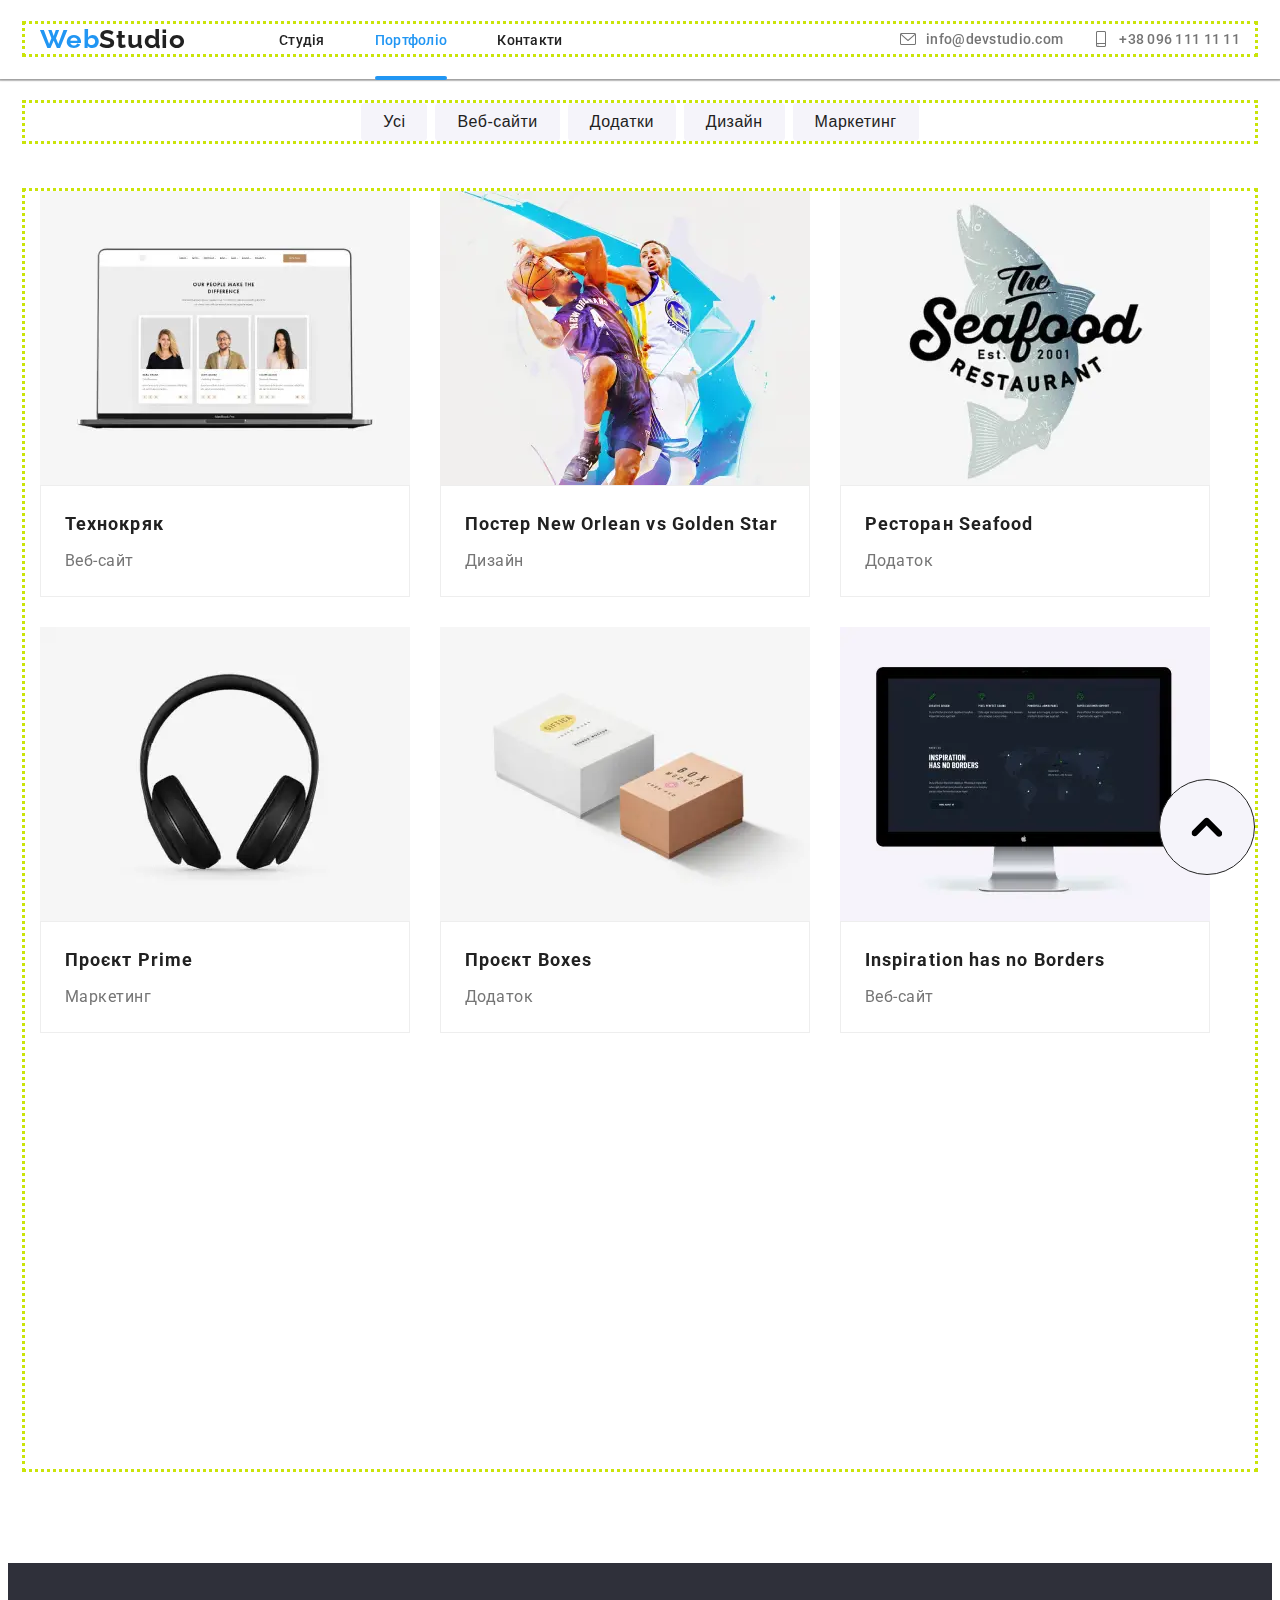
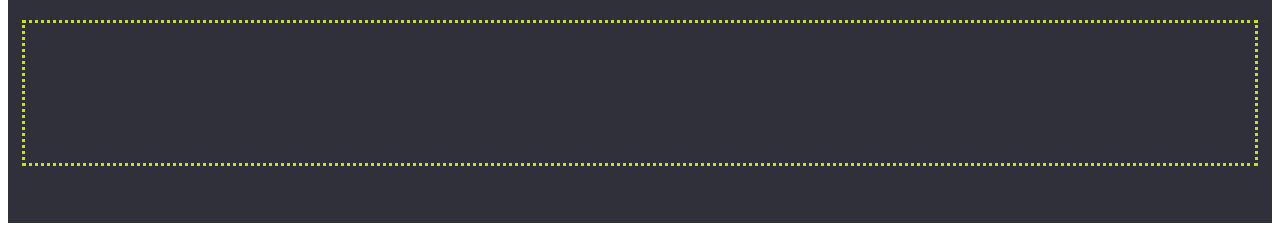
==== commit d04489ab: "imgs" ====
--- a/portfolio.html
+++ b/portfolio.html
@@ -95,13 +95,12 @@
               <a href="" class="projects__link">
                 <article class="projects__article">
                   <div class="projects__hover-position">
-                    <div class="projects__photo">
-                      <img
-                      class="projects__img"
-                      src="./images/photo1.webp"
-                      alt="photo"
-                    />
-                    </div>    
+                    <picture>
+                      <source srcset="./images/desktop/desktop-project1@1x.webp 1x, ./images/desktop/desktop-project1@2x.webp 2x" media="(min-width: 1200px)">
+                      <source srcset="./images/tablet/tablet-project1@1x.webp 1x, ./images/tablet/tablet-project1@2x.webp 2x" media="(min-width: 768px)">
+                      <source srcset="./images/mobile/mobile-project1@1x.webp 1x, ./images/mobile/mobile-project1@2x.webp 2x" media="(min-width: 310px)">
+                      <img class="team__img" src="" alt="human" />
+                    </picture>
                     <div class="projects__hover">
                       <p class="projects__texthover">
                         Ресурс пропонує комплексні пропозиції з різним рівнем
@@ -122,13 +121,12 @@
               <a href="" class="projects__link">
                 <article class="projects__article">
                   <div class="projects__hover-position">
-                    <div class="projects__photo">
-                      <img
-                      class="projects__img"
-                      src="./images/photo2.webp"
-                      alt="photo"
-                    />
-                    </div>
+                    <picture>
+                      <source srcset="./images/desktop/desktop-project2@1x.webp 1x, ./images/desktop/desktop-project2@2x.webp 2x" media="(min-width: 1200px)">
+                      <source srcset="./images/tablet/tablet-project2@1x.webp 1x, ./images/tablet/tablet-project2@2x.webp 2x" media="(min-width: 768px)">
+                      <source srcset="./images/mobile/mobile-project2@1x.webp 1x, ./images/mobile/mobile-project2@2x.webp 2x" media="(min-width: 310px)">
+                      <img class="team__img" src="" alt="human" />
+                    </picture>
                     <div class="projects__hover">
                       <p class="projects__texthover">
                         Ресурс пропонує комплексні пропозиції з різним рівнем
@@ -151,13 +149,12 @@
               <a href="" class="projects__link">
                 <article class="projects__article">
                   <div class="projects__hover-position">
-                    <div class="projects__photo">
-                      <img
-                      class="projects__img"
-                      src="./images/photo3.webp"
-                      alt="photo"
-                    />
-                    </div>
+                    <picture>
+                      <source srcset="./images/desktop/desktop-project3@1x.webp 1x, ./images/desktop/desktop-project3@2x.webp 2x" media="(min-width: 1200px)">
+                      <source srcset="./images/tablet/tablet-project3@1x.webp 1x, ./images/tablet/tablet-project3@2x.webp 2x" media="(min-width: 768px)">
+                      <source srcset="./images/mobile/mobile-project3@1x.webp 1x, ./images/mobile/mobile-project3@2x.webp 2x" media="(min-width: 310px)">
+                      <img class="team__img" src="" alt="human" />
+                    </picture>
                     <div class="projects__hover">
                       <p class="projects__texthover">
                         Ресурс пропонує комплексні пропозиції з різним рівнем
@@ -178,13 +175,12 @@
               <a href="" class="projects__link">
                 <article class="projects__article">
                   <div class="projects__hover-position">
-                    <div class="projects__photo">
-                      <img
-                      class="projects__img"
-                      src="./images/photo4.webp"
-                      alt="photo"
-                    />
-                    </div>
+                    <picture>
+                      <source srcset="./images/desktop/desktop-project4@1x.webp 1x, ./images/desktop/desktop-project4@2x.webp 2x" media="(min-width: 1200px)">
+                      <source srcset="./images/tablet/tablet-project4@1x.webp 1x, ./images/tablet/tablet-project4@2x.webp 2x" media="(min-width: 768px)">
+                      <source srcset="./images/mobile/mobile-project4@1x.webp 1x, ./images/mobile/mobile-project4@2x.webp 2x" media="(min-width: 310px)">
+                      <img class="team__img" src="" alt="human" />
+                    </picture>
                     <div class="projects__hover">
                       <p class="projects__texthover">
                         Ресурс пропонує комплексні пропозиції з різним рівнем
@@ -205,13 +201,12 @@
               <a href="" class="projects__link">
                 <article class="projects__article">
                   <div class="projects__hover-position">
-                    <div class="projects__photo">
-                      <img
-                      class="projects__img"
-                      src="./images/photo5.webp"
-                      alt="photo"
-                    />
-                    </div>
+                    <picture>
+                      <source srcset="./images/desktop/desktop-project5@1x.webp 1x, ./images/desktop/desktop-project5@2x.webp 2x" media="(min-width: 1200px)">
+                      <source srcset="./images/tablet/tablet-project5@1x.webp 1x, ./images/tablet/tablet-project5@2x.webp 2x" media="(min-width: 768px)">
+                      <source srcset="./images/mobile/mobile-project5@1x.webp 1x, ./images/mobile/mobile-project5@2x.webp 2x" media="(min-width: 310px)">
+                      <img class="team__img" src="" alt="human" />
+                    </picture>
                     <div class="projects__hover">
                       <p class="projects__texthover">
                         Ресурс пропонує комплексні пропозиції з різним рівнем
@@ -232,13 +227,12 @@
               <a href="" class="projects__link">
                 <article class="projects__article">
                   <div class="projects__hover-position">
-                    <div class="projects__photo">
-                      <img
-                      class="projects__img"
-                      src="./images/photo6.webp"
-                      alt="photo"
-                    />
-                    </div>
+                    <picture>
+                      <source srcset="./images/desktop/desktop-project6@1x.webp 1x, ./images/desktop/desktop-project6@2x.webp 2x" media="(min-width: 1200px)">
+                      <source srcset="./images/tablet/tablet-project6@1x.webp 1x, ./images/tablet/tablet-project6@2x.webp 2x" media="(min-width: 768px)">
+                      <source srcset="./images/mobile/mobile-project6@1x.webp 1x, ./images/mobile/mobile-project6@2x.webp 2x" media="(min-width: 310px)">
+                      <img class="team__img" src="" alt="human" />
+                    </picture>
                     <div class="projects__hover">
                       <p class="projects__texthover">
                         Ресурс пропонує комплексні пропозиції з різним рівнем
@@ -261,13 +255,12 @@
               <a href="" class="projects__link">
                 <article class="projects__article">
                   <div class="projects__hover-position">
-                    <div class="projects__photo">
-                      <img
-                      class="projects__img"
-                      src="./images/photo7.webp"
-                      alt="photo"
-                    />
-                    </div>
+                    <picture>
+                      <source srcset="./images/desktop/desktop-project7@1x.webp 1x, ./images/desktop/desktop-project7@2x.webp 2x" media="(min-width: 1200px)">
+                      <source srcset="./images/tablet/tablet-project7@1x.webp 1x, ./images/tablet/tablet-project7@2x.webp 2x" media="(min-width: 768px)">
+                      <source srcset="./images/mobile/mobile-project7@1x.webp 1x, ./images/mobile/mobile-project7@2x.webp 2x" media="(min-width: 310px)">
+                      <img class="team__img" src="" alt="human" />
+                    </picture>
                     <div class="projects__hover">
                       <p class="projects__texthover">
                         Ресурс пропонує комплексні пропозиції з різним рівнем
@@ -288,13 +281,12 @@
               <a href="" class="projects__link">
                 <article class="projects__article">
                   <div class="projects__hover-position">
-                    <div class="projects__photo">
-                      <img
-                      class="projects__img"
-                      src="./images/photo8.webp"
-                      alt="photo"
-                    />
-                    </div>
+                    <picture>
+                      <source srcset="./images/desktop/desktop-project8@1x.webp 1x, ./images/desktop/desktop-project8@2x.webp 2x" media="(min-width: 1200px)">
+                      <source srcset="./images/tablet/tablet-project8@1x.webp 1x, ./images/tablet/tablet-project8@2x.webp 2x" media="(min-width: 768px)">
+                      <source srcset="./images/mobile/mobile-project8@1x.webp 1x, ./images/mobile/mobile-project8@2x.webp 2x" media="(min-width: 310px)">
+                      <img class="team__img" src="" alt="human" />
+                    </picture>
                     <div class="projects__hover">
                       <p class="projects__texthover">
                         Ресурс пропонує комплексні пропозиції з різним рівнем
@@ -315,13 +307,12 @@
               <a href="" class="projects__link">
                 <article class="projects__article">
                   <div class="projects__hover-position">
-                    <div class="projects__photo">
-                      <img
-                      class="projects__img"
-                      src="./images/photo9.webp"
-                      alt="photo"
-                    />
-                    </div>
+                    <picture>
+                      <source srcset="./images/desktop/desktop-project9@1x.webp 1x, ./images/desktop/desktop-project9@2x.webp 2x" media="(min-width: 1200px)">
+                      <source srcset="./images/tablet/tablet-project9@1x.webp 1x, ./images/tablet/tablet-project9@2x.webp 2x" media="(min-width: 768px)">
+                      <source srcset="./images/mobile/mobile-project9@1x.webp 1x, ./images/mobile/mobile-project9@2x.webp 2x" media="(min-width: 310px)">
+                      <img class="team__img" src="" alt="human" />
+                    </picture>
                     <div class="projects__hover">
                       <p class="projects__texthover">
                         Ресурс пропонує комплексні пропозиції з різним рівнем
@@ -403,7 +394,7 @@
         </div>
         <div class="footer__subscribe" data-aos="fade-left">
           <h4 class="footer__title">Підпишіться на розсилку</h4>
-          <form action="" class="footer__form">
+          <form class="footer__form">
             <input type="email" class="footer__input" placeholder="E-mail" required>
             <button class="footer__btn">Підписатися <svg class="footer__subscribe__icon" width="24px" height="24px"><use href="./images/icons.svg#icon-send"></use></svg></button>
           </form>
